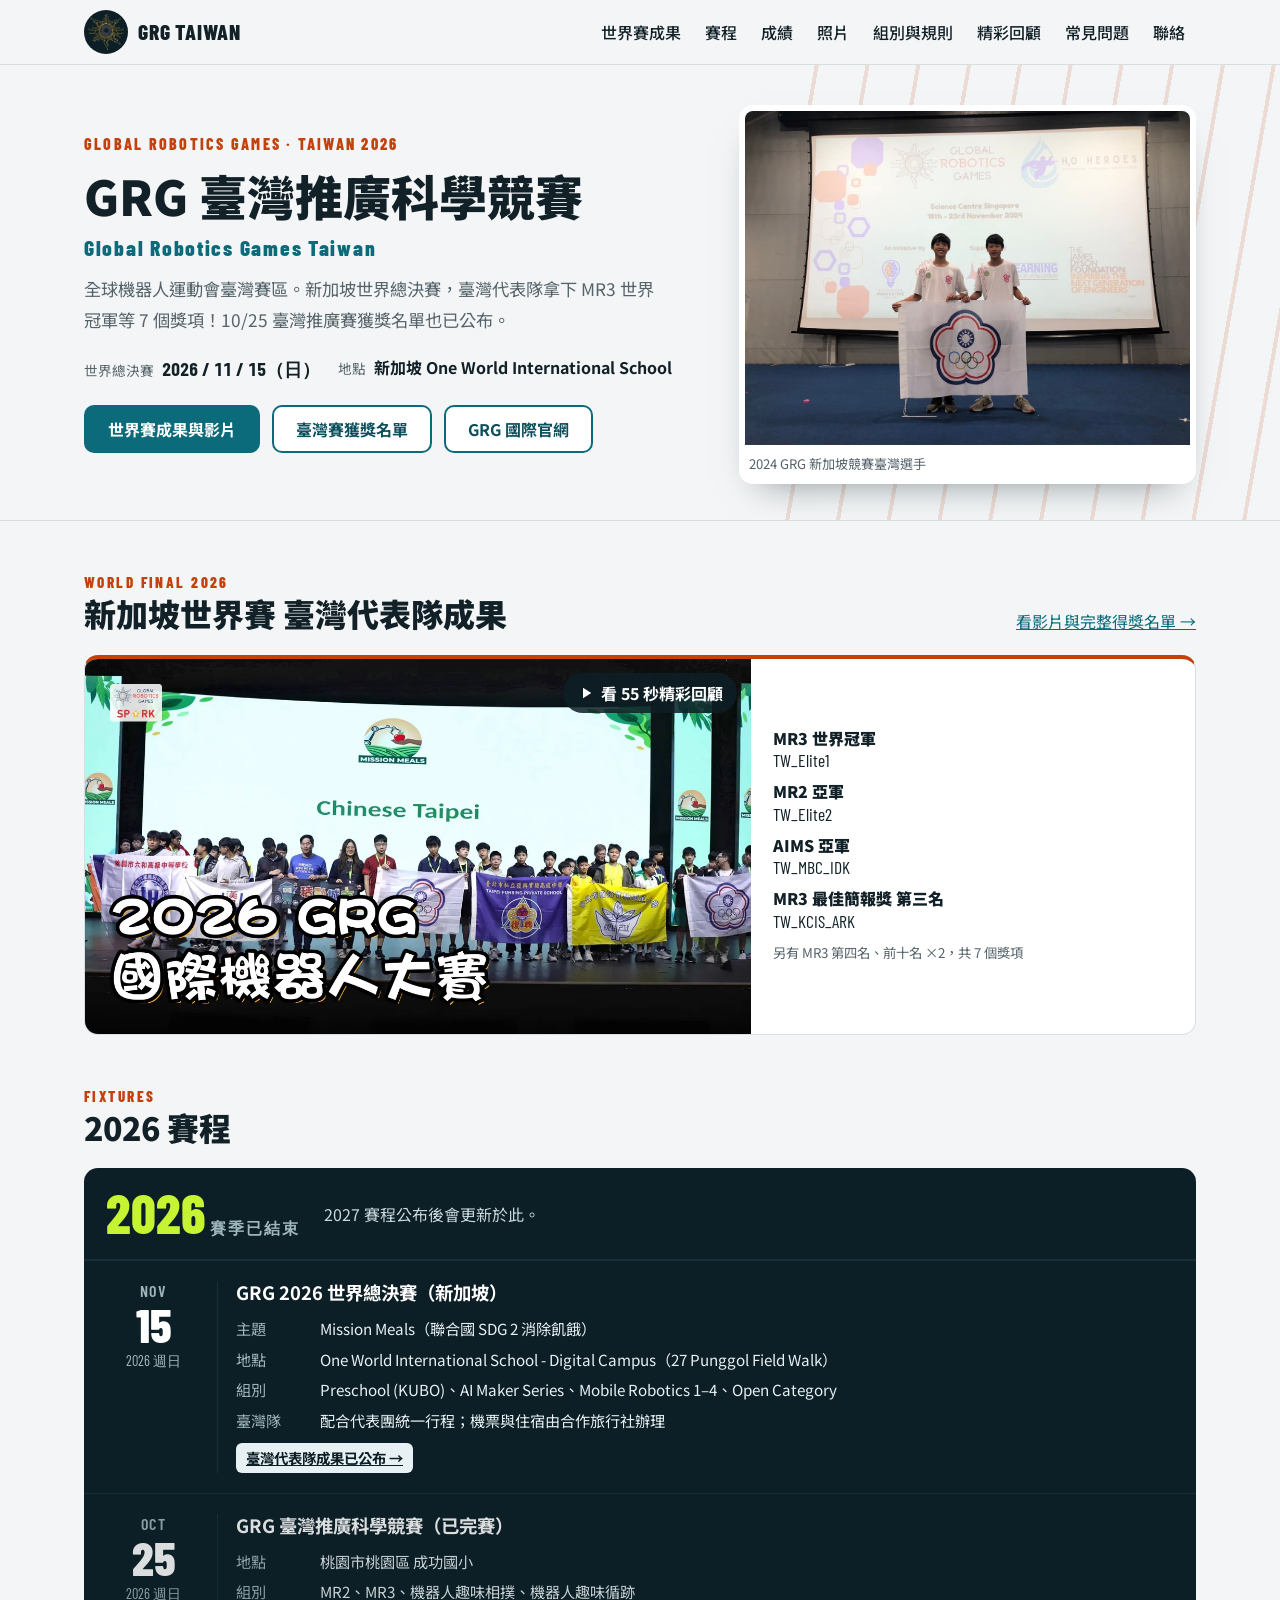
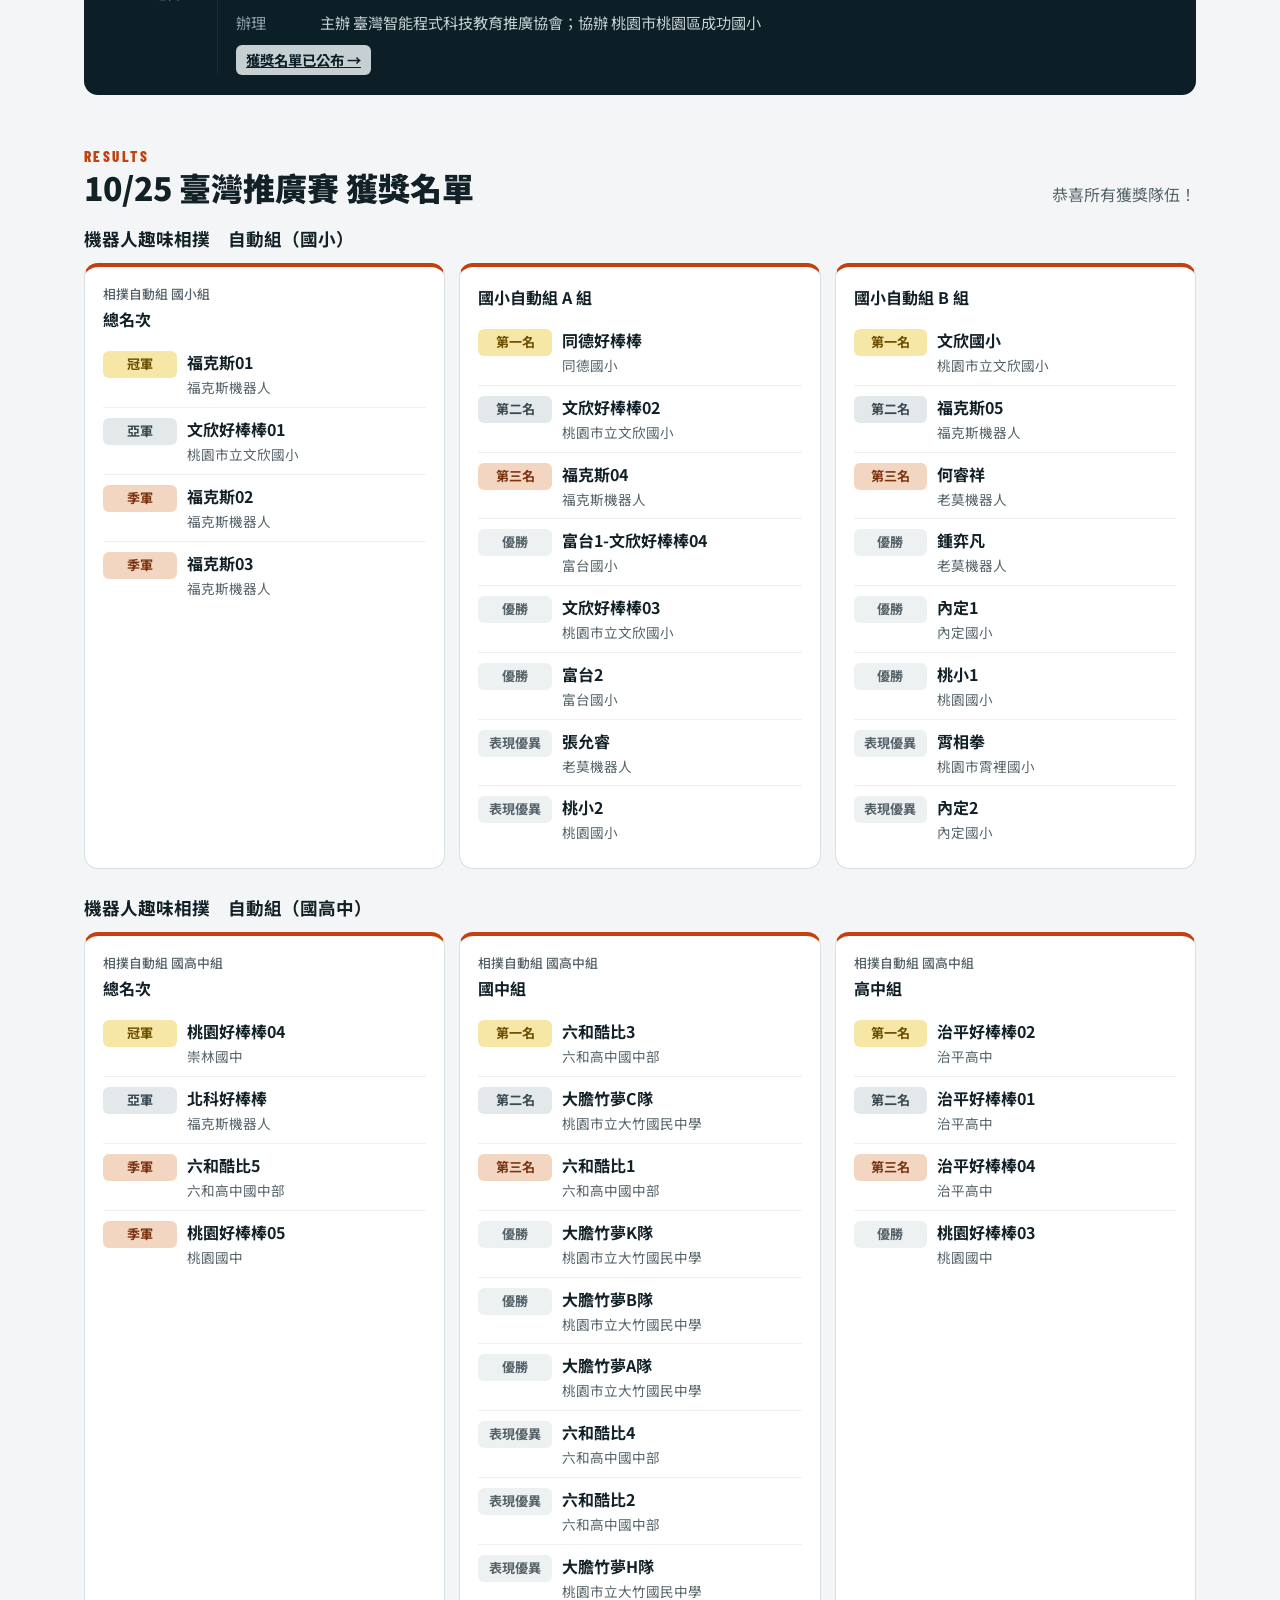
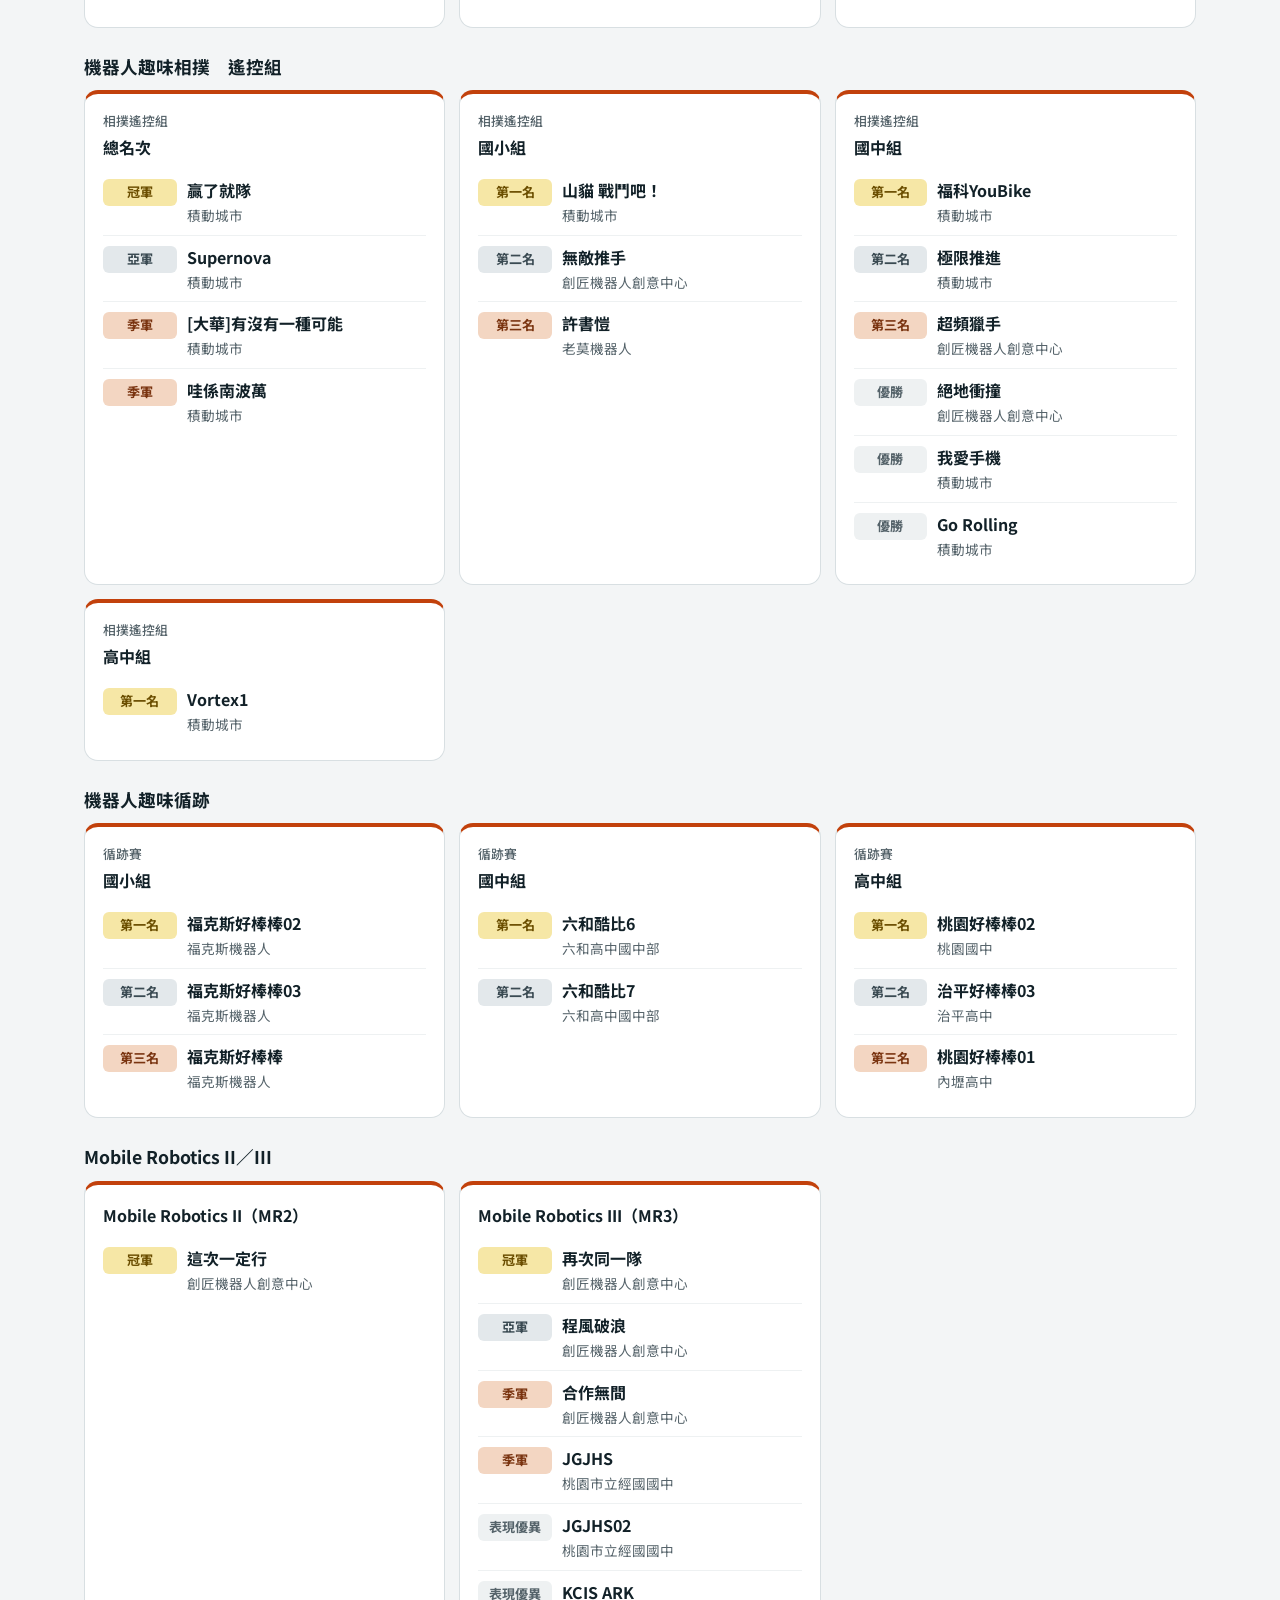
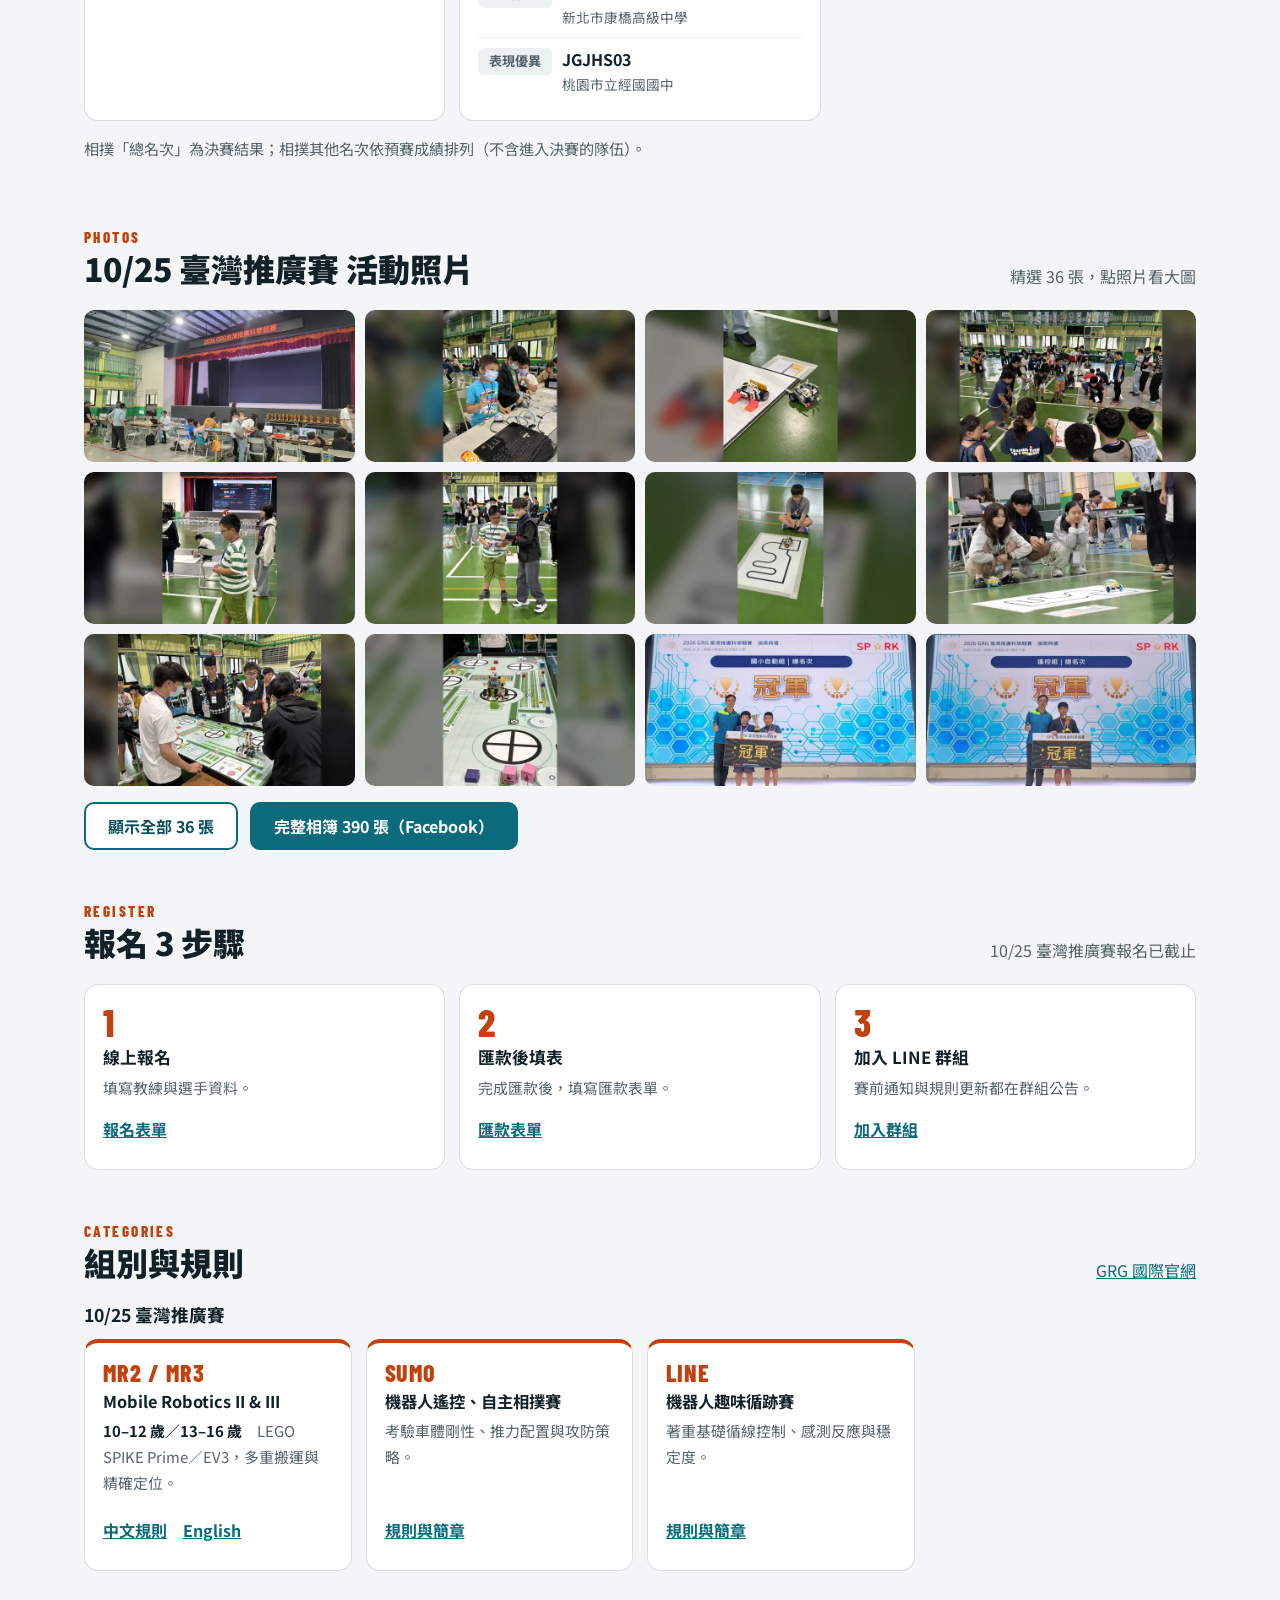
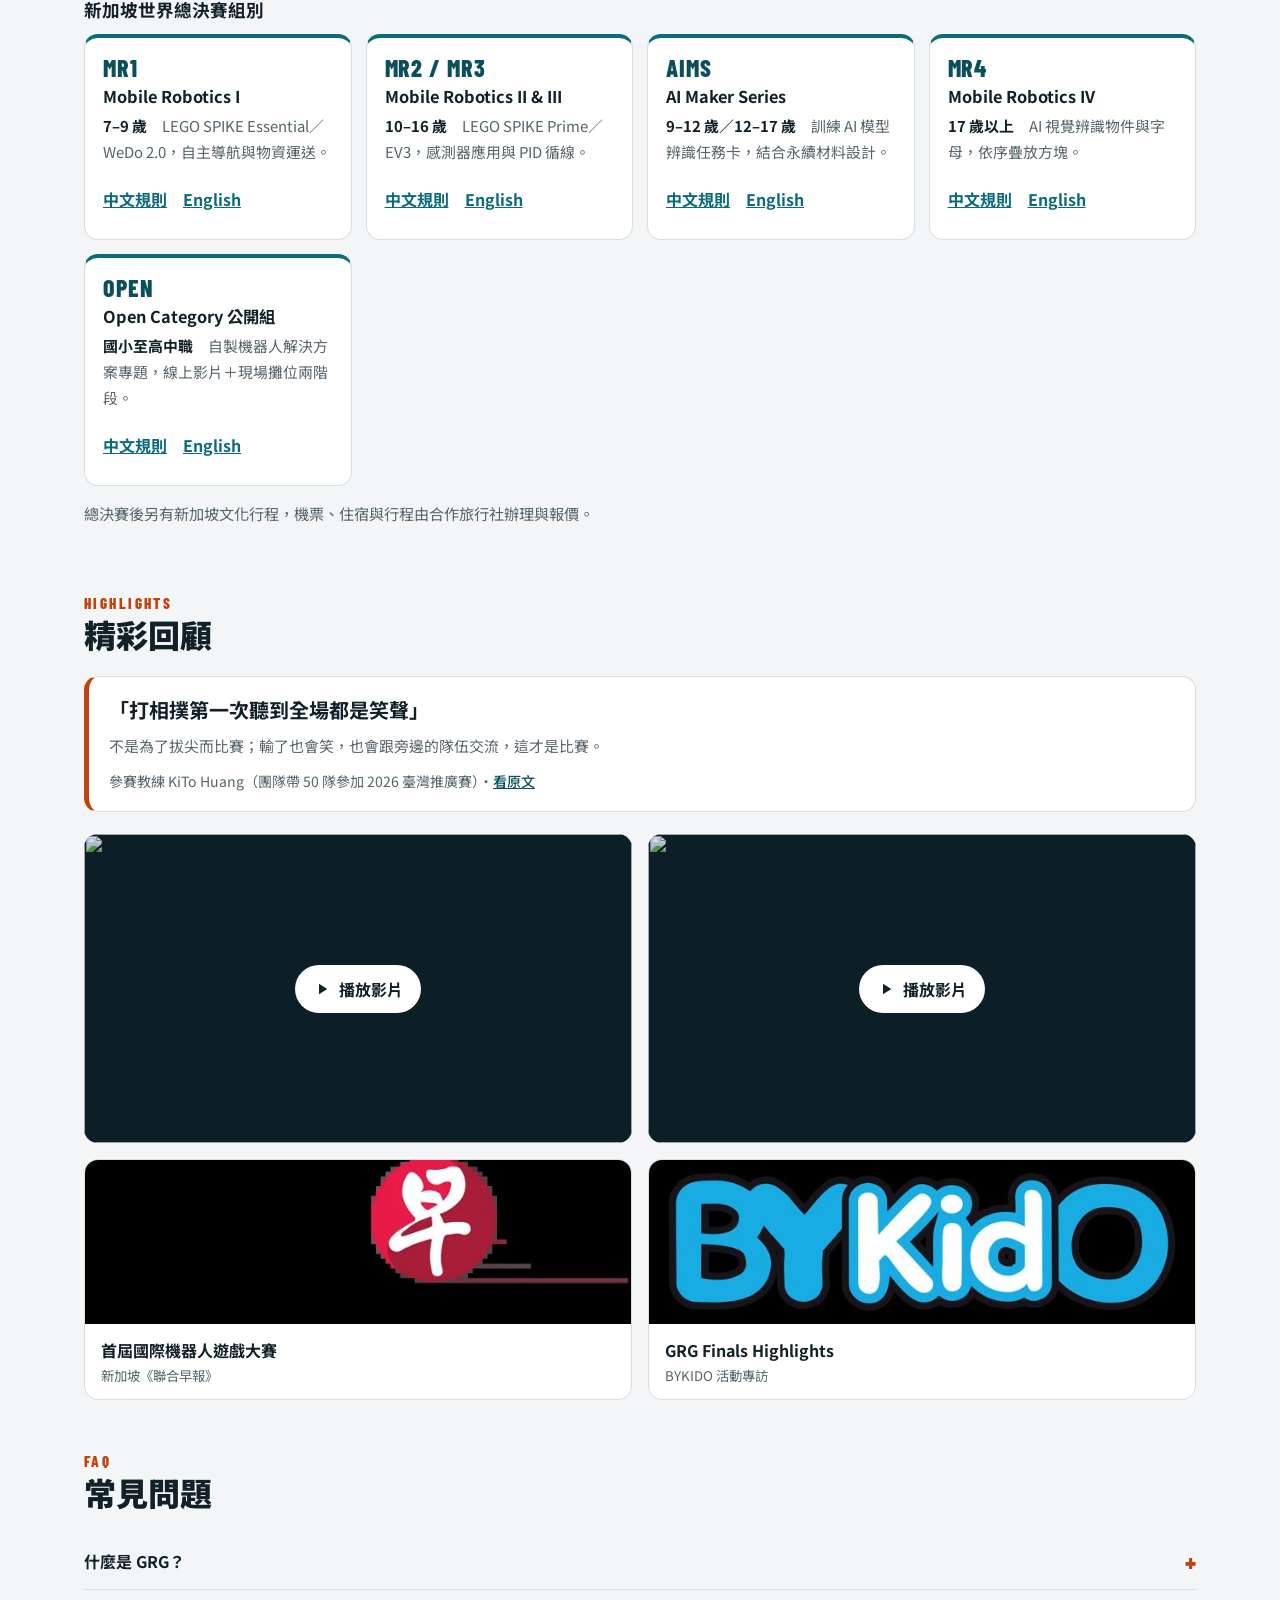
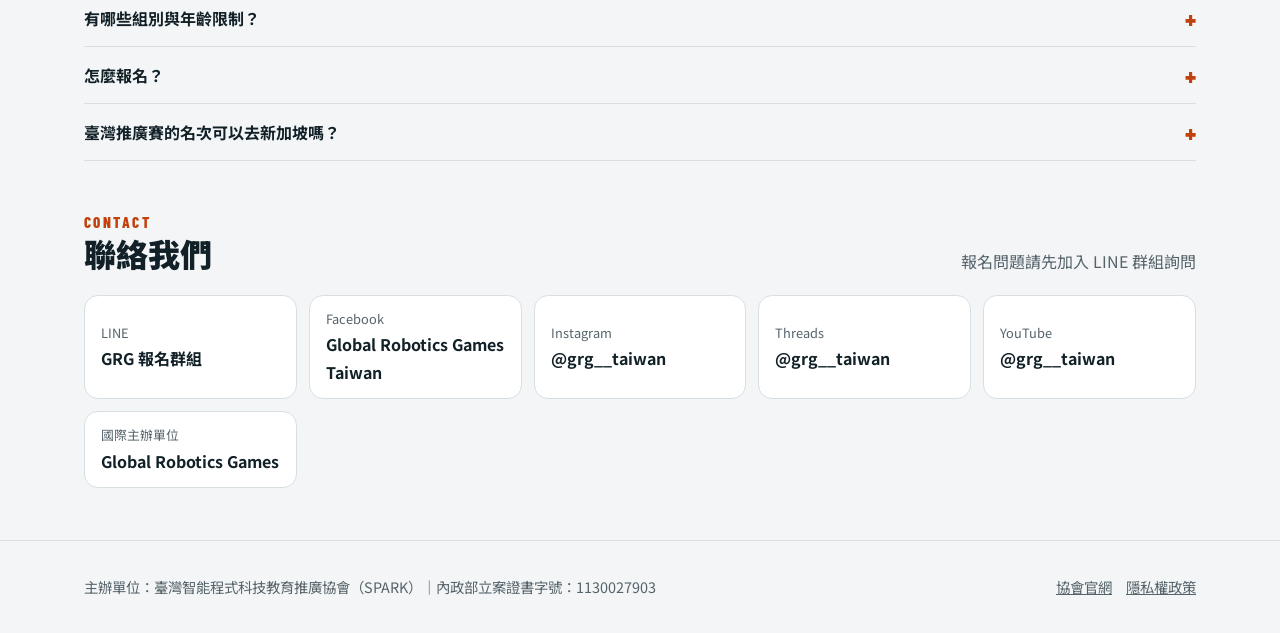
==== index.html @ 38de57de "首頁 OG／Twitter 分享圖換成新加坡世界賽影片封面（1200×630） Co-Authored-By: Claude Opus 5.5 <noreply@anthropic.com>" ====
<!DOCTYPE html>
<html lang="zh-Hant-TW">
<head>
<meta charset="UTF-8">
<meta name="viewport" content="width=device-width, initial-scale=1.0">
<title>GRG 2026 臺灣賽區官方網站 | Global Robotics Games 全球機器人運動會 - SPARK</title>
<meta name="description" content="2026 Global Robotics Games（GRG）臺灣賽區官方網站。新加坡世界總決賽臺灣代表隊獲 MR3 世界冠軍、MR2 亞軍、AIMS 亞軍等 7 個獎項，附精彩回顧影片。10/25 臺灣推廣科學競賽（桃園成功國小）獲獎名單公布：機器人趣味相撲、趣味循跡、MR2、MR3 各組名次。提供 MR1–MR4、AI Maker、Open 組中文規則。">
<meta name="robots" content="index, follow, max-image-preview:large">
<link rel="canonical" href="https://global-robotics-games-taiwan.github.io/">
<link rel="icon" type="image/png" sizes="192x192" href="img/favicon-192.png">
<link rel="apple-touch-icon" href="img/apple-touch-icon.png">
<meta name="theme-color" content="#0b4f5c">
<meta property="og:type" content="website">
<meta property="og:url" content="https://global-robotics-games-taiwan.github.io/">
<meta property="og:title" content="GRG 2026 新加坡世界賽 臺灣代表隊 MR3 世界冠軍">
<meta property="og:description" content="臺灣代表隊在新加坡 GRG 世界總決賽獲 MR3 世界冠軍、MR2 亞軍、AIMS 亞軍等 7 個獎項，看精彩回顧影片。">
<meta property="og:image" content="https://global-robotics-games-taiwan.github.io/media/singapore-2026/og-1200x630.jpg">
<meta property="og:image:width" content="1200">
<meta property="og:image:height" content="630">
<meta property="og:site_name" content="GRG Taiwan 2026">
<meta property="og:locale" content="zh_TW">
<meta name="twitter:card" content="summary_large_image">
<meta name="twitter:title" content="GRG 2026 新加坡世界賽 臺灣代表隊 MR3 世界冠軍">
<meta name="twitter:description" content="臺灣代表隊在新加坡 GRG 世界總決賽獲 MR3 世界冠軍、MR2 亞軍、AIMS 亞軍等 7 個獎項。">
<meta name="twitter:image" content="https://global-robotics-games-taiwan.github.io/media/singapore-2026/og-1200x630.jpg">
<script type="application/ld+json">
{
  "@context": "https://schema.org",
  "@graph": [
    {
      "@type": "WebSite",
      "@id": "https://global-robotics-games-taiwan.github.io/#website",
      "url": "https://global-robotics-games-taiwan.github.io/",
      "name": "GRG 2026 臺灣賽區官方網站 | Global Robotics Games Taiwan",
      "alternateName": ["GRG Taiwan", "全球機器人運動會臺灣賽區"],
      "publisher": {"@id": "https://global-robotics-games-taiwan.github.io/#organization"},
      "inLanguage": "zh-TW"
    },
    {
      "@type": "Organization",
      "@id": "https://global-robotics-games-taiwan.github.io/#organization",
      "name": "Global Robotics Games Taiwan",
      "url": "https://global-robotics-games-taiwan.github.io/",
      "logo": "https://global-robotics-games-taiwan.github.io/img/favicon-192.png",
      "parentOrganization": {"@id": "https://spark-taiwan-association.github.io/#organization"},
      "sameAs": ["https://www.facebook.com/profile.php?id=61595224448955", "https://www.instagram.com/grg__taiwan/", "https://www.threads.com/@grg__taiwan", "https://www.youtube.com/@grg__taiwan", "https://www.globalroboticsgames.com/"]
    },
    {
      "@type": "SportsEvent",
      "@id": "https://global-robotics-games-taiwan.github.io/#event",
      "name": "2026 GRG 臺灣推廣科學競賽",
      "description": "Global Robotics Games 2026 臺灣推廣科學競賽，組別為 MR2、MR3、機器人趣味相撲、機器人趣味循跡；已於 2026-10-25 完賽，獲獎名單公布於官網。",
      "startDate": "2026-10-25T08:30:00+08:00",
      "endDate": "2026-10-25T17:00:00+08:00",
      "eventAttendanceMode": "https://schema.org/OfflineEventAttendanceMode",
      "eventStatus": "https://schema.org/EventScheduled",
      "image": ["https://global-robotics-games-taiwan.github.io/images/taoyuan-2026/tw2026-01.webp", "https://global-robotics-games-taiwan.github.io/images/taoyuan-2026/tw2026-06.webp", "https://global-robotics-games-taiwan.github.io/images/taoyuan-2026/tw2026-27.webp"],
      "location": {"@type": "Place", "name": "桃園市桃園區成功國民小學", "address": {"@type": "PostalAddress", "addressLocality": "桃園市桃園區", "addressRegion": "桃園市", "addressCountry": "TW"}},
      "organizer": {"@type": "EducationalOrganization", "@id": "https://spark-taiwan-association.github.io/#organization", "name": "臺灣智能程式科技教育推廣協會", "url": "https://spark-taiwan-association.github.io/"},
      "performer": {"@type": "PerformingGroup", "name": "GRG 臺灣推廣賽參賽隊伍"},
      "offers": {"@type": "Offer", "url": "https://global-robotics-games-taiwan.github.io/#results", "availability": "https://schema.org/SoldOut", "validFrom": "2026-09-04T00:00:00+08:00"}
    },
    {
      "@type": "SportsEvent",
      "@id": "https://global-robotics-games-taiwan.github.io/#world-final",
      "name": "Global Robotics Games 2026 世界總決賽（新加坡）",
      "description": "年度主題 Mission Meals（聯合國 SDG 2 消除飢餓），組別含 Preschool (KUBO)、AI Maker Series、Mobile Robotics 1–4、Open Category。",
      "startDate": "2026-11-15",
      "endDate": "2026-11-15",
      "eventAttendanceMode": "https://schema.org/OfflineEventAttendanceMode",
      "eventStatus": "https://schema.org/EventScheduled",
      "location": {"@type": "Place", "name": "One World International School - Digital Campus", "address": {"@type": "PostalAddress", "streetAddress": "27 Punggol Field Walk", "postalCode": "828649", "addressCountry": "SG"}},
      "organizer": {"@type": "Organization", "name": "Global Robotics Games", "url": "https://www.globalroboticsgames.com/"},
      "performer": {"@type": "PerformingGroup", "name": "Global Robotics Games 各國晉級隊伍（含臺灣代表隊）"},
      "offers": {"@type": "Offer", "url": "https://www.globalroboticsgames.com/", "availability": "https://schema.org/SoldOut", "validFrom": "2026-09-04T00:00:00+08:00"}
    },
    {
      "@type": "FAQPage",
      "@id": "https://global-robotics-games-taiwan.github.io/#faq",
      "mainEntity": [
        {"@type": "Question", "name": "什麼是 GRG（Global Robotics Games 全球機器人運動會）？", "acceptedAnswer": {"@type": "Answer", "text": "GRG 是青少年機器人與人工智慧挑戰賽，強調實作、演算法與跨領域應用。2026 臺灣賽區由臺灣智能程式科技教育推廣協會（SPARK）主辦，表現優異的隊伍可取得新加坡世界總決賽的優先邀請資格。"}},
        {"@type": "Question", "name": "有哪些組別與年齡限制？", "acceptedAnswer": {"@type": "Answer", "text": "MR1：7–9 歲，LEGO SPIKE Essential／WeDo 2.0；MR2／MR3：10–16 歲，LEGO SPIKE Prime／EV3；AI Maker Series：小學 9–12 歲、中學 12–17 歲；MR4：17 歲以上；Open 公開組：國小至高中職。10/25 臺灣推廣賽另有機器人趣味相撲與趣味循跡。"}},
        {"@type": "Question", "name": "怎麼報名？", "acceptedAnswer": {"@type": "Answer", "text": "填寫線上報名表，匯款後填寫匯款表單，再加入 LINE 群組接收賽前通知。"}},
        {"@type": "Question", "name": "臺灣推廣賽的名次可以去新加坡嗎？", "acceptedAnswer": {"@type": "Answer", "text": "MR2、MR3 各組前三名獲新加坡世界總決賽優先邀請資格。前往新加坡的隊伍須配合代表團統一行程，機票與住宿由合作旅行社辦理。"}}
      ]
    }
  ]
}
</script>
<link rel="preconnect" href="https://fonts.googleapis.com">
<link rel="preconnect" href="https://fonts.gstatic.com" crossorigin>
<link href="https://fonts.googleapis.com/css2?family=Noto+Sans+TC:wght@400;500;700;900&family=Barlow+Condensed:wght@600;800&display=swap" rel="stylesheet">
<style>
/* 版面：「運動會賽程表」。淺灰底、跑道分道線點綴；唯一的深色區塊是計分板（倒數與賽程）。數字一律用窄體運動字型。單欄 72rem，左對齊。 */
:root{
  --bg:#f3f5f6; --card:#fff; --ink:#122128; --muted:#55636a; --line:#d8dfe2;
  --teal:#0b6b7a; --teal-d:#0b4f5c; --board:#0d1f26; --board-2:#16313b; --lime:#c6f432; --track:#c2410c;
  --sans:"Noto Sans TC","PingFang TC","Microsoft JhengHei",sans-serif; --num:"Barlow Condensed","Arial Narrow",sans-serif;
  --r:14px; --w:72rem;
}
*{box-sizing:border-box}
html{scroll-behavior:smooth;scroll-padding-top:72px}
@media (prefers-reduced-motion:reduce){html{scroll-behavior:auto}*{transition:none!important}}
/* 參賽教練怎麼說：引言卡，跑道橘左線 */
.voice{margin:0 0 22px;background:var(--card);border:1px solid var(--line);border-left:5px solid var(--track);border-radius:var(--r);padding:18px 20px}
.voice blockquote{margin:0;font-size:1.25rem;font-weight:700;line-height:1.5}
.voice .tags{margin:8px 0 0;color:var(--muted);font-size:.93rem}
.voice figcaption{margin-top:10px;font-size:.88rem;color:var(--muted)}
.voice figcaption a{color:var(--teal-d);font-weight:500}
body{margin:0;background:var(--bg);color:var(--ink);font:400 1rem/1.75 var(--sans);-webkit-font-smoothing:antialiased}
img{max-width:100%;height:auto;display:block}
a{color:var(--teal)}
a:focus-visible,button:focus-visible,summary:focus-visible{outline:3px solid var(--track);outline-offset:3px;border-radius:6px}
h1,h2,h3{line-height:1.3;margin:0;text-wrap:balance}
.wrap{max-width:var(--w);margin:0 auto;padding-inline:20px}
.num{font-family:var(--num);font-variant-numeric:tabular-nums}
.skip{position:absolute;left:-999px;top:8px;background:#fff;padding:8px 12px;z-index:100}.skip:focus{left:8px}

.top{position:sticky;top:0;z-index:50;background:rgba(243,245,246,.95);backdrop-filter:blur(8px);border-bottom:1px solid var(--line)}
.top .wrap{display:flex;align-items:center;gap:12px;min-height:64px}
.brand{display:flex;align-items:center;gap:10px;text-decoration:none;color:var(--ink);min-height:44px}
.brand .b{width:44px;height:44px;border-radius:50%;background:var(--board);display:grid;place-items:center;overflow:hidden}
.brand .b img{width:36px;height:36px;object-fit:contain}
.brand b{font:800 1.35rem/1 var(--num);letter-spacing:.04em}
.nav{margin-left:auto;display:flex;gap:2px}
.nav a{display:inline-flex;align-items:center;min-height:44px;padding:0 11px;border-radius:8px;text-decoration:none;color:var(--ink);font-weight:500}
.nav a:hover{background:#e4eaec}
.menu{display:none;margin-left:auto}
.menu summary{list-style:none;display:inline-flex;align-items:center;min-height:44px;padding:0 14px;border:1px solid var(--line);border-radius:10px;cursor:pointer;font-weight:500;background:#fff}
.menu summary::-webkit-details-marker{display:none}
.menu[open] .panel{position:absolute;left:0;right:0;top:64px;background:#fff;border-bottom:1px solid var(--line);padding:8px 20px 16px;display:grid}
.menu .panel a{min-height:48px;display:flex;align-items:center;text-decoration:none;color:var(--ink);font-weight:500;border-bottom:1px solid #eef1f2}
@media (max-width:900px){.nav{display:none}.menu{display:block}}

/* 第一屏：跑道分道線 */
.hero{position:relative;padding-block:40px 36px;overflow:hidden;border-bottom:1px solid var(--line)}
.hero::before{content:"";position:absolute;right:-6%;top:0;bottom:0;width:46%;background:repeating-linear-gradient(100deg,transparent 0 46px,rgba(194,65,12,.14) 46px 50px);pointer-events:none}
.hero .grid{position:relative;display:grid;grid-template-columns:1.15fr .85fr;gap:36px;align-items:center}
.hero .tag{font:800 1rem/1 var(--num);letter-spacing:.14em;color:var(--track)}
.hero h1{font-size:clamp(1.9rem,4.4vw,3rem);font-weight:900;margin-top:12px}
.hero h1 .en{display:block;font:800 clamp(1.05rem,2vw,1.35rem)/1.2 var(--num);letter-spacing:.08em;color:var(--teal);margin-top:8px}
.hero .lead{font-size:1.08rem;color:var(--muted);margin:14px 0 18px;max-width:33em}
.when{display:flex;flex-wrap:wrap;gap:6px 18px;margin:0 0 20px;padding:0;list-style:none}
.when li{display:flex;gap:8px;align-items:baseline}
.when .k{font-size:.85rem;color:var(--muted)}
.when .v{font-weight:700}
.btns{display:flex;flex-wrap:wrap;gap:12px}
.btn{display:inline-flex;align-items:center;justify-content:center;gap:8px;min-height:48px;padding:0 22px;border-radius:10px;font-weight:700;text-decoration:none;border:2px solid var(--teal)}
.btn.primary{background:var(--teal);color:#fff}
.btn.primary:hover{background:var(--teal-d);border-color:var(--teal-d)}
.btn.ghost{background:#fff;color:var(--teal-d)}
.photo{margin:0;border-radius:var(--r);overflow:hidden;border:6px solid #fff;box-shadow:0 18px 36px -22px rgba(13,31,38,.55);background:#fff}
.photo figcaption{font-size:.82rem;color:var(--muted);padding:8px 4px 2px}
@media (max-width:900px){.hero .grid{grid-template-columns:1fr;gap:26px}.hero{padding-block:24px 30px}.hero::before{width:70%;opacity:.6}}

section{padding-block:52px}
.head{display:flex;align-items:end;justify-content:space-between;gap:12px;flex-wrap:wrap;margin-bottom:20px}
.head h2{font-size:clamp(1.5rem,3vw,2rem);font-weight:900}
.head h2 .en{display:block;font:800 .95rem var(--num);letter-spacing:.16em;color:var(--track);margin-bottom:2px}
.head p{margin:0;color:var(--muted)}

/* 計分板 */
.board{background:var(--board);color:#e7f0f2;border-radius:var(--r);overflow:hidden}
.count{display:flex;flex-wrap:wrap;align-items:center;gap:10px 24px;padding:18px 22px;border-bottom:1px solid var(--board-2)}
.count .big{font:800 3.4rem/1 var(--num);color:var(--lime)}
.count .unit{font:600 1rem var(--num);letter-spacing:.12em;color:#9fb6bd}
.count p{margin:0;color:#c9d8dc}
.fx{display:grid;grid-template-columns:7rem 1fr;gap:18px;padding:20px 22px;border-top:1px solid var(--board-2)}
.fx:first-of-type{border-top:0}
.fx .d{font-family:var(--num);text-align:center;border-right:1px solid var(--board-2);padding-right:16px}
.fx .d .m{display:block;font:600 1rem var(--num);color:#9fb6bd;letter-spacing:.1em}
.fx .d .day{display:block;font:800 3rem/1 var(--num);color:#fff}
.fx .d .y{display:block;font-size:.9rem;color:#9fb6bd}
.fx h3{font-size:1.15rem;color:#fff}
.fx dl{display:grid;grid-template-columns:4.5rem 1fr;gap:4px 12px;margin:10px 0 0;font-size:.95rem}
.fx dt{color:#9fb6bd}
.fx dd{margin:0;color:#e7f0f2}
.fx .adv{display:inline-block;margin-top:10px;background:var(--lime);color:var(--board);font-weight:700;font-size:.9rem;padding:2px 10px;border-radius:6px}
@media (max-width:600px){.fx{grid-template-columns:1fr;gap:10px}.fx .d{display:flex;gap:10px;align-items:baseline;border-right:0;padding:0;text-align:left}.fx .d .day{font-size:2.2rem}.fx dl{grid-template-columns:4rem 1fr}.count .big{font-size:2.8rem}}

.fx.done{opacity:.85}
.fx .adv.done{background:#e7f0f2}
.fx .adv a{color:inherit}

/* 臺灣推廣賽成績：每個組別一張卡，獎項色塊＋隊名＋學校／單位 */
/* 世界賽成果入口卡：封面＋重點獎項 */
.wf{display:grid;grid-template-columns:1.2fr .8fr;gap:0;background:var(--card);border:1px solid var(--line);border-top:4px solid var(--track);border-radius:var(--r);overflow:hidden;text-decoration:none;color:var(--ink)}
.wf .pic{position:relative;display:block;background:var(--board)}
.wf .pic img{width:100%;aspect-ratio:16/9;object-fit:cover}
.wf .play{position:absolute;right:14px;top:14px;display:inline-flex;align-items:center;gap:6px;min-height:40px;padding:0 14px;border-radius:999px;background:rgba(13,31,38,.85);color:#fff;font-weight:700}
.wf .txt{display:flex;flex-direction:column;justify-content:center;gap:8px;padding:18px 22px}
.wf .txt span{display:flex;flex-direction:column;line-height:1.35;font-family:var(--num);font-size:1.1rem}
.wf .txt b{font-family:var(--sans);font-size:1rem;font-weight:900}
.wf .txt small{color:var(--muted)}
.wf:hover .play{background:var(--track)}
@media (max-width:760px){.wf{grid-template-columns:1fr}}
.rh{font-size:1.1rem;margin:28px 0 12px}
.rh:first-of-type{margin-top:0}
.results{display:grid;grid-template-columns:repeat(auto-fill,minmax(300px,1fr));gap:14px}
.res{background:var(--card);border:1px solid var(--line);border-top:4px solid var(--track);border-radius:var(--r);padding:16px 18px;min-width:0}
.res h4{margin:0 0 8px;font-size:1rem}
.res h4 .sub{display:block;font-size:.8rem;font-weight:500;color:var(--muted)}
.res ol{list-style:none;margin:0;padding:0}
.res li{display:grid;grid-template-columns:4.6rem 1fr;gap:10px;align-items:baseline;padding:7px 0;border-top:1px solid #eef1f2}
.res li:first-child{border-top:0}
.aw{font-size:.82rem;font-weight:700;text-align:center;padding:2px 0;border-radius:6px;background:#eef1f2;color:var(--muted)}
.aw.g{background:#f6e7a6;color:#6b4e00}.aw.s{background:#e3e8eb;color:#3a4a52}.aw.b{background:#f3d6c2;color:#7a3410}
.tm{font-weight:700;overflow-wrap:anywhere}
.tm small{display:block;font-weight:400;font-size:.85rem;color:var(--muted)}
.tm i{font-style:normal;font-weight:500;color:var(--muted)}

/* 報名步驟 */
.steps{list-style:none;margin:0;padding:0;display:grid;grid-template-columns:repeat(3,1fr);gap:14px;counter-reset:s}
.steps li{counter-increment:s;background:var(--card);border:1px solid var(--line);border-radius:var(--r);padding:18px;display:flex;flex-direction:column;gap:6px;min-width:0}
.steps li::before{content:counter(s);font:800 2.4rem/1 var(--num);color:var(--track)}
.steps h3{font-size:1.05rem}
.steps p{margin:0;color:var(--muted);font-size:.93rem;flex:1}
.steps a{display:inline-flex;align-items:center;min-height:44px;font-weight:700}
@media (max-width:760px){.steps{grid-template-columns:1fr}.steps li{display:grid;grid-template-columns:44px 1fr;gap:2px 12px;padding:14px 16px}.steps li::before{grid-row:1/4}}

/* 組別 */
.groups{display:grid;grid-template-columns:repeat(auto-fill,minmax(250px,1fr));gap:14px}
.grp{background:var(--card);border:1px solid var(--line);border-top:4px solid var(--teal);border-radius:var(--r);padding:18px;display:flex;flex-direction:column;gap:6px;min-width:0}
.grp.local{border-top-color:var(--track)}
.grp .code{font:800 1.5rem/1 var(--num);letter-spacing:.04em;color:var(--teal-d)}
.grp.local .code{color:var(--track)}
.grp h3{font-size:1.02rem}
.grp p{margin:0;color:var(--muted);font-size:.93rem}
.grp .age{font-weight:700;color:var(--ink)}
.grp .links{display:flex;flex-wrap:wrap;gap:4px 16px;margin-top:auto;padding-top:6px}
.grp .links a{display:inline-flex;align-items:center;min-height:44px;font-weight:700}
.note{margin-top:14px;color:var(--muted);font-size:.95rem}

/* 回顧 */
.media{display:grid;grid-template-columns:repeat(auto-fit,minmax(280px,1fr));gap:16px}
.video{position:relative;aspect-ratio:16/9;border-radius:var(--r);overflow:hidden;background:var(--board)}
.video a,.video iframe{position:absolute;inset:0;width:100%;height:100%;border:0}
.video a{display:grid;place-items:center;text-decoration:none}
.video img{position:absolute;inset:0;width:100%;height:100%;object-fit:cover;opacity:.85}
.video .play{position:relative;display:inline-flex;align-items:center;gap:8px;background:#fff;color:var(--ink);font-weight:700;padding:10px 18px;border-radius:999px;min-height:48px}
.press{display:grid;grid-template-columns:repeat(auto-fit,minmax(280px,1fr));gap:16px;margin-top:16px}
.press a{display:flex;flex-direction:column;background:#fff;border:1px solid var(--line);border-radius:var(--r);overflow:hidden;text-decoration:none;color:var(--ink)}
.press img{width:100%;aspect-ratio:10/3;object-fit:cover}
.press span{padding:12px 16px;font-weight:700}
.press small{display:block;font-weight:400;color:var(--muted)}

/* 活動照片：縮圖 640 寬、點開看 1600 寬大圖；收合時只顯示 .pick 的 12 張 */
.gallery{display:grid;grid-template-columns:repeat(auto-fill,minmax(220px,1fr));gap:10px}
.gallery a{display:block;aspect-ratio:16/9;border-radius:10px;overflow:hidden;background:var(--line)}
.gallery img{width:100%;height:100%;object-fit:cover;transition:transform .2s}
.gallery a:hover img{transform:scale(1.04)}
.gallery.folded a:not(.pick){display:none}
@media (max-width:600px){.gallery{grid-template-columns:repeat(2,1fr);gap:8px}}
.gal-more{display:flex;flex-wrap:wrap;gap:12px;margin-top:16px}
.gal-more button{font:inherit;font-weight:700;cursor:pointer}
.lb{border:0;padding:0;background:transparent;width:min(96vw,1600px);max-width:none;max-height:none}
.lb::backdrop{background:rgba(13,31,38,.94)}
.lb img{width:100%;max-height:80vh;object-fit:contain;margin:0 auto}
.lb p{margin:8px 0 0;color:#e7f0f2;text-align:center}
.lb .ctl{display:flex;justify-content:center;gap:10px;margin-top:10px}
.lb button{min-height:48px;min-width:48px;padding:0 18px;border:0;border-radius:10px;background:#fff;color:var(--ink);font:inherit;font-weight:700;cursor:pointer}

.faq details{border-bottom:1px solid var(--line)}
.faq summary{cursor:pointer;list-style:none;display:flex;justify-content:space-between;gap:16px;align-items:center;min-height:56px;font-weight:700}
.faq summary::-webkit-details-marker{display:none}
.faq summary::after{content:"+";font:800 1.6rem var(--num);color:var(--track);flex:none}
.faq details[open] summary::after{content:"–"}
.faq p{margin:0 0 16px;color:var(--muted)}

.contact{display:grid;grid-template-columns:repeat(auto-fit,minmax(200px,1fr));gap:12px}
.contact a{display:flex;flex-direction:column;justify-content:center;min-height:68px;padding:12px 16px;background:#fff;border:1px solid var(--line);border-radius:var(--r);text-decoration:none;color:var(--ink);min-width:0}
.contact small{color:var(--muted);font-size:.8rem}
.contact b{overflow-wrap:anywhere}

footer{border-top:1px solid var(--line);padding-block:24px 96px;font-size:.9rem;color:var(--muted)}
footer .wrap{display:flex;flex-wrap:wrap;gap:6px 24px;justify-content:space-between;align-items:center}
footer a{color:var(--muted);display:inline-flex;align-items:center;min-height:44px}
.dock{position:fixed;left:0;right:0;bottom:0;z-index:60;display:none;gap:10px;padding:10px 16px calc(10px + env(safe-area-inset-bottom,0px));background:rgba(255,255,255,.97);border-top:1px solid var(--line)}
.dock a{flex:1;min-height:48px}
@media (max-width:900px){.dock{display:flex}}
@media (min-width:901px){footer{padding-bottom:24px}}
</style>
<script async src="https://www.googletagmanager.com/gtag/js?id=G-00G74KLXL7"></script>
<script>window.dataLayer=window.dataLayer||[];function gtag(){dataLayer.push(arguments);}gtag('js',new Date());gtag('config','G-00G74KLXL7');</script>
</head>
<body>
<a class="skip" href="#main">跳到主要內容</a>
<header class="top">
  <div class="wrap">
    <a class="brand" href="#top"><span class="b"><img src="img/grg-mark.png" width="160" height="160" alt=""></span><b>GRG TAIWAN</b></a>
    <nav class="nav" aria-label="主選單">
      <a href="#worlds">世界賽成果</a><a href="#schedule">賽程</a><a href="#results">成績</a><a href="#photos">照片</a><a href="#groups">組別與規則</a><a href="#moments">精彩回顧</a><a href="#faq">常見問題</a><a href="#contact">聯絡</a>
    </nav>
    <details class="menu">
      <summary>選單</summary>
      <div class="panel"><a href="#worlds">世界賽成果</a><a href="#schedule">賽程</a><a href="#results">成績</a><a href="#photos">照片</a><a href="#groups">組別與規則</a><a href="#moments">精彩回顧</a><a href="#faq">常見問題</a><a href="#contact">聯絡</a><a href="https://www.globalroboticsgames.com/">GRG 國際官網</a></div>
    </details>
  </div>
</header>

<main id="main">
  <section class="hero" id="top">
    <div class="wrap grid">
      <div>
        <div class="tag">GLOBAL ROBOTICS GAMES · TAIWAN 2026</div>
        <h1>GRG 臺灣推廣科學競賽<span class="en">Global Robotics Games Taiwan</span></h1>
        <p class="lead">全球機器人運動會臺灣賽區。新加坡世界總決賽，臺灣代表隊拿下 MR3 世界冠軍等 7 個獎項！10/25 臺灣推廣賽獲獎名單也已公布。</p>
        <ul class="when">
          <li><span class="k">世界總決賽</span><span class="v num" style="font-size:1.15rem">2026 / 11 / 15（日）</span></li>
          <li><span class="k">地點</span><span class="v">新加坡 One World International School</span></li>
        </ul>
        <div class="btns">
          <a class="btn primary" href="singapore-2026.html">世界賽成果與影片</a>
          <a class="btn ghost" href="#results">臺灣賽獲獎名單</a>
          <a class="btn ghost" href="https://www.globalroboticsgames.com/">GRG 國際官網</a>
        </div>
      </div>
      <figure class="photo">
        <img src="img/grg-singapore-2024.jpg" width="1200" height="901" alt="臺灣選手在新加坡 GRG 競賽會場舉牌合影" fetchpriority="high">
        <figcaption>2024 GRG 新加坡競賽臺灣選手</figcaption>
      </figure>
    </div>
  </section>

  <section id="worlds">
    <div class="wrap">
      <div class="head"><h2><span class="en">WORLD FINAL 2026</span>新加坡世界賽 臺灣代表隊成果</h2><p><a href="singapore-2026.html">看影片與完整得獎名單 →</a></p></div>
      <a class="wf" href="singapore-2026.html">
        <span class="pic"><img src="media/singapore-2026/highlight-poster.webp" width="1280" height="720" alt="2026 GRG 新加坡世界賽 臺灣代表隊精彩回顧影片封面" loading="lazy"><span class="play"><svg width="18" height="18" viewBox="0 0 24 24" fill="currentColor" aria-hidden="true"><path d="M8 5v14l11-7z"/></svg>看 55 秒精彩回顧</span></span>
        <span class="txt"><span><b>MR3 世界冠軍</b>TW_Elite1</span><span><b>MR2 亞軍</b>TW_Elite2</span><span><b>AIMS 亞軍</b>TW_MBC_IDK</span><span><b>MR3 最佳簡報獎 第三名</b>TW_KCIS_ARK</span><small>另有 MR3 第四名、前十名 ×2，共 7 個獎項</small></span>
      </a>
    </div>
  </section>

  <section id="schedule" style="padding-top:0">
    <div class="wrap">
      <div class="head"><h2><span class="en">FIXTURES</span>2026 賽程</h2></div>
      <div class="board">
        <div class="count" id="count">
          <span><span class="big num" id="days">11/15</span> <span class="unit" id="unit">新加坡世界總決賽</span></span>
          <p id="countText">One World International School - Digital Campus</p>
        </div>
        <div class="fx">
          <div class="d"><span class="m">NOV</span><span class="day">15</span><span class="y">2026 週日</span></div>
          <div>
            <h3>GRG 2026 世界總決賽（新加坡）</h3>
            <dl>
              <dt>主題</dt><dd>Mission Meals（聯合國 SDG 2 消除飢餓）</dd>
              <dt>地點</dt><dd>One World International School - Digital Campus（27 Punggol Field Walk）</dd>
              <dt>組別</dt><dd>Preschool (KUBO)、AI Maker Series、Mobile Robotics 1–4、Open Category</dd>
              <dt>臺灣隊</dt><dd>配合代表團統一行程；機票與住宿由合作旅行社辦理</dd>
            </dl>
            <span class="adv done"><a href="singapore-2026.html">臺灣代表隊成果已公布 →</a></span>
          </div>
        </div>
        <div class="fx done">
          <div class="d"><span class="m">OCT</span><span class="day">25</span><span class="y">2026 週日</span></div>
          <div>
            <h3>GRG 臺灣推廣科學競賽（已完賽）</h3>
            <dl>
              <dt>地點</dt><dd>桃園市桃園區 成功國小</dd>
              <dt>組別</dt><dd>MR2、MR3、機器人趣味相撲、機器人趣味循跡</dd>
              <dt>辦理</dt><dd>主辦 臺灣智能程式科技教育推廣協會；協辦 桃園市桃園區成功國小</dd>
            </dl>
            <span class="adv done"><a href="#results">獲獎名單已公布 →</a></span>
          </div>
        </div>
      </div>
    </div>
  </section>

  <section id="results" style="padding-top:0">
    <div class="wrap">
      <div class="head"><h2><span class="en">RESULTS</span>10/25 臺灣推廣賽 獲獎名單</h2><p>恭喜所有獲獎隊伍！</p></div>
      <h3 class="rh">機器人趣味相撲　自動組（國小）</h3>
      <div class="results"><div class="res"><h4><span class="sub">相撲自動組 國小組</span>總名次</h4><ol><li><span class="aw g">冠軍</span><span class="tm">福克斯01<small>福克斯機器人</small></span></li><li><span class="aw s">亞軍</span><span class="tm">文欣好棒棒01<small>桃園市立文欣國小</small></span></li><li><span class="aw b">季軍</span><span class="tm">福克斯02<small>福克斯機器人</small></span></li><li><span class="aw b">季軍</span><span class="tm">福克斯03<small>福克斯機器人</small></span></li></ol></div><div class="res"><h4>國小自動組 A 組</h4><ol><li><span class="aw g">第一名</span><span class="tm">同德好棒棒<small>同德國小</small></span></li><li><span class="aw s">第二名</span><span class="tm">文欣好棒棒02<small>桃園市立文欣國小</small></span></li><li><span class="aw b">第三名</span><span class="tm">福克斯04<small>福克斯機器人</small></span></li><li><span class="aw">優勝</span><span class="tm">富台1-文欣好棒棒04<small>富台國小</small></span></li><li><span class="aw">優勝</span><span class="tm">文欣好棒棒03<small>桃園市立文欣國小</small></span></li><li><span class="aw">優勝</span><span class="tm">富台2<small>富台國小</small></span></li><li><span class="aw">表現優異</span><span class="tm">張允睿<small>老莫機器人</small></span></li><li><span class="aw">表現優異</span><span class="tm">桃小2<small>桃園國小</small></span></li></ol></div><div class="res"><h4>國小自動組 B 組</h4><ol><li><span class="aw g">第一名</span><span class="tm">文欣國小<small>桃園市立文欣國小</small></span></li><li><span class="aw s">第二名</span><span class="tm">福克斯05<small>福克斯機器人</small></span></li><li><span class="aw b">第三名</span><span class="tm">何睿祥<small>老莫機器人</small></span></li><li><span class="aw">優勝</span><span class="tm">鍾弈凡<small>老莫機器人</small></span></li><li><span class="aw">優勝</span><span class="tm">內定1<small>內定國小</small></span></li><li><span class="aw">優勝</span><span class="tm">桃小1<small>桃園國小</small></span></li><li><span class="aw">表現優異</span><span class="tm">霄相拳<small>桃園市霄裡國小</small></span></li><li><span class="aw">表現優異</span><span class="tm">內定2<small>內定國小</small></span></li></ol></div></div>
      <h3 class="rh">機器人趣味相撲　自動組（國高中）</h3>
      <div class="results"><div class="res"><h4><span class="sub">相撲自動組 國高中組</span>總名次</h4><ol><li><span class="aw g">冠軍</span><span class="tm">桃園好棒棒04<small>崇林國中</small></span></li><li><span class="aw s">亞軍</span><span class="tm">北科好棒棒<small>福克斯機器人</small></span></li><li><span class="aw b">季軍</span><span class="tm">六和酷比5<small>六和高中國中部</small></span></li><li><span class="aw b">季軍</span><span class="tm">桃園好棒棒05<small>桃園國中</small></span></li></ol></div><div class="res"><h4><span class="sub">相撲自動組 國高中組</span>國中組</h4><ol><li><span class="aw g">第一名</span><span class="tm">六和酷比3<small>六和高中國中部</small></span></li><li><span class="aw s">第二名</span><span class="tm">大膽竹夢C隊<small>桃園市立大竹國民中學</small></span></li><li><span class="aw b">第三名</span><span class="tm">六和酷比1<small>六和高中國中部</small></span></li><li><span class="aw">優勝</span><span class="tm">大膽竹夢K隊<small>桃園市立大竹國民中學</small></span></li><li><span class="aw">優勝</span><span class="tm">大膽竹夢B隊<small>桃園市立大竹國民中學</small></span></li><li><span class="aw">優勝</span><span class="tm">大膽竹夢A隊<small>桃園市立大竹國民中學</small></span></li><li><span class="aw">表現優異</span><span class="tm">六和酷比4<small>六和高中國中部</small></span></li><li><span class="aw">表現優異</span><span class="tm">六和酷比2<small>六和高中國中部</small></span></li><li><span class="aw">表現優異</span><span class="tm">大膽竹夢H隊<small>桃園市立大竹國民中學</small></span></li></ol></div><div class="res"><h4><span class="sub">相撲自動組 國高中組</span>高中組</h4><ol><li><span class="aw g">第一名</span><span class="tm">治平好棒棒02<small>治平高中</small></span></li><li><span class="aw s">第二名</span><span class="tm">治平好棒棒01<small>治平高中</small></span></li><li><span class="aw b">第三名</span><span class="tm">治平好棒棒04<small>治平高中</small></span></li><li><span class="aw">優勝</span><span class="tm">桃園好棒棒03<small>桃園國中</small></span></li></ol></div></div>
      <h3 class="rh">機器人趣味相撲　遙控組</h3>
      <div class="results"><div class="res"><h4><span class="sub">相撲遙控組</span>總名次</h4><ol><li><span class="aw g">冠軍</span><span class="tm">贏了就隊<small>積動城市</small></span></li><li><span class="aw s">亞軍</span><span class="tm">Supernova<small>積動城市</small></span></li><li><span class="aw b">季軍</span><span class="tm">[大華]有沒有一種可能<small>積動城市</small></span></li><li><span class="aw b">季軍</span><span class="tm">哇係南波萬<small>積動城市</small></span></li></ol></div><div class="res"><h4><span class="sub">相撲遙控組</span>國小組</h4><ol><li><span class="aw g">第一名</span><span class="tm">山貓 戰鬥吧！<small>積動城市</small></span></li><li><span class="aw s">第二名</span><span class="tm">無敵推手<small>創匠機器人創意中心</small></span></li><li><span class="aw b">第三名</span><span class="tm">許書愷<small>老莫機器人</small></span></li></ol></div><div class="res"><h4><span class="sub">相撲遙控組</span>國中組</h4><ol><li><span class="aw g">第一名</span><span class="tm">福科YouBike<small>積動城市</small></span></li><li><span class="aw s">第二名</span><span class="tm">極限推進<small>積動城市</small></span></li><li><span class="aw b">第三名</span><span class="tm">超頻獵手<small>創匠機器人創意中心</small></span></li><li><span class="aw">優勝</span><span class="tm">絕地衝撞<small>創匠機器人創意中心</small></span></li><li><span class="aw">優勝</span><span class="tm">我愛手機<small>積動城市</small></span></li><li><span class="aw">優勝</span><span class="tm">Go Rolling<small>積動城市</small></span></li></ol></div><div class="res"><h4><span class="sub">相撲遙控組</span>高中組</h4><ol><li><span class="aw g">第一名</span><span class="tm">Vortex1<small>積動城市</small></span></li></ol></div></div>
      <h3 class="rh">機器人趣味循跡</h3>
      <div class="results"><div class="res"><h4><span class="sub">循跡賽</span>國小組</h4><ol><li><span class="aw g">第一名</span><span class="tm">福克斯好棒棒02<small>福克斯機器人</small></span></li><li><span class="aw s">第二名</span><span class="tm">福克斯好棒棒03<small>福克斯機器人</small></span></li><li><span class="aw b">第三名</span><span class="tm">福克斯好棒棒<small>福克斯機器人</small></span></li></ol></div><div class="res"><h4><span class="sub">循跡賽</span>國中組</h4><ol><li><span class="aw g">第一名</span><span class="tm">六和酷比6<small>六和高中國中部</small></span></li><li><span class="aw s">第二名</span><span class="tm">六和酷比7<small>六和高中國中部</small></span></li></ol></div><div class="res"><h4><span class="sub">循跡賽</span>高中組</h4><ol><li><span class="aw g">第一名</span><span class="tm">桃園好棒棒02<small>桃園國中</small></span></li><li><span class="aw s">第二名</span><span class="tm">治平好棒棒03<small>治平高中</small></span></li><li><span class="aw b">第三名</span><span class="tm">桃園好棒棒01<small>內壢高中</small></span></li></ol></div></div>
      <h3 class="rh">Mobile Robotics II／III</h3>
      <div class="results"><div class="res"><h4>Mobile Robotics II（MR2）</h4><ol><li><span class="aw g">冠軍</span><span class="tm">這次一定行<small>創匠機器人創意中心</small></span></li></ol></div><div class="res"><h4>Mobile Robotics III（MR3）</h4><ol><li><span class="aw g">冠軍</span><span class="tm">再次同一隊<small>創匠機器人創意中心</small></span></li><li><span class="aw s">亞軍</span><span class="tm">程風破浪<small>創匠機器人創意中心</small></span></li><li><span class="aw b">季軍</span><span class="tm">合作無間<small>創匠機器人創意中心</small></span></li><li><span class="aw b">季軍</span><span class="tm">JGJHS<small>桃園市立經國國中</small></span></li><li><span class="aw">表現優異</span><span class="tm">JGJHS02<small>桃園市立經國國中</small></span></li><li><span class="aw">表現優異</span><span class="tm">KCIS ARK<small>新北市康橋高級中學</small></span></li><li><span class="aw">表現優異</span><span class="tm">JGJHS03<small>桃園市立經國國中</small></span></li></ol></div></div>
      <p class="note">相撲「總名次」為決賽結果；相撲其他名次依預賽成績排列（不含進入決賽的隊伍）。</p>
    </div>
  </section>

  <section id="photos" style="padding-top:0">
    <div class="wrap">
      <div class="head"><h2><span class="en">PHOTOS</span>10/25 臺灣推廣賽 活動照片</h2><p>精選 36 張，點照片看大圖</p></div>
      <div class="gallery folded" id="gallery">
        <a class="pick" href="images/taoyuan-2026/tw2026-01.webp" data-cap="場地與場邊花絮：開賽前場館全景"><img src="images/taoyuan-2026/tw2026-01-s.webp" width="640" height="360" alt="場地與場邊花絮：開賽前場館全景" loading="lazy" decoding="async"></a>
        <a href="images/taoyuan-2026/tw2026-02.webp" data-cap="場地與場邊花絮：工作人員"><img src="images/taoyuan-2026/tw2026-02-s.webp" width="640" height="360" alt="場地與場邊花絮：工作人員" loading="lazy" decoding="async"></a>
        <a href="images/taoyuan-2026/tw2026-03.webp" data-cap="場地與場邊花絮：選手備賽合影"><img src="images/taoyuan-2026/tw2026-03-s.webp" width="640" height="360" alt="場地與場邊花絮：選手備賽合影" loading="lazy" decoding="async"></a>
        <a class="pick" href="images/taoyuan-2026/tw2026-04.webp" data-cap="相撲自動組：選手與機器人合影"><img src="images/taoyuan-2026/tw2026-04-s.webp" width="640" height="360" alt="相撲自動組：選手與機器人合影" loading="lazy" decoding="async"></a>
        <a class="pick" href="images/taoyuan-2026/tw2026-05.webp" data-cap="相撲自動組：機器人對戰特寫"><img src="images/taoyuan-2026/tw2026-05-s.webp" width="640" height="360" alt="相撲自動組：機器人對戰特寫" loading="lazy" decoding="async"></a>
        <a href="images/taoyuan-2026/tw2026-06.webp" data-cap="相撲自動組：多場地同時開打"><img src="images/taoyuan-2026/tw2026-06-s.webp" width="640" height="360" alt="相撲自動組：多場地同時開打" loading="lazy" decoding="async"></a>
        <a href="images/taoyuan-2026/tw2026-07.webp" data-cap="相撲自動組：隊伍調整機器人"><img src="images/taoyuan-2026/tw2026-07-s.webp" width="640" height="360" alt="相撲自動組：隊伍調整機器人" loading="lazy" decoding="async"></a>
        <a href="images/taoyuan-2026/tw2026-08.webp" data-cap="相撲自動組：選手歡呼"><img src="images/taoyuan-2026/tw2026-08-s.webp" width="640" height="360" alt="相撲自動組：選手歡呼" loading="lazy" decoding="async"></a>
        <a href="images/taoyuan-2026/tw2026-09.webp" data-cap="相撲自動組：裁判與選手"><img src="images/taoyuan-2026/tw2026-09-s.webp" width="640" height="360" alt="相撲自動組：裁判與選手" loading="lazy" decoding="async"></a>
        <a class="pick" href="images/taoyuan-2026/tw2026-10.webp" data-cap="相撲自動組：決賽圍觀"><img src="images/taoyuan-2026/tw2026-10-s.webp" width="640" height="360" alt="相撲自動組：決賽圍觀" loading="lazy" decoding="async"></a>
        <a href="images/taoyuan-2026/tw2026-11.webp" data-cap="相撲自動組：決賽激戰"><img src="images/taoyuan-2026/tw2026-11-s.webp" width="640" height="360" alt="相撲自動組：決賽激戰" loading="lazy" decoding="async"></a>
        <a href="images/taoyuan-2026/tw2026-12.webp" data-cap="相撲自動組：賽後開心合影"><img src="images/taoyuan-2026/tw2026-12-s.webp" width="640" height="360" alt="相撲自動組：賽後開心合影" loading="lazy" decoding="async"></a>
        <a class="pick" href="images/taoyuan-2026/tw2026-13.webp" data-cap="相撲遙控組：遙控選手與大螢幕計時"><img src="images/taoyuan-2026/tw2026-13-s.webp" width="640" height="360" alt="相撲遙控組：遙控選手與大螢幕計時" loading="lazy" decoding="async"></a>
        <a class="pick" href="images/taoyuan-2026/tw2026-14.webp" data-cap="相撲遙控組：遙控對戰"><img src="images/taoyuan-2026/tw2026-14-s.webp" width="640" height="360" alt="相撲遙控組：遙控對戰" loading="lazy" decoding="async"></a>
        <a href="images/taoyuan-2026/tw2026-15.webp" data-cap="相撲遙控組：選手放置機器人"><img src="images/taoyuan-2026/tw2026-15-s.webp" width="640" height="360" alt="相撲遙控組：選手放置機器人" loading="lazy" decoding="async"></a>
        <a href="images/taoyuan-2026/tw2026-16.webp" data-cap="相撲遙控組：機器人特寫"><img src="images/taoyuan-2026/tw2026-16-s.webp" width="640" height="360" alt="相撲遙控組：機器人特寫" loading="lazy" decoding="async"></a>
        <a href="images/taoyuan-2026/tw2026-17.webp" data-cap="相撲遙控組：遙控對戰圍觀"><img src="images/taoyuan-2026/tw2026-17-s.webp" width="640" height="360" alt="相撲遙控組：遙控對戰圍觀" loading="lazy" decoding="async"></a>
        <a class="pick" href="images/taoyuan-2026/tw2026-18.webp" data-cap="循跡賽：循跡賽場"><img src="images/taoyuan-2026/tw2026-18-s.webp" width="640" height="360" alt="循跡賽：循跡賽場" loading="lazy" decoding="async"></a>
        <a href="images/taoyuan-2026/tw2026-19.webp" data-cap="循跡賽：團隊討論"><img src="images/taoyuan-2026/tw2026-19-s.webp" width="640" height="360" alt="循跡賽：團隊討論" loading="lazy" decoding="async"></a>
        <a href="images/taoyuan-2026/tw2026-20.webp" data-cap="循跡賽：循跡調整"><img src="images/taoyuan-2026/tw2026-20-s.webp" width="640" height="360" alt="循跡賽：循跡調整" loading="lazy" decoding="async"></a>
        <a class="pick" href="images/taoyuan-2026/tw2026-21.webp" data-cap="循跡賽：選手專注看機器人"><img src="images/taoyuan-2026/tw2026-21-s.webp" width="640" height="360" alt="循跡賽：選手專注看機器人" loading="lazy" decoding="async"></a>
        <a class="pick" href="images/taoyuan-2026/tw2026-22.webp" data-cap="MR2／MR3：比賽"><img src="images/taoyuan-2026/tw2026-22-s.webp" width="640" height="360" alt="MR2／MR3：比賽" loading="lazy" decoding="async"></a>
        <a href="images/taoyuan-2026/tw2026-23.webp" data-cap="MR2／MR3：任務場地"><img src="images/taoyuan-2026/tw2026-23-s.webp" width="640" height="360" alt="MR2／MR3：任務場地" loading="lazy" decoding="async"></a>
        <a class="pick" href="images/taoyuan-2026/tw2026-24.webp" data-cap="MR2／MR3：機器人特寫"><img src="images/taoyuan-2026/tw2026-24-s.webp" width="640" height="360" alt="MR2／MR3：機器人特寫" loading="lazy" decoding="async"></a>
        <a href="images/taoyuan-2026/tw2026-25.webp" data-cap="MR2／MR3：圍觀"><img src="images/taoyuan-2026/tw2026-25-s.webp" width="640" height="360" alt="MR2／MR3：圍觀" loading="lazy" decoding="async"></a>
        <a href="images/taoyuan-2026/tw2026-26.webp" data-cap="MR2／MR3：選手"><img src="images/taoyuan-2026/tw2026-26-s.webp" width="640" height="360" alt="MR2／MR3：選手" loading="lazy" decoding="async"></a>
        <a class="pick" href="images/taoyuan-2026/tw2026-27.webp" data-cap="頒獎：國小自動組總冠軍"><img src="images/taoyuan-2026/tw2026-27-s.webp" width="640" height="360" alt="頒獎：國小自動組總冠軍" loading="lazy" decoding="async"></a>
        <a href="images/taoyuan-2026/tw2026-28.webp" data-cap="頒獎：國高中自動組總冠軍"><img src="images/taoyuan-2026/tw2026-28-s.webp" width="640" height="360" alt="頒獎：國高中自動組總冠軍" loading="lazy" decoding="async"></a>
        <a href="images/taoyuan-2026/tw2026-29.webp" data-cap="頒獎：國小優勝合照"><img src="images/taoyuan-2026/tw2026-29-s.webp" width="640" height="360" alt="頒獎：國小優勝合照" loading="lazy" decoding="async"></a>
        <a href="images/taoyuan-2026/tw2026-30.webp" data-cap="頒獎：國中表現優異"><img src="images/taoyuan-2026/tw2026-30-s.webp" width="640" height="360" alt="頒獎：國中表現優異" loading="lazy" decoding="async"></a>
        <a class="pick" href="images/taoyuan-2026/tw2026-31.webp" data-cap="頒獎：遙控組總冠軍"><img src="images/taoyuan-2026/tw2026-31-s.webp" width="640" height="360" alt="頒獎：遙控組總冠軍" loading="lazy" decoding="async"></a>
        <a href="images/taoyuan-2026/tw2026-32.webp" data-cap="頒獎：循跡國小組第一名"><img src="images/taoyuan-2026/tw2026-32-s.webp" width="640" height="360" alt="頒獎：循跡國小組第一名" loading="lazy" decoding="async"></a>
        <a href="images/taoyuan-2026/tw2026-33.webp" data-cap="頒獎：循跡高中組第一名"><img src="images/taoyuan-2026/tw2026-33-s.webp" width="640" height="360" alt="頒獎：循跡高中組第一名" loading="lazy" decoding="async"></a>
        <a href="images/taoyuan-2026/tw2026-34.webp" data-cap="頒獎：MR2 冠軍"><img src="images/taoyuan-2026/tw2026-34-s.webp" width="640" height="360" alt="頒獎：MR2 冠軍" loading="lazy" decoding="async"></a>
        <a href="images/taoyuan-2026/tw2026-35.webp" data-cap="頒獎：MR3 冠軍"><img src="images/taoyuan-2026/tw2026-35-s.webp" width="640" height="360" alt="頒獎：MR3 冠軍" loading="lazy" decoding="async"></a>
        <a href="images/taoyuan-2026/tw2026-36.webp" data-cap="頒獎：表現優異特寫"><img src="images/taoyuan-2026/tw2026-36-s.webp" width="640" height="360" alt="頒獎：表現優異特寫" loading="lazy" decoding="async"></a>
      </div>
      <div class="gal-more">
        <button type="button" class="btn ghost" id="galMore" aria-controls="gallery" aria-expanded="false">顯示全部 36 張</button>
        <a class="btn primary" href="https://www.facebook.com/media/set/?set=a.122111623881507481">完整相簿 390 張（Facebook）</a>
      </div>
    </div>
  </section>

  <section id="apply" style="padding-top:0">
    <div class="wrap">
      <div class="head"><h2><span class="en">REGISTER</span>報名 3 步驟</h2><p>10/25 臺灣推廣賽報名已截止</p></div>
      <ol class="steps">
        <li><h3>線上報名</h3><p>填寫教練與選手資料。</p><a href="https://forms.gle/FFsFxDpUoLM1TUwa9">報名表單</a></li>
        <li><h3>匯款後填表</h3><p>完成匯款後，填寫匯款表單。</p><a href="https://forms.gle/XxJJE6dLf5sWqfb1A">匯款表單</a></li>
        <li><h3>加入 LINE 群組</h3><p>賽前通知與規則更新都在群組公告。</p><a href="https://line.me/ti/g2/XWUYNGvXIzqFgE9b6Z4oTb1_jFIvgsxXs7SCJw?utm_source=invitation&amp;utm_medium=link_copy&amp;utm_campaign=default">加入群組</a></li>
      </ol>
    </div>
  </section>

  <section id="groups" style="padding-top:0">
    <div class="wrap">
      <div class="head"><h2><span class="en">CATEGORIES</span>組別與規則</h2><p><a href="https://www.globalroboticsgames.com/">GRG 國際官網</a></p></div>
      <h3 style="margin:0 0 12px;font-size:1.1rem">10/25 臺灣推廣賽</h3>
      <div class="groups" style="margin-bottom:28px">
        <div class="grp local"><div class="code">MR2 / MR3</div><h3>Mobile Robotics II &amp; III</h3><p><span class="age">10–12 歲／13–16 歲</span>　LEGO SPIKE Prime／EV3，多重搬運與精確定位。</p><div class="links"><a href="rules/mr23_rules.html">中文規則</a><a href="rules/mr23_rules_en.html">English</a></div></div>
        <div class="grp local"><div class="code">SUMO</div><h3>機器人遙控、自主相撲賽</h3><p>考驗車體剛性、推力配置與攻防策略。</p><div class="links"><a href="https://drive.google.com/drive/folders/1mjs0x1Emi0asD0QXFCTedv6LkjF8Yzt_?usp=sharing">規則與簡章</a></div></div>
        <div class="grp local"><div class="code">LINE</div><h3>機器人趣味循跡賽</h3><p>著重基礎循線控制、感測反應與穩定度。</p><div class="links"><a href="https://drive.google.com/drive/folders/1mjs0x1Emi0asD0QXFCTedv6LkjF8Yzt_?usp=sharing">規則與簡章</a></div></div>
      </div>
      <h3 style="margin:0 0 12px;font-size:1.1rem">新加坡世界總決賽組別</h3>
      <div class="groups">
        <div class="grp"><div class="code">MR1</div><h3>Mobile Robotics I</h3><p><span class="age">7–9 歲</span>　LEGO SPIKE Essential／WeDo 2.0，自主導航與物資運送。</p><div class="links"><a href="rules/mr1_rules.html">中文規則</a><a href="rules/mr1_rules_en.html">English</a></div></div>
        <div class="grp"><div class="code">MR2 / MR3</div><h3>Mobile Robotics II &amp; III</h3><p><span class="age">10–16 歲</span>　LEGO SPIKE Prime／EV3，感測器應用與 PID 循線。</p><div class="links"><a href="rules/mr23_rules.html">中文規則</a><a href="rules/mr23_rules_en.html">English</a></div></div>
        <div class="grp"><div class="code">AIMS</div><h3>AI Maker Series</h3><p><span class="age">9–12 歲／12–17 歲</span>　訓練 AI 模型辨識任務卡，結合永續材料設計。</p><div class="links"><a href="rules/aims_rules.html">中文規則</a><a href="rules/aims_rules_en.html">English</a></div></div>
        <div class="grp"><div class="code">MR4</div><h3>Mobile Robotics IV</h3><p><span class="age">17 歲以上</span>　AI 視覺辨識物件與字母，依序疊放方塊。</p><div class="links"><a href="rules/mr4_rules.html">中文規則</a><a href="rules/mr4_rules_en.html">English</a></div></div>
        <div class="grp"><div class="code">OPEN</div><h3>Open Category 公開組</h3><p><span class="age">國小至高中職</span>　自製機器人解決方案專題，線上影片＋現場攤位兩階段。</p><div class="links"><a href="rules/open_rules.html">中文規則</a><a href="rules/open_rules_en.html">English</a></div></div>
      </div>
      <p class="note">總決賽後另有新加坡文化行程，機票、住宿與行程由合作旅行社辦理與報價。</p>
    </div>
  </section>

  <section id="moments" style="padding-top:0">
    <div class="wrap">
      <div class="head"><h2><span class="en">HIGHLIGHTS</span>精彩回顧</h2></div>
      <figure class="voice">
        <blockquote>「打相撲第一次聽到全場都是笑聲」</blockquote>
        <p class="tags">不是為了拔尖而比賽；輸了也會笑，也會跟旁邊的隊伍交流，這才是比賽。</p>
        <figcaption>參賽教練 KiTo Huang（團隊帶 50 隊參加 2026 臺灣推廣賽）・<a href="https://www.facebook.com/share/p/14sA9XoDrig/" target="_blank" rel="noopener">看原文</a></figcaption>
      </figure>
      <div class="media">
        <div class="video"><a href="https://www.youtube.com/watch?v=2MVkPrLuC4g" class="yt" data-id="2MVkPrLuC4g"><img src="https://i.ytimg.com/vi/2MVkPrLuC4g/hqdefault.jpg" width="480" height="360" alt="" loading="lazy"><span class="play"><svg width="18" height="18" viewBox="0 0 24 24" fill="currentColor" aria-hidden="true"><path d="M8 5v14l11-7z"/></svg>播放影片</span></a></div>
        <div class="video"><a href="https://www.youtube.com/watch?v=wp3Qji2D3CY" class="yt" data-id="wp3Qji2D3CY"><img src="https://i.ytimg.com/vi/wp3Qji2D3CY/hqdefault.jpg" width="480" height="360" alt="" loading="lazy"><span class="play"><svg width="18" height="18" viewBox="0 0 24 24" fill="currentColor" aria-hidden="true"><path d="M8 5v14l11-7z"/></svg>播放影片</span></a></div>
      </div>
      <div class="press">
        <a href="https://www.zaobao.com.sg/news/singapore/story20231115-1450247"><img src="img/zaobao-thumb.jpg" width="640" height="198" alt="" loading="lazy"><span>首屆國際機器人遊戲大賽<small>新加坡《聯合早報》</small></span></a>
        <a href="https://www.bykido.com/blogs/events-and-activities/global-robotics-games-finals-2023-with-hands-on-booths-at-our-tampines-hub"><img src="img/bykido-thumb.jpg" width="640" height="192" alt="" loading="lazy"><span>GRG Finals Highlights<small>BYKIDO 活動專訪</small></span></a>
      </div>
    </div>
  </section>

  <section id="faq" class="faq" style="padding-top:0">
    <div class="wrap">
      <div class="head"><h2><span class="en">FAQ</span>常見問題</h2></div>
      <details><summary>什麼是 GRG？</summary><p>GRG（Global Robotics Games 全球機器人運動會）是青少年機器人與人工智慧挑戰賽，強調實作、演算法與跨領域應用。2026 臺灣賽區由臺灣智能程式科技教育推廣協會（SPARK）主辦。</p></details>
      <details><summary>有哪些組別與年齡限制？</summary><p>MR1：7–9 歲；MR2／MR3：10–16 歲；AI Maker Series：小學 9–12 歲、中學 12–17 歲；MR4：17 歲以上；Open 公開組：國小至高中職。10/25 臺灣推廣賽另有機器人趣味相撲與趣味循跡。</p></details>
      <details><summary>怎麼報名？</summary><p>填寫線上報名表，匯款後填寫匯款表單，再加入 LINE 群組接收賽前通知。</p></details>
      <details><summary>臺灣推廣賽的名次可以去新加坡嗎？</summary><p>MR2、MR3 各組前三名獲新加坡世界總決賽優先邀請資格。前往新加坡的隊伍須配合代表團統一行程，機票與住宿由合作旅行社辦理。</p></details>
    </div>
  </section>

  <section id="contact" style="padding-top:0">
    <div class="wrap">
      <div class="head"><h2><span class="en">CONTACT</span>聯絡我們</h2><p>報名問題請先加入 LINE 群組詢問</p></div>
      <div class="contact">
        <a href="https://line.me/ti/g2/XWUYNGvXIzqFgE9b6Z4oTb1_jFIvgsxXs7SCJw?utm_source=invitation&amp;utm_medium=link_copy&amp;utm_campaign=default"><small>LINE</small><b>GRG 報名群組</b></a>
        <a href="https://www.facebook.com/profile.php?id=61595224448955"><small>Facebook</small><b>Global Robotics Games Taiwan</b></a>
        <a href="https://www.instagram.com/grg__taiwan/"><small>Instagram</small><b>@grg__taiwan</b></a>
        <a href="https://www.threads.com/@grg__taiwan"><small>Threads</small><b>@grg__taiwan</b></a>
        <a href="https://www.youtube.com/@grg__taiwan"><small>YouTube</small><b>@grg__taiwan</b></a>
        <a href="https://www.globalroboticsgames.com/"><small>國際主辦單位</small><b>Global Robotics Games</b></a>
      </div>
    </div>
  </section>
</main>

<footer>
  <div class="wrap">
    <div>主辦單位：臺灣智能程式科技教育推廣協會（SPARK）｜內政部立案證書字號：1130027903</div>
    <span><a href="https://spark-taiwan-association.github.io/">協會官網</a>　<a href="https://spark-taiwan-association.github.io/privacy.html">隱私權政策</a></span>
  </div>
</footer>

<nav class="dock" aria-label="快速操作">
  <a class="btn primary" href="singapore-2026.html">世界賽成果</a>
  <a class="btn ghost" href="https://line.me/ti/g2/XWUYNGvXIzqFgE9b6Z4oTb1_jFIvgsxXs7SCJw?utm_source=invitation&amp;utm_medium=link_copy&amp;utm_campaign=default">加入 LINE</a>
</nav>

<dialog class="lb" id="lb" aria-label="照片大圖">
  <img id="lbImg" src="data:," alt="">
  <p id="lbCap"></p>
  <div class="ctl"><button type="button" id="lbPrev" aria-label="上一張">‹ 上一張</button><button type="button" id="lbClose">關閉</button><button type="button" id="lbNext" aria-label="下一張">下一張 ›</button></div>
</dialog>

<script>
(function(){
  var now=new Date(), tw=new Date(2026,9,25), sg=new Date(2026,10,15), day=864e5;
  var today=new Date(now.getFullYear(),now.getMonth(),now.getDate());
  var d=Math.round((tw-today)/day), $=function(i){return document.getElementById(i)};
  if(d>0){ $('days').textContent=d; $('unit').textContent='天後 臺灣推廣賽'; }
  else { var s=Math.round((sg-today)/day);   // 10/25 完賽當天起改倒數新加坡
    if(s>=0){ $('days').textContent=s>0?s:'TODAY'; $('unit').textContent=s>0?'天後 新加坡世界總決賽':'新加坡世界總決賽今天開賽'; $('countText').textContent='One World International School - Digital Campus'; }
    else { $('days').textContent='2026'; $('unit').textContent='賽季已結束'; $('countText').textContent='2027 賽程公布後會更新於此。'; } }
})();
document.querySelectorAll('.yt').forEach(function(a){a.addEventListener('click',function(e){
  e.preventDefault(); var f=document.createElement('iframe');
  f.src='https://www.youtube-nocookie.com/embed/'+a.dataset.id+'?autoplay=1&rel=0'; f.title='GRG 影片';
  f.allow='autoplay; encrypted-media; picture-in-picture'; f.allowFullscreen=true; a.replaceWith(f);
})});
(function(){
  var g=document.getElementById('gallery'), more=document.getElementById('galMore'), lb=document.getElementById('lb');
  var links=[].slice.call(g.querySelectorAll('a')), i=0;
  more.addEventListener('click',function(){ var f=g.classList.toggle('folded'); more.textContent=f?'顯示全部 36 張':'收合照片'; more.setAttribute('aria-expanded',!f); });
  if(!lb.showModal) return;   // 舊瀏覽器沒有 dialog：點縮圖直接開大圖
  function show(n){ i=(n+links.length)%links.length; var a=links[i]; document.getElementById('lbImg').src=a.href; document.getElementById('lbImg').alt=a.dataset.cap; document.getElementById('lbCap').textContent=a.dataset.cap+'（'+(i+1)+' / '+links.length+'）'; }
  links.forEach(function(a,n){ a.addEventListener('click',function(e){ e.preventDefault(); show(n); lb.showModal(); }); });
  document.getElementById('lbPrev').onclick=function(){show(i-1)};
  document.getElementById('lbNext').onclick=function(){show(i+1)};
  document.getElementById('lbClose').onclick=function(){lb.close()};
  lb.addEventListener('click',function(e){ if(e.target===lb) lb.close(); });
  lb.addEventListener('keydown',function(e){ if(e.key==='ArrowLeft') show(i-1); if(e.key==='ArrowRight') show(i+1); });
})();
document.querySelectorAll('.menu .panel a').forEach(function(a){a.addEventListener('click',function(){a.closest('details').removeAttribute('open')})});
</script>
</body>
</html>
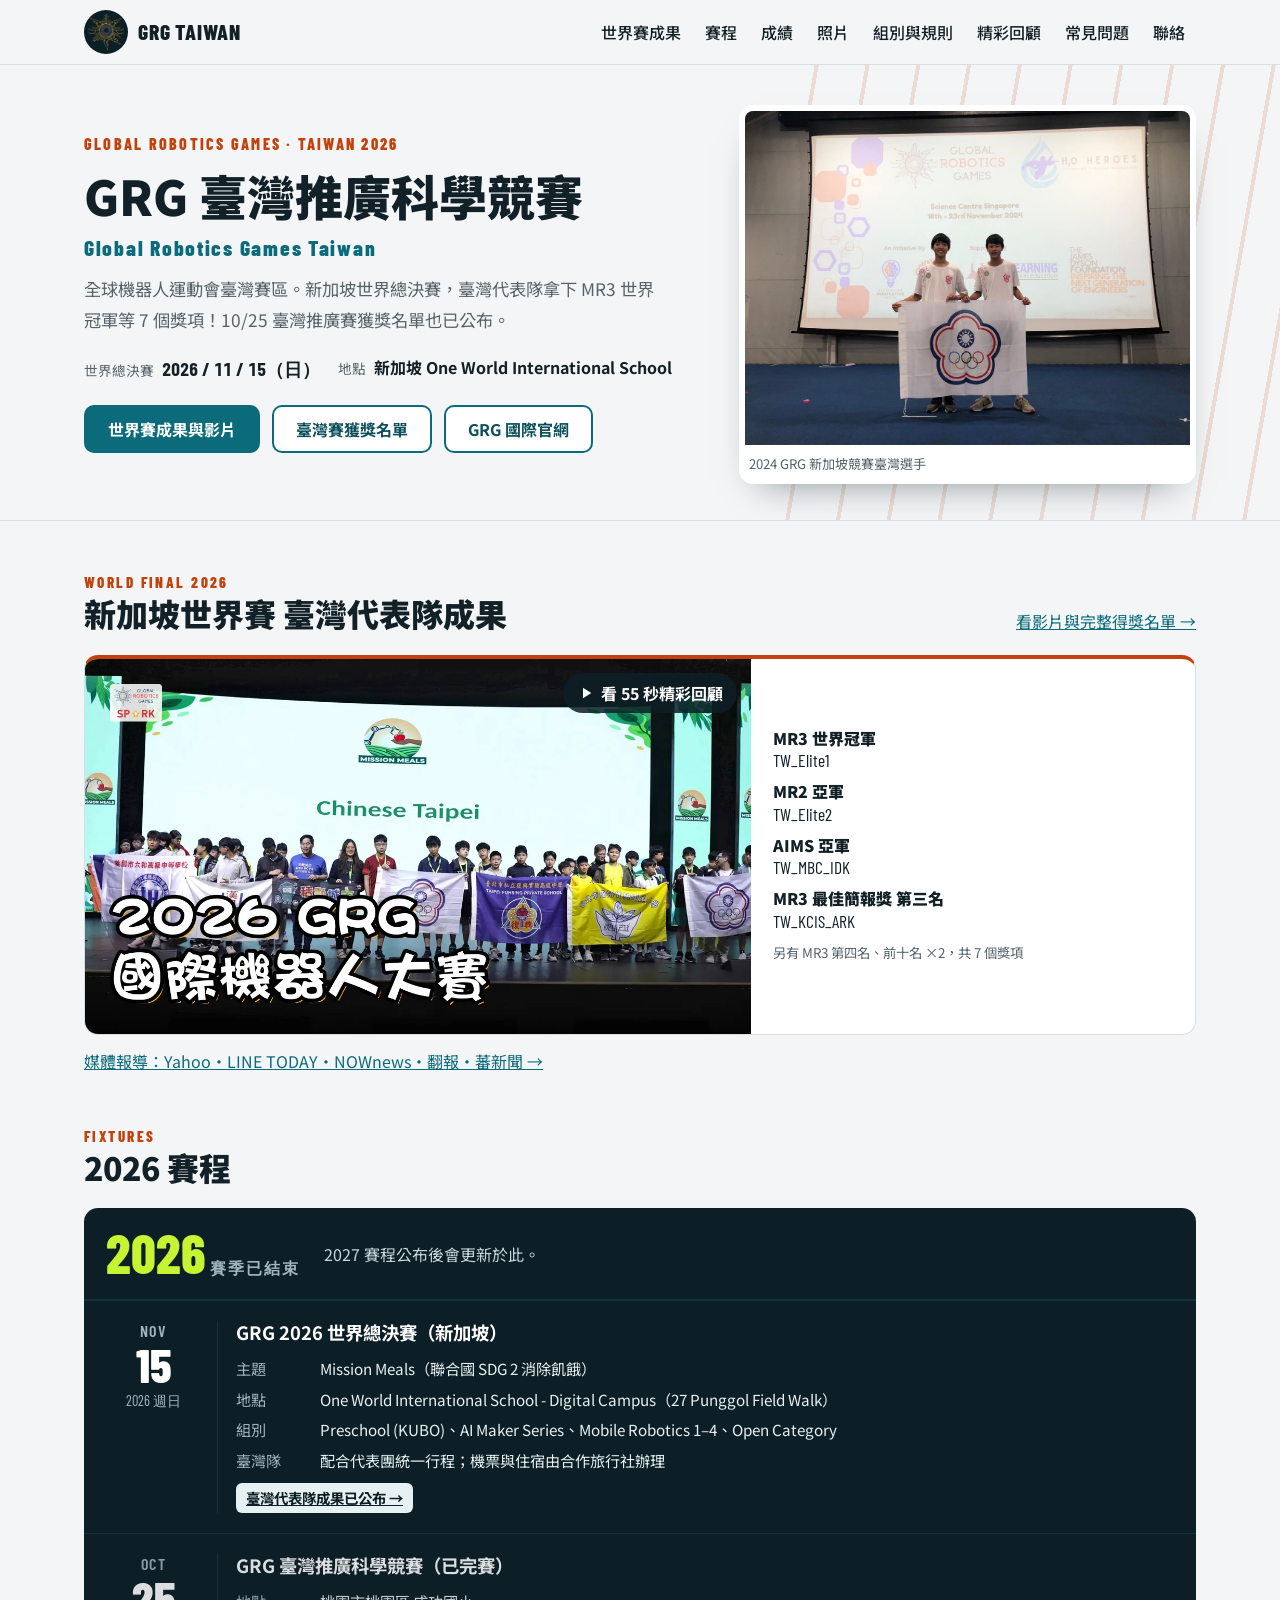
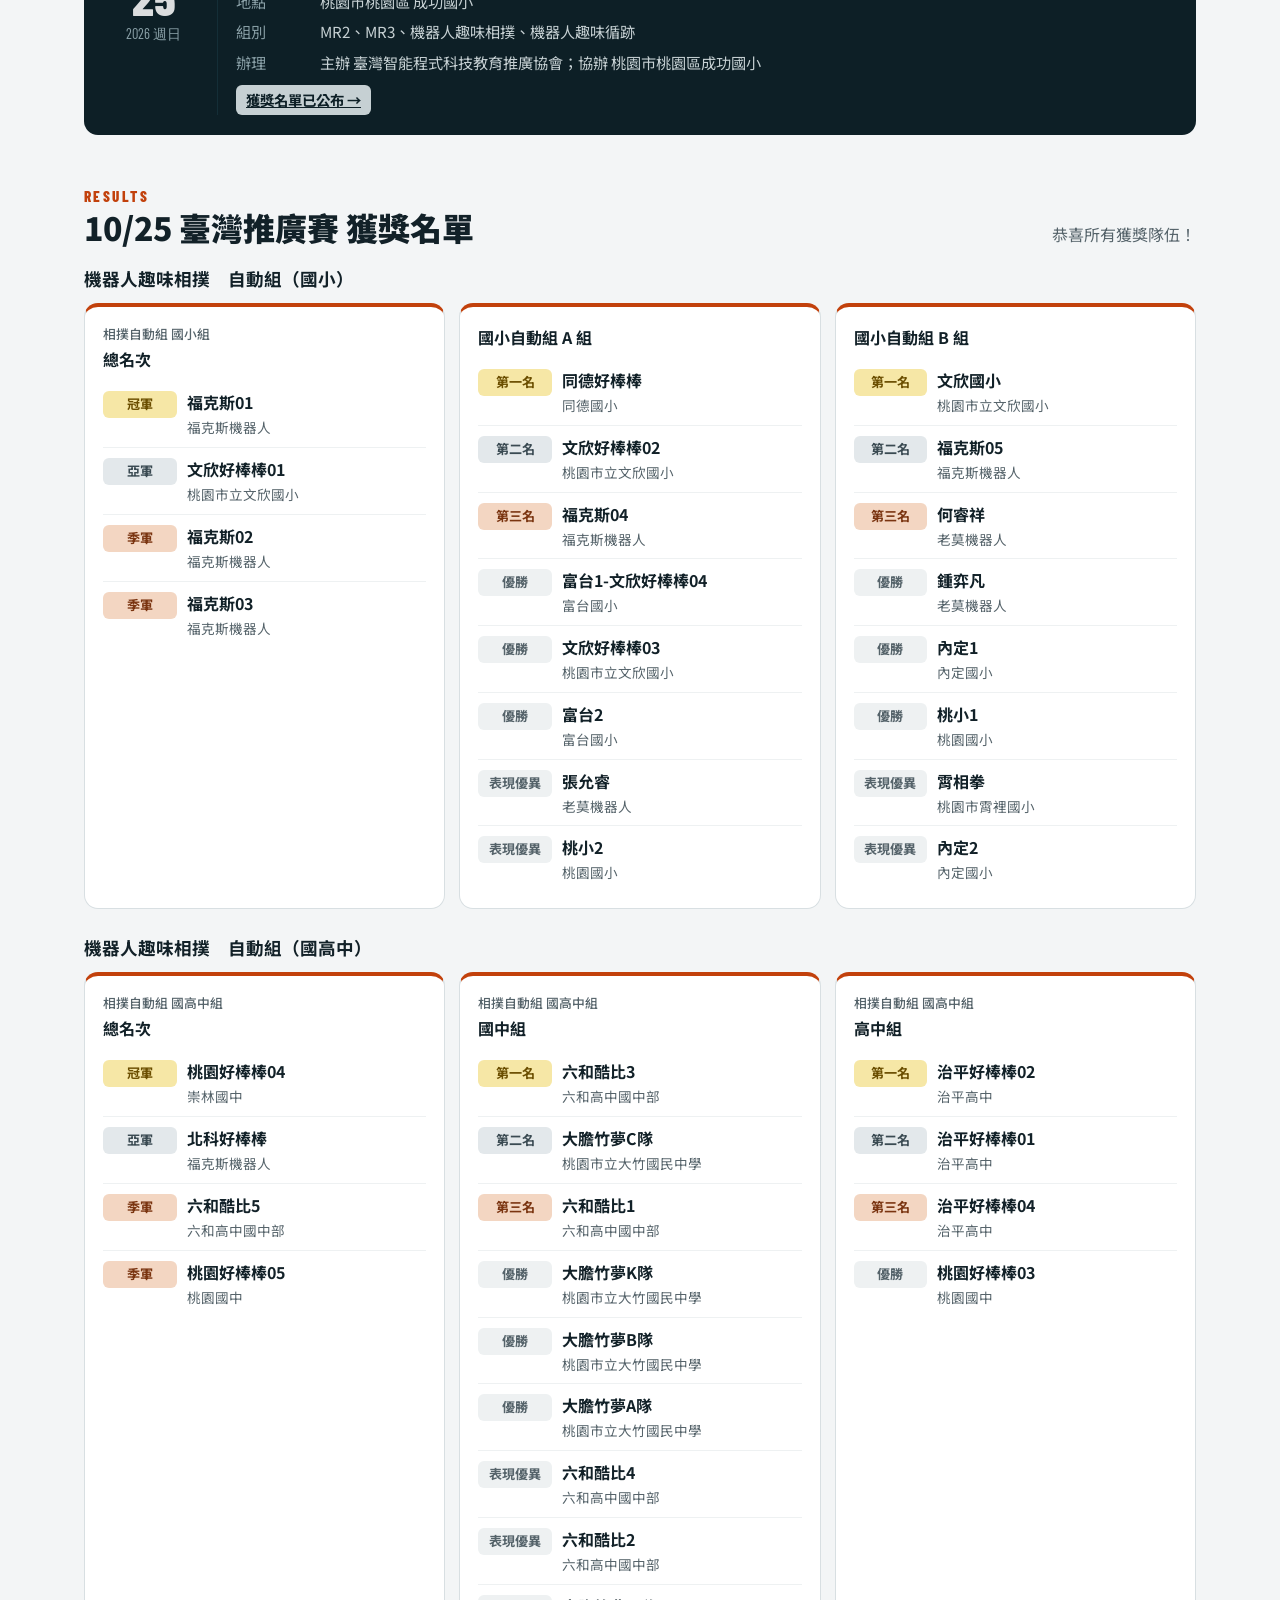
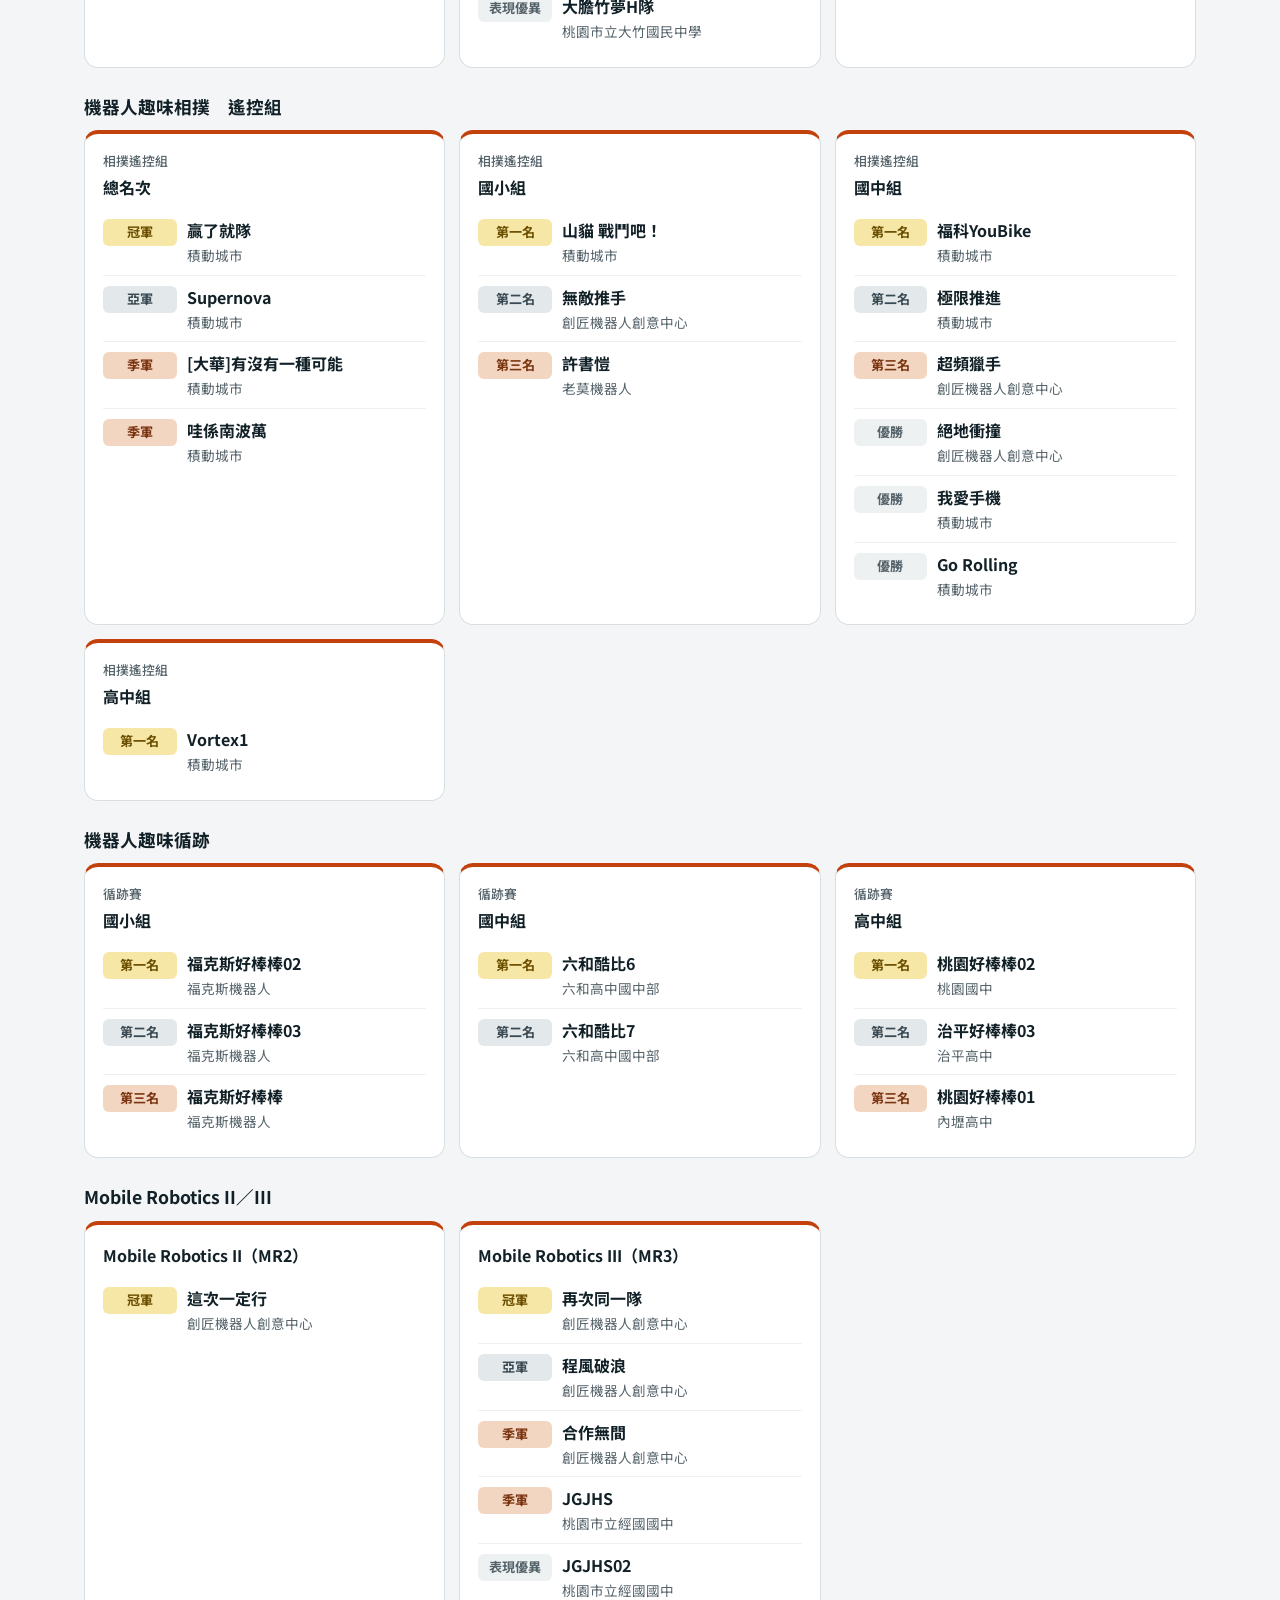
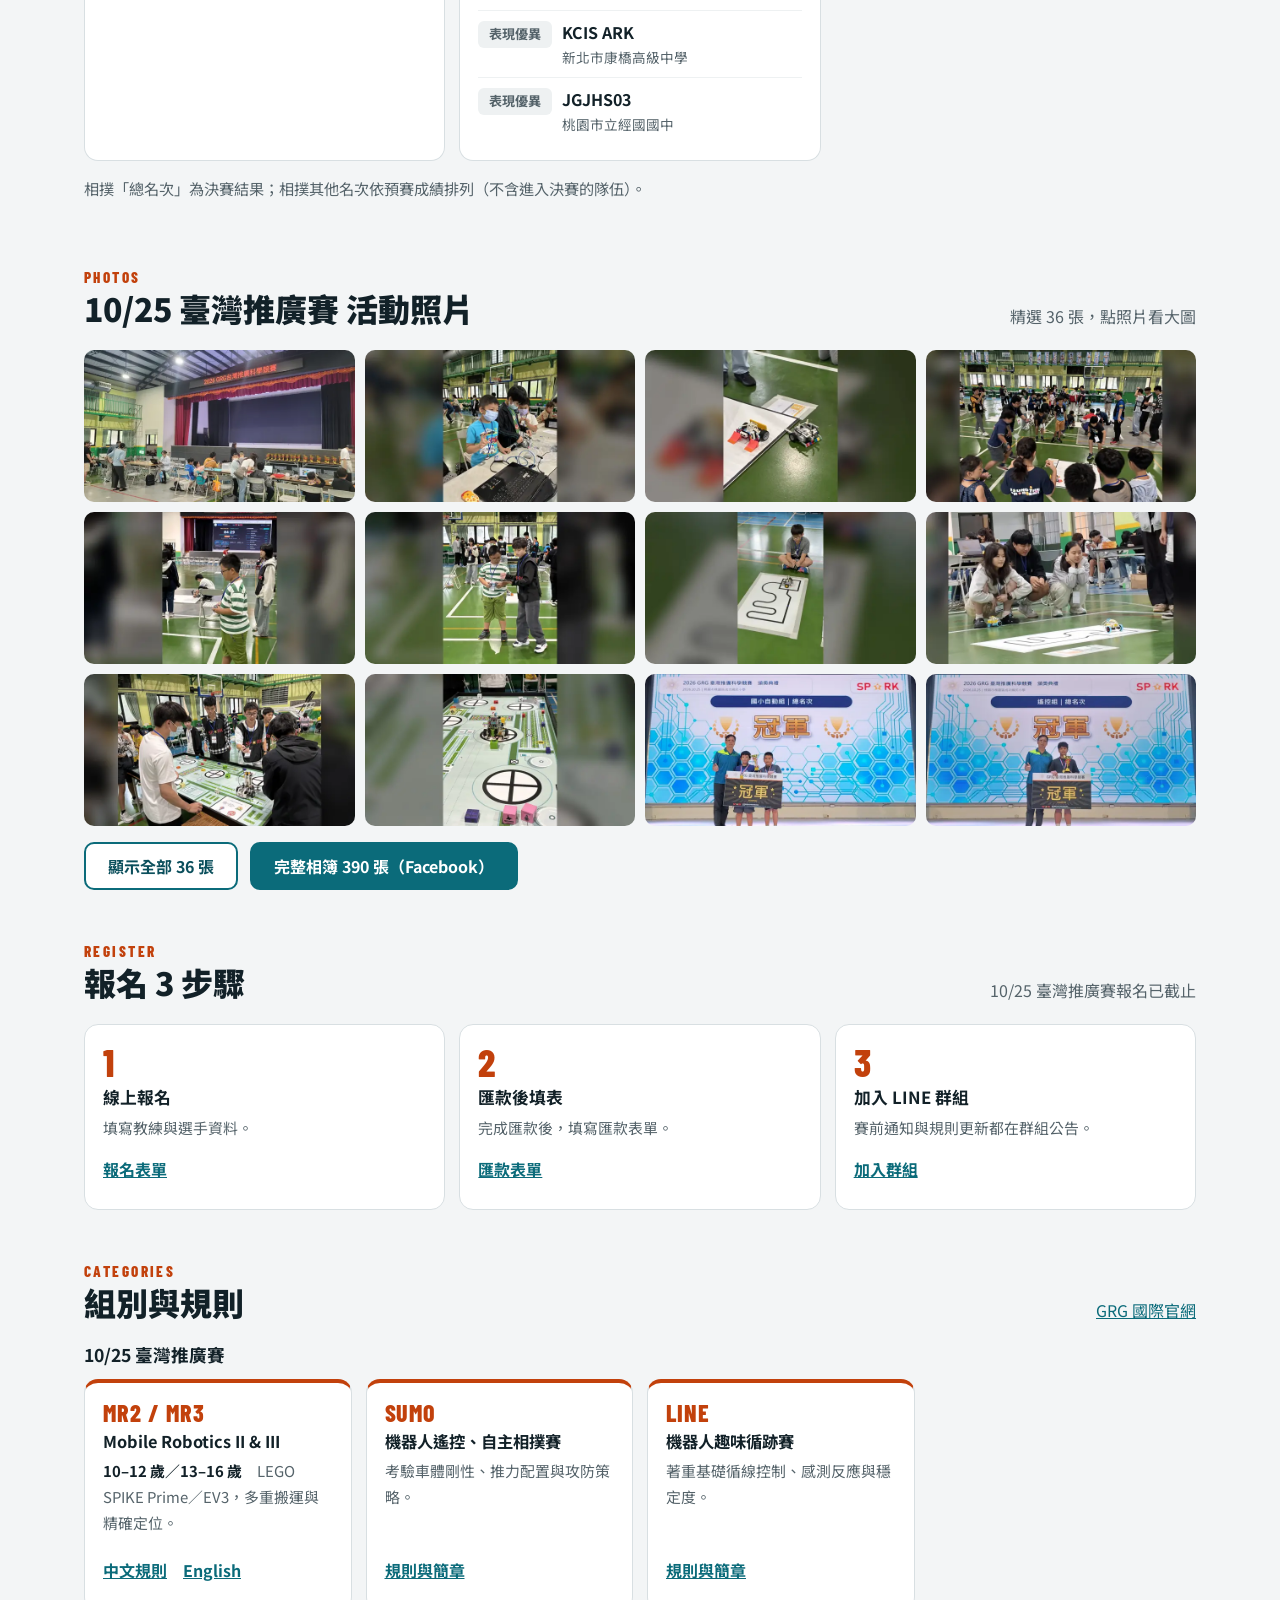
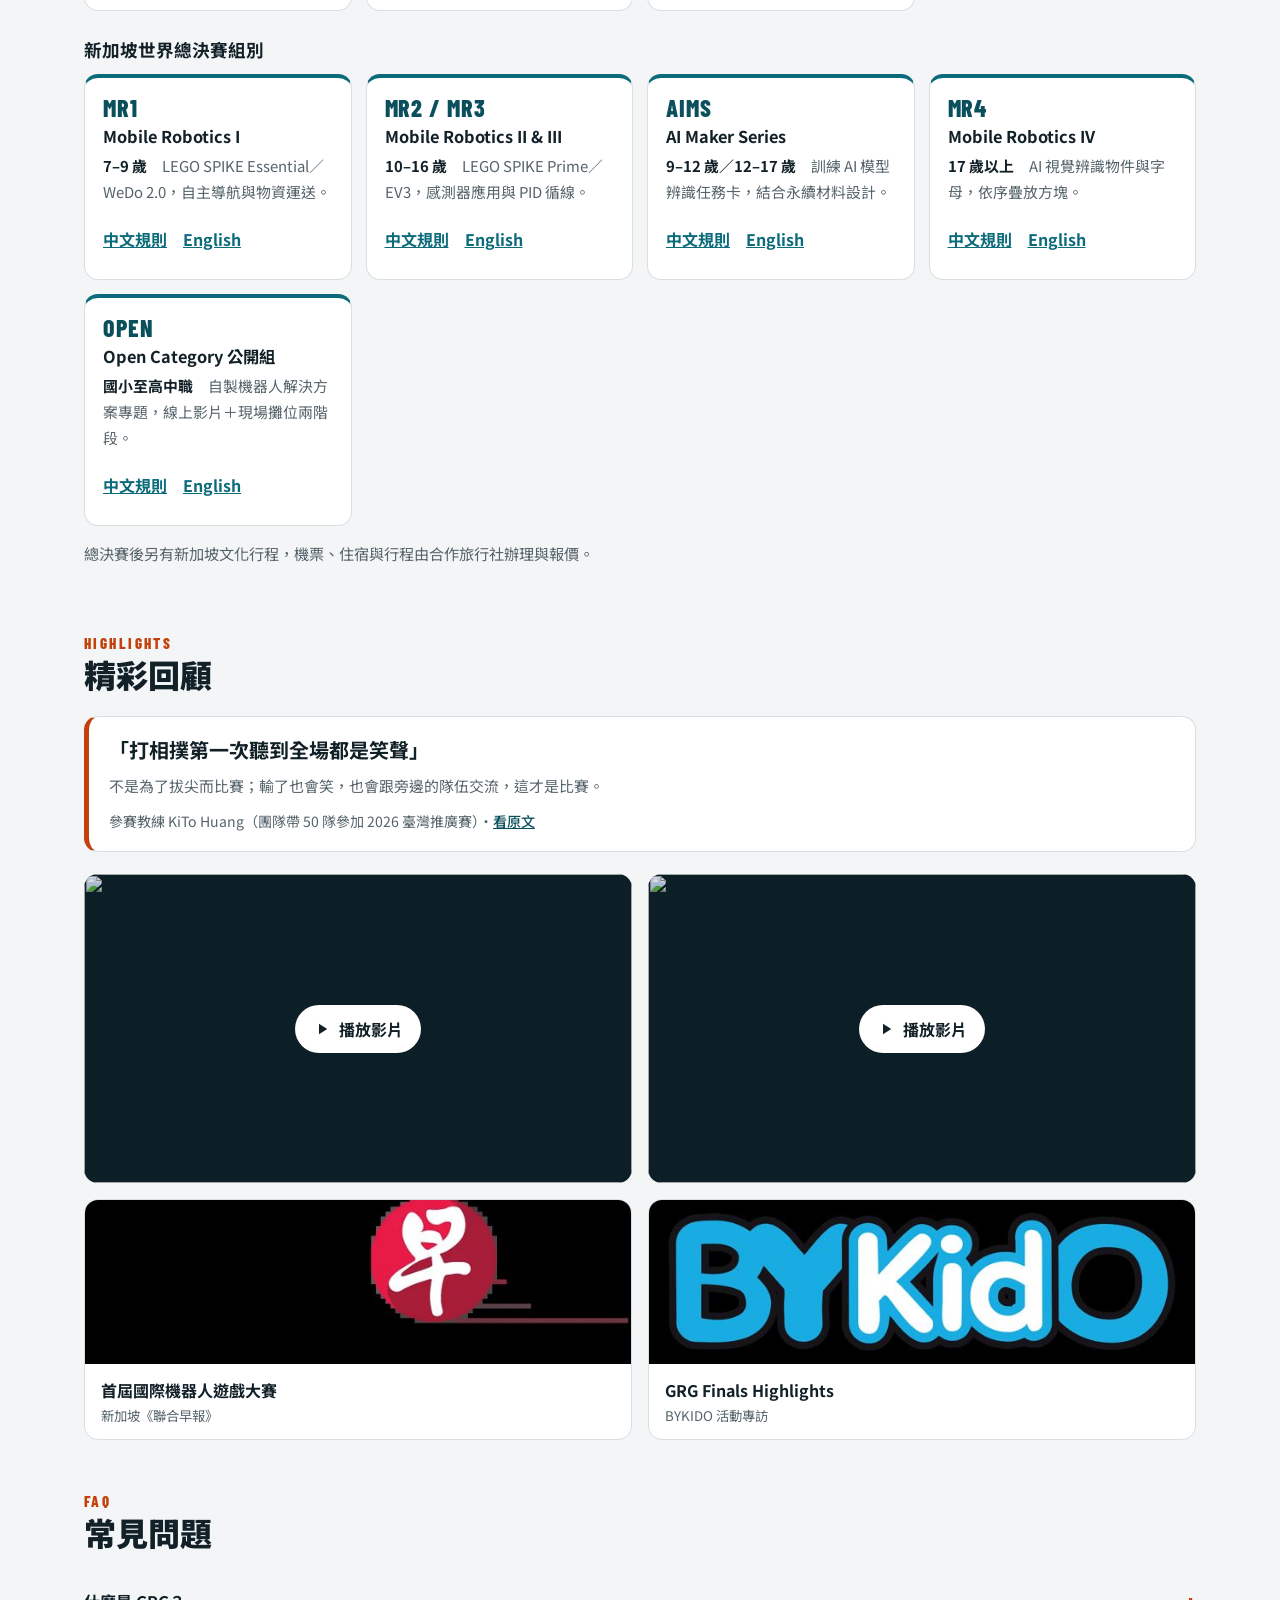
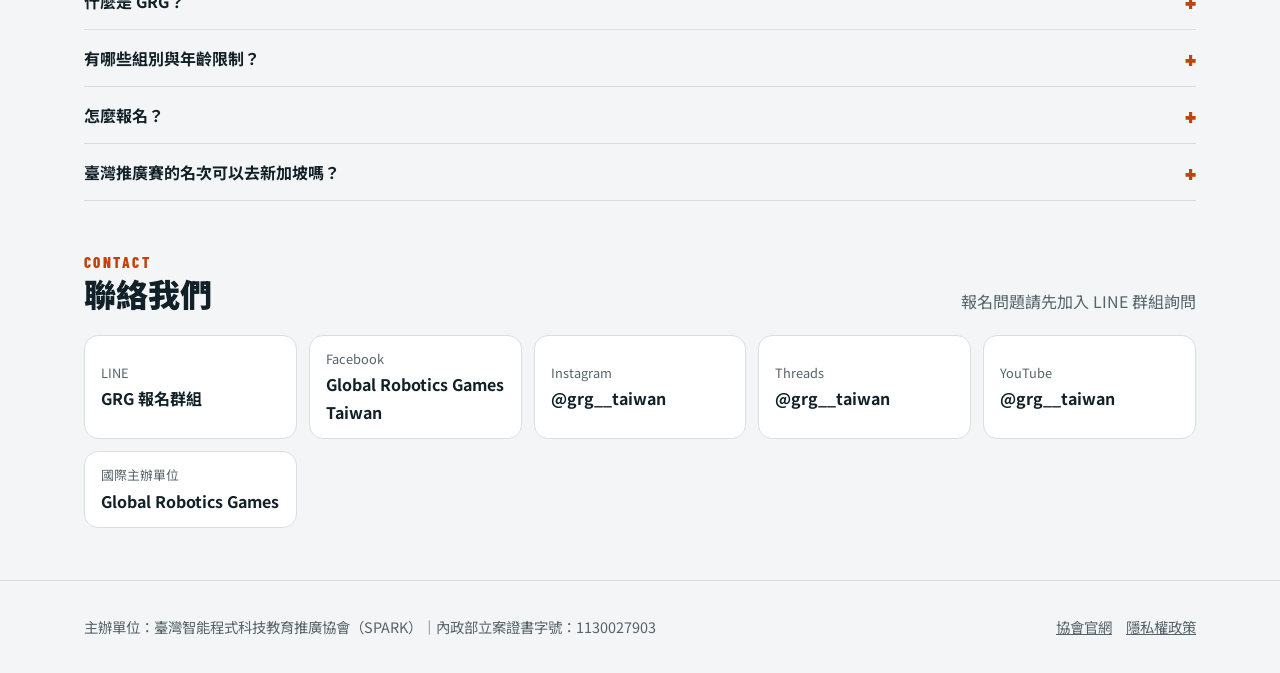
==== commit cce584ef: "新加坡世界賽成果頁新增「媒體報導 PRESS」區（前 5 家）＋首頁入口＋NewsArticle 結構化資料 - singapore-2026.html：得獎名單後新增 #press，Yahoo 奇摩" ====
--- a/index.html
+++ b/index.html
@@ -329,6 +329,7 @@
         <span class="pic"><img src="media/singapore-2026/highlight-poster.webp" width="1280" height="720" alt="2026 GRG 新加坡世界賽 臺灣代表隊精彩回顧影片封面" loading="lazy"><span class="play"><svg width="18" height="18" viewBox="0 0 24 24" fill="currentColor" aria-hidden="true"><path d="M8 5v14l11-7z"/></svg>看 55 秒精彩回顧</span></span>
         <span class="txt"><span><b>MR3 世界冠軍</b>TW_Elite1</span><span><b>MR2 亞軍</b>TW_Elite2</span><span><b>AIMS 亞軍</b>TW_MBC_IDK</span><span><b>MR3 最佳簡報獎 第三名</b>TW_KCIS_ARK</span><small>另有 MR3 第四名、前十名 ×2，共 7 個獎項</small></span>
       </a>
+      <p style="margin:12px 0 0"><a href="singapore-2026.html#press">媒體報導：Yahoo・LINE TODAY・NOWnews・翻報・蕃新聞 →</a></p>
     </div>
   </section>
 
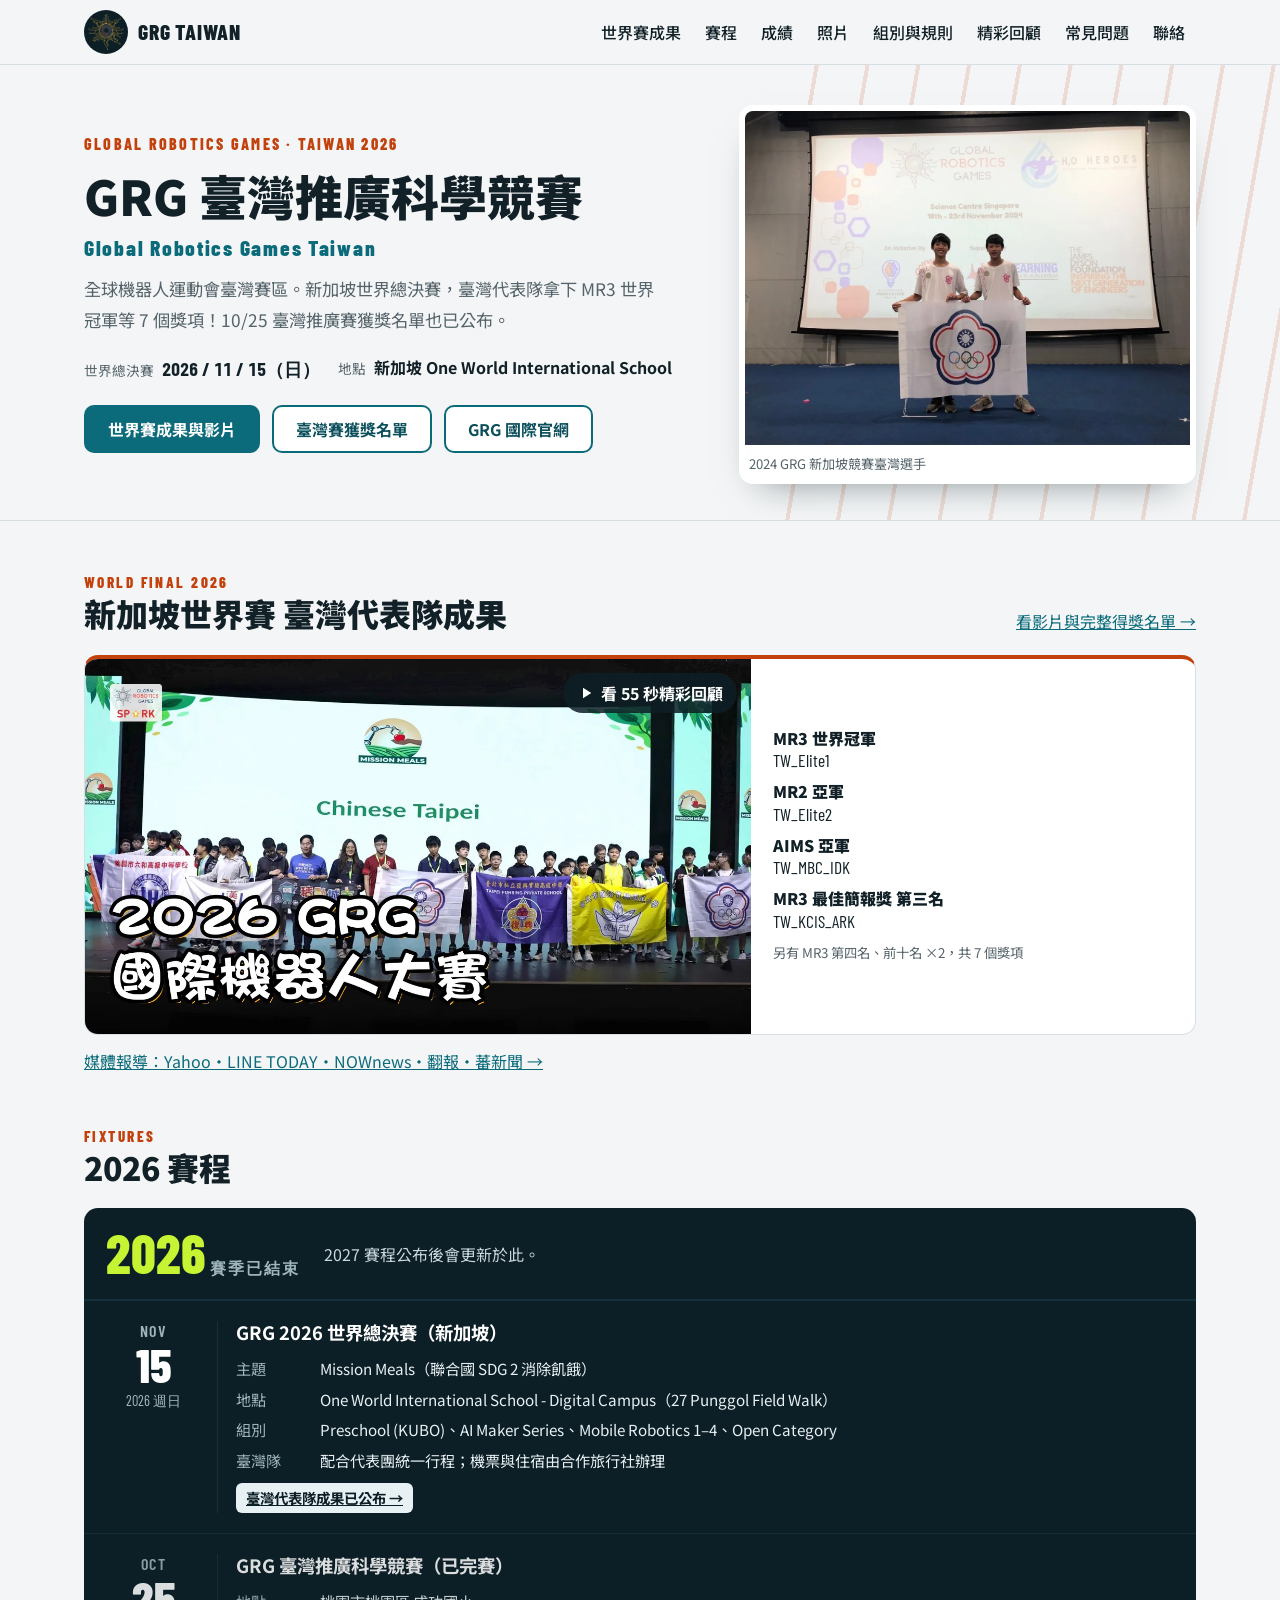
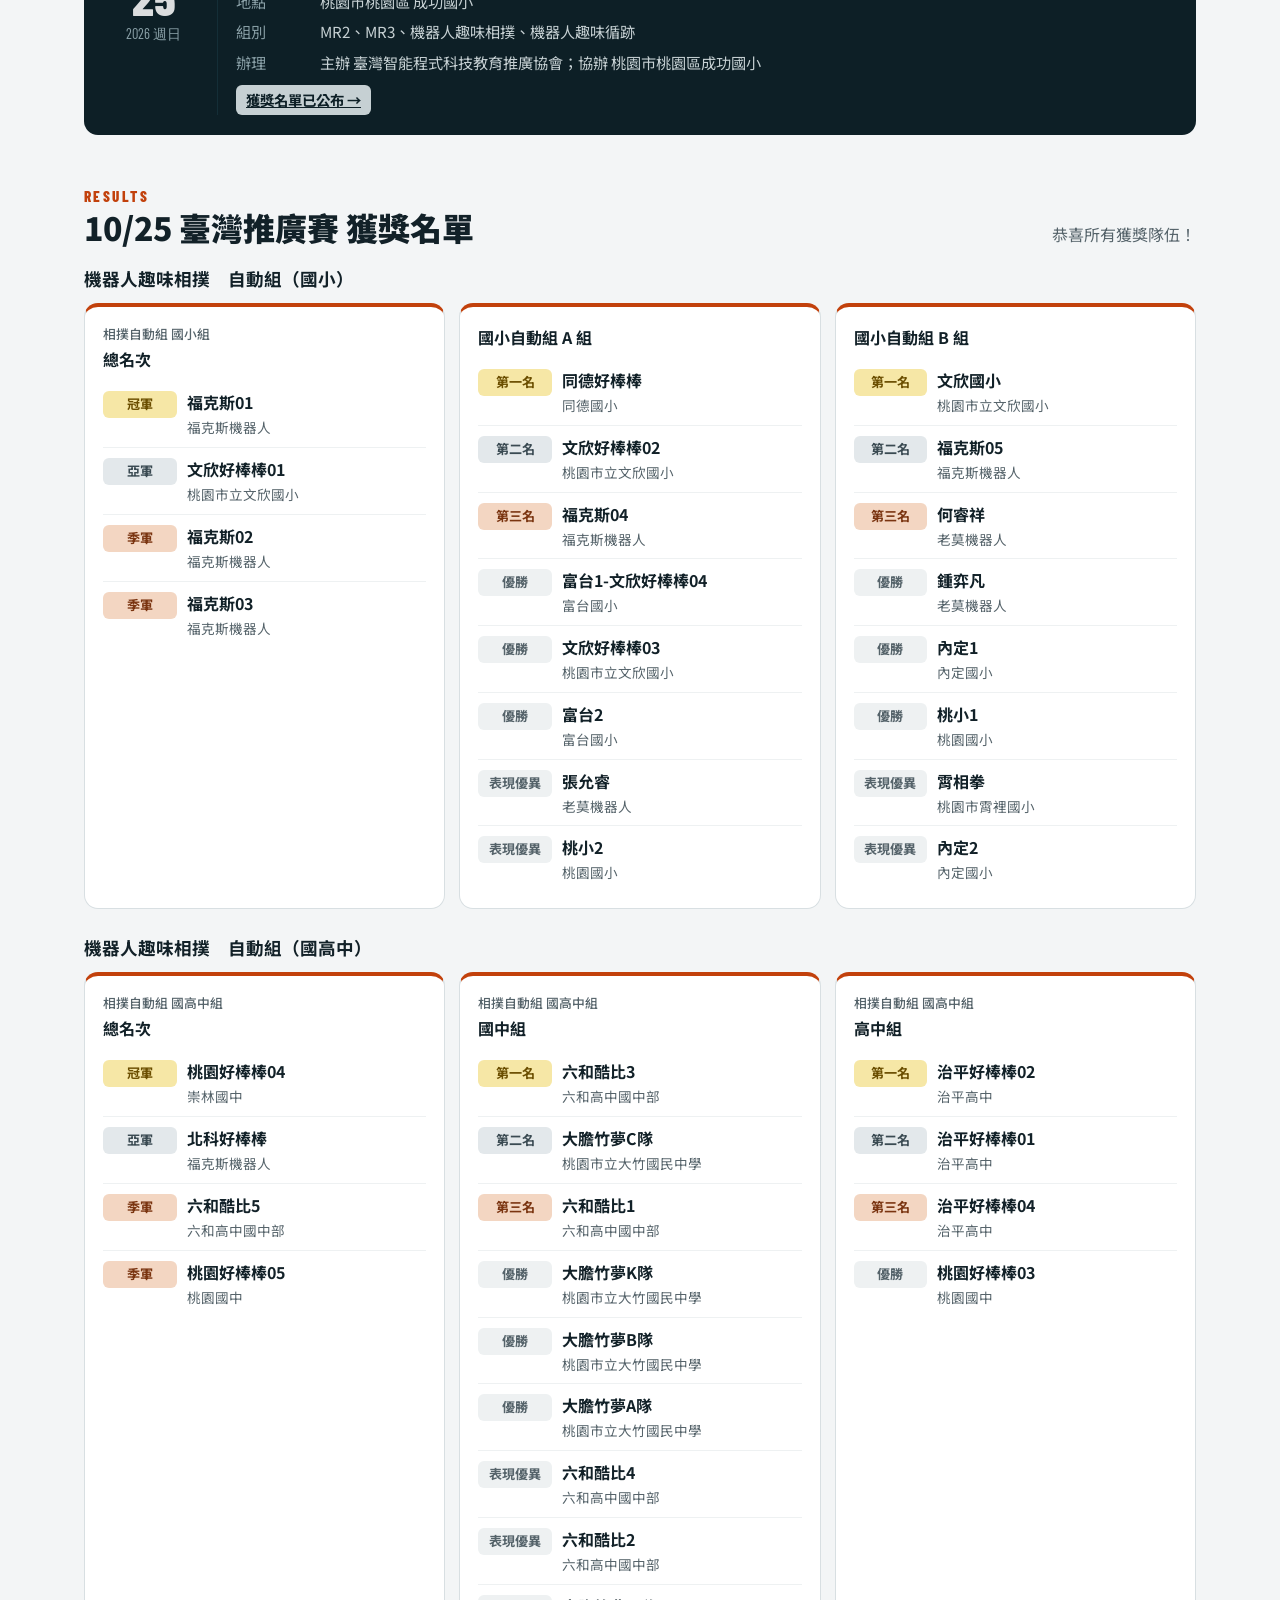
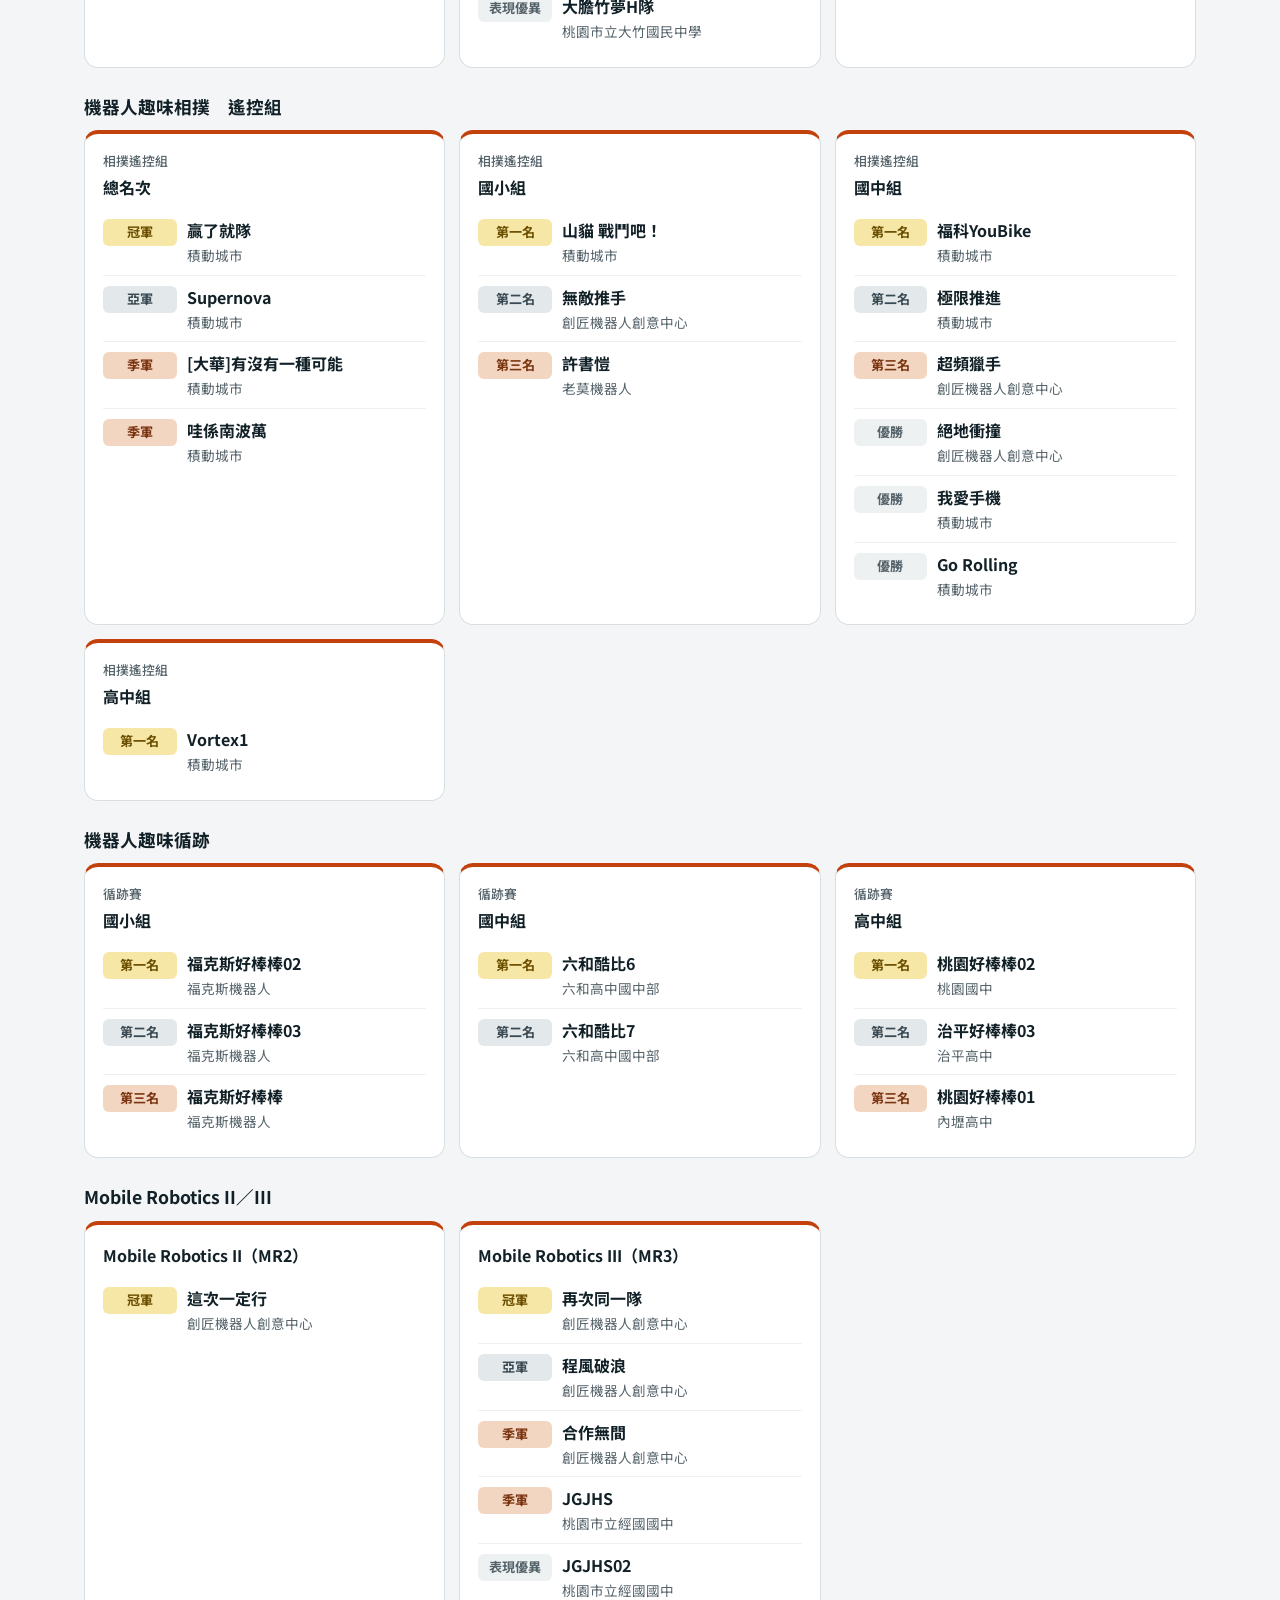
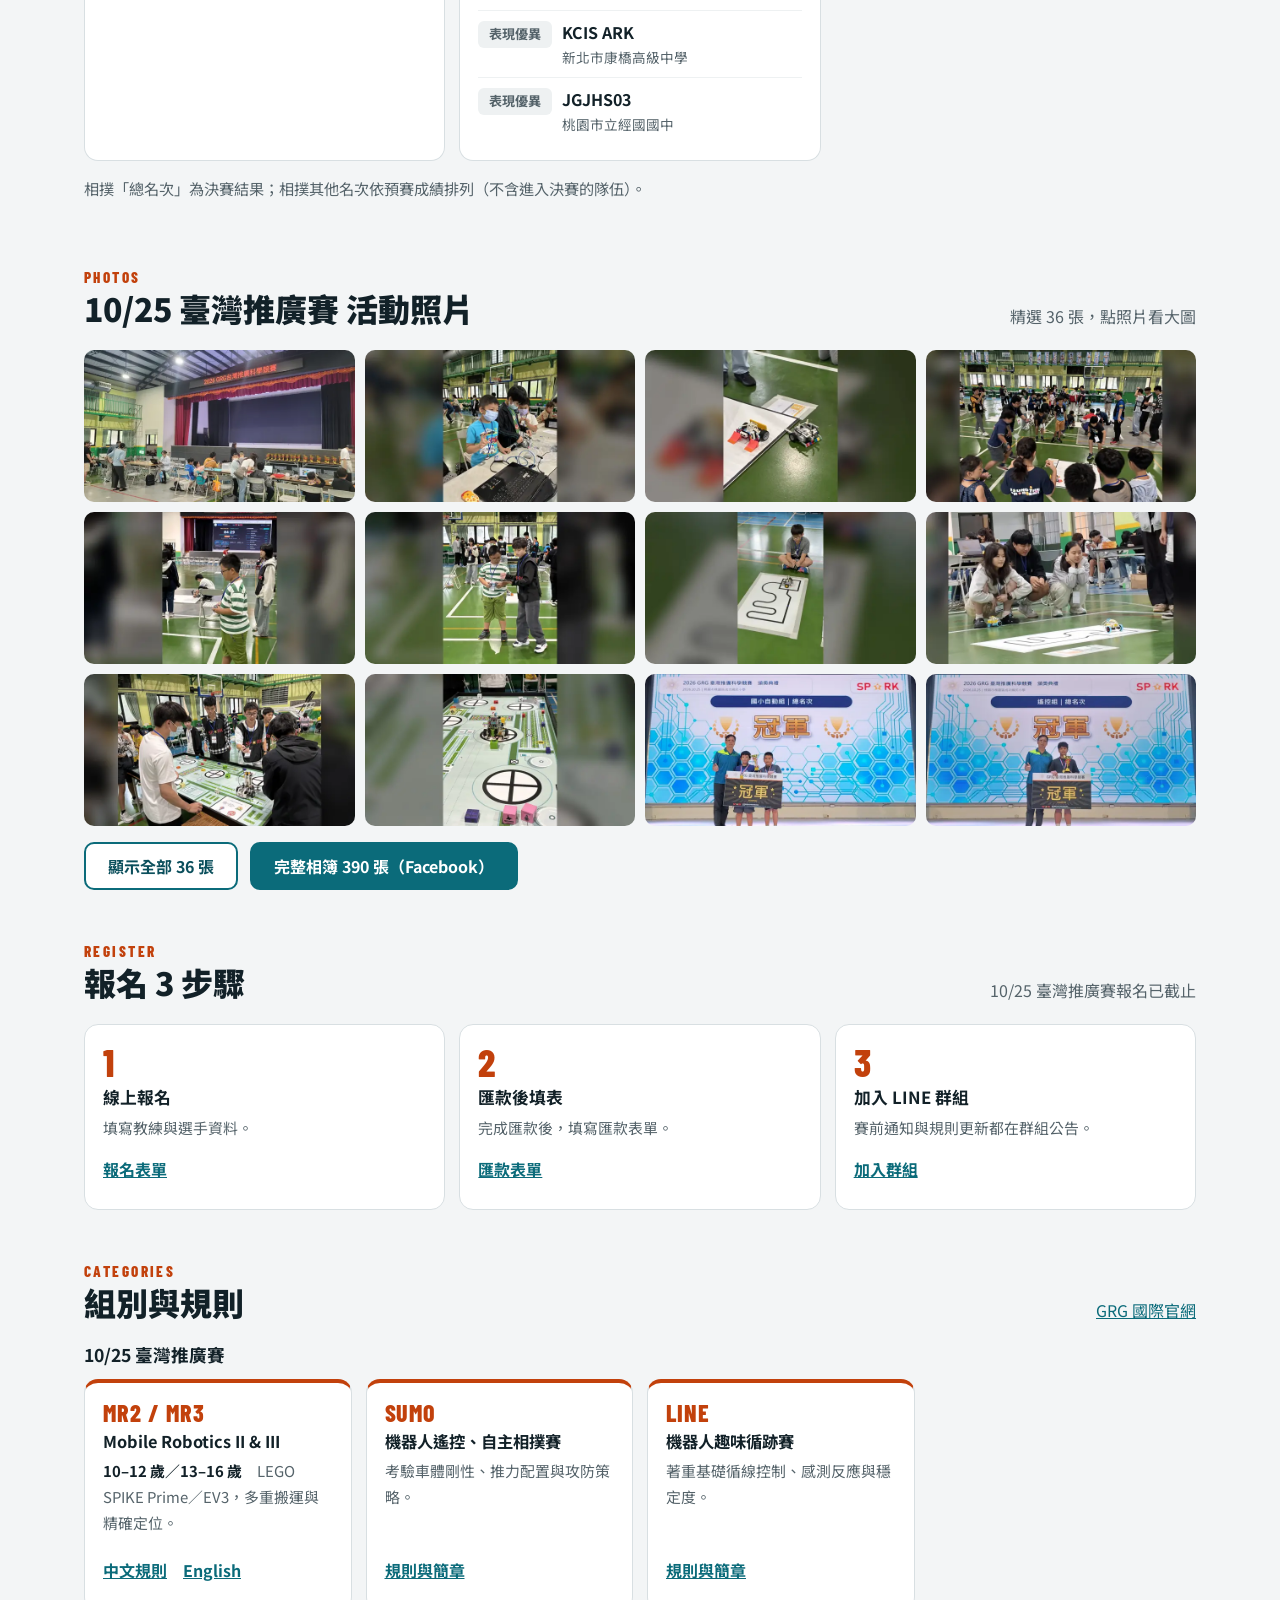
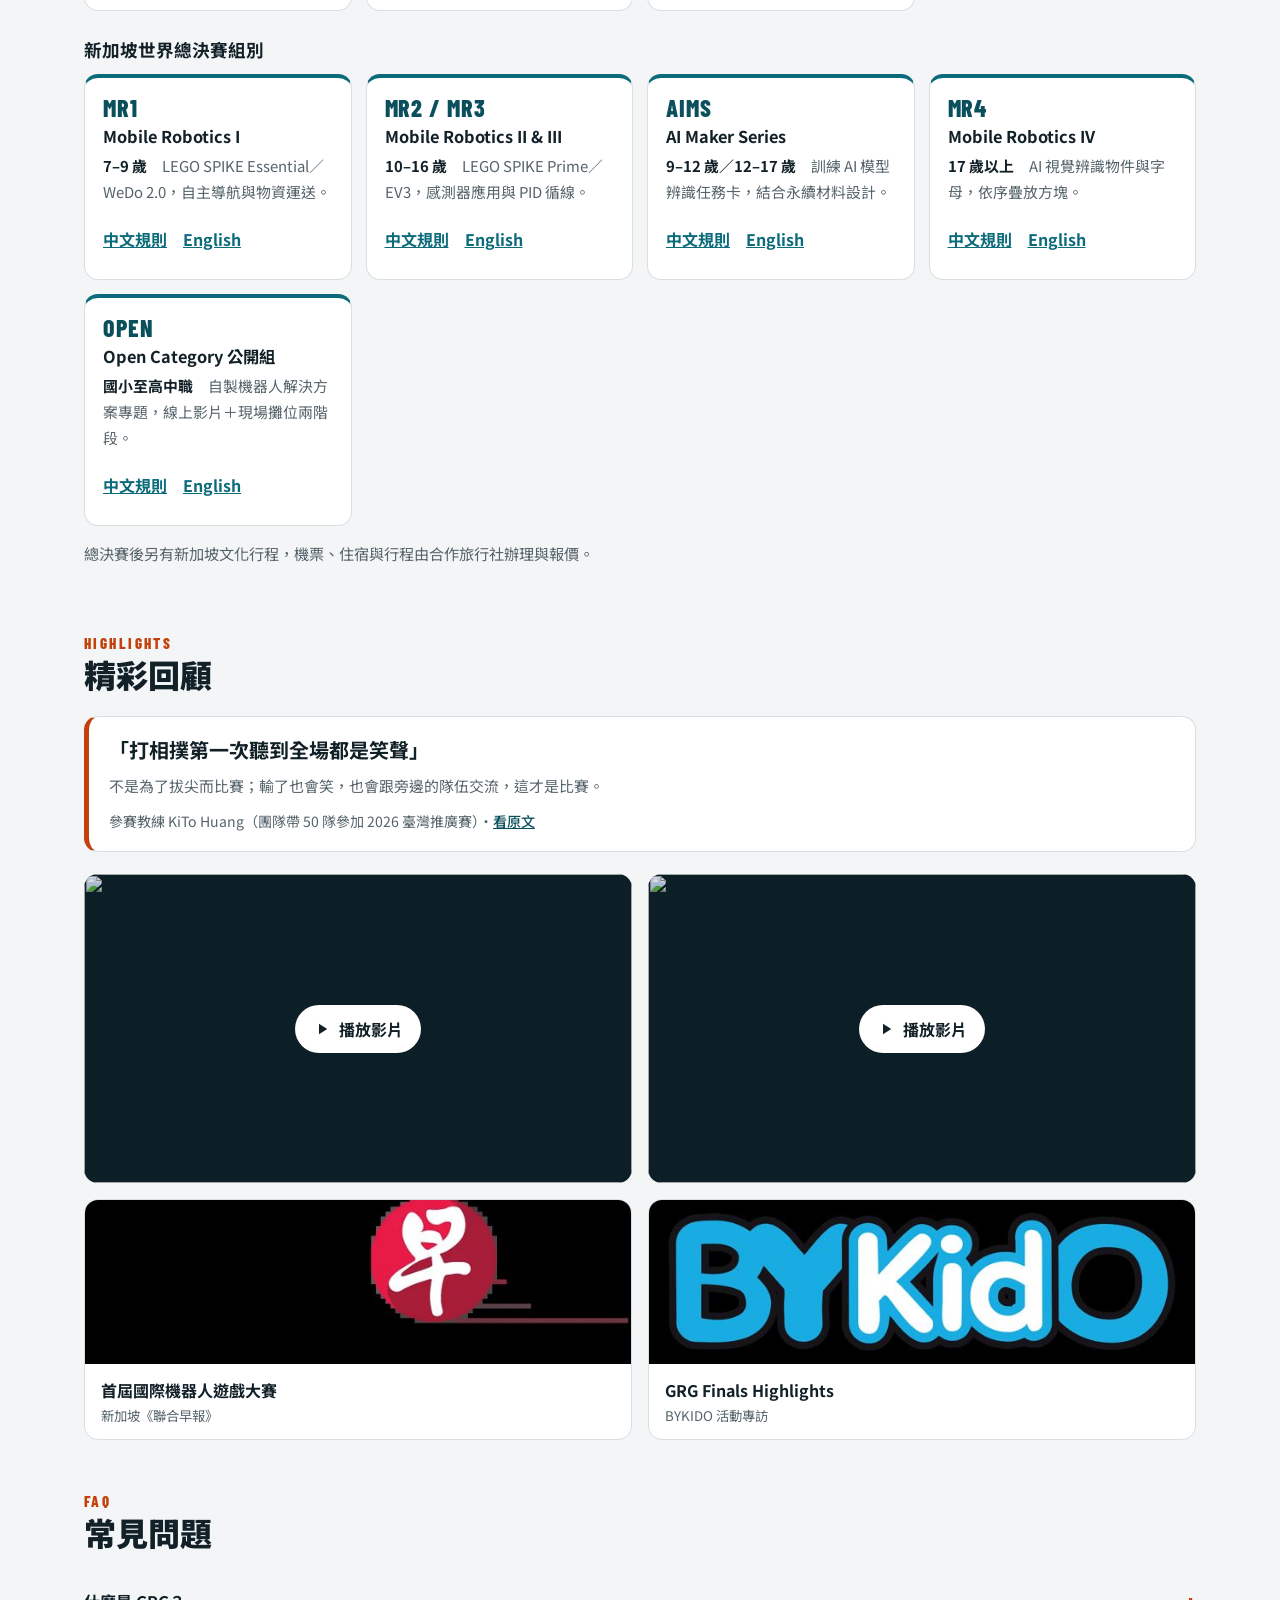
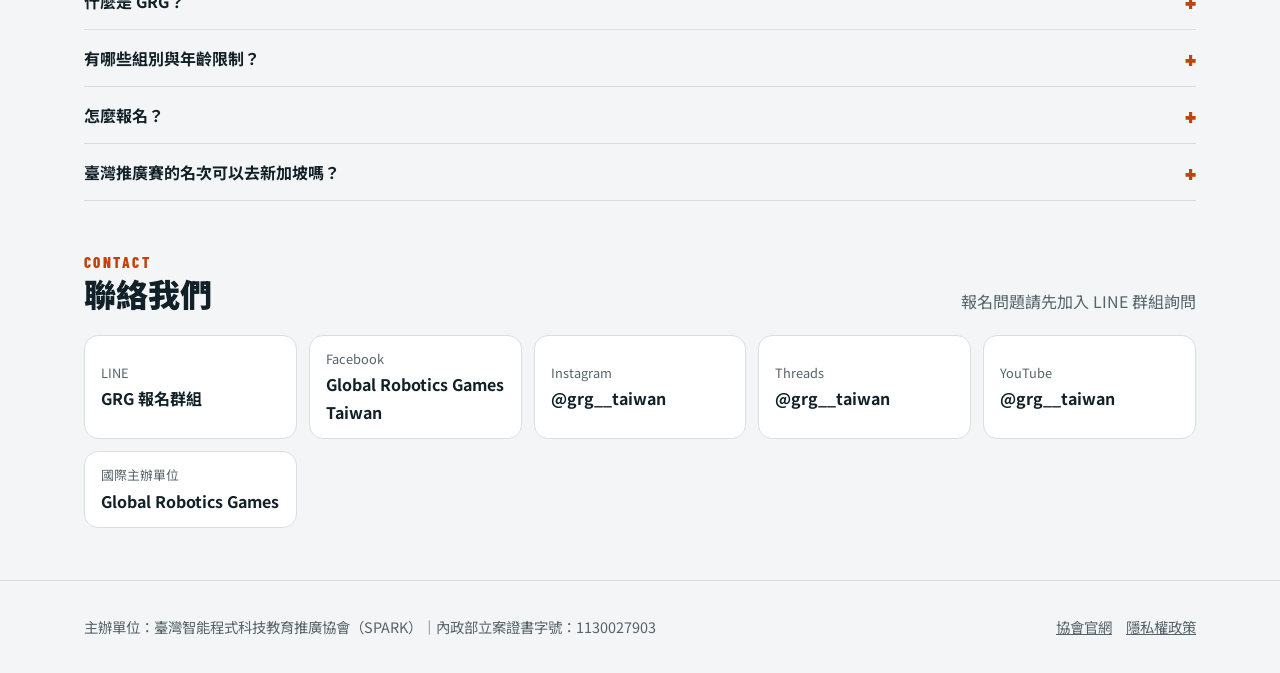
==== commit 9dc5a19a: "效能：Google Fonts 改非阻塞載入（preload＋media=print onload＋noscript）；首頁圖片改 WebP（原檔保留，LCP 主圖加手機尺寸 srcset） Ligh" ====
--- a/index.html
+++ b/index.html
@@ -89,7 +89,9 @@
 </script>
 <link rel="preconnect" href="https://fonts.googleapis.com">
 <link rel="preconnect" href="https://fonts.gstatic.com" crossorigin>
-<link href="https://fonts.googleapis.com/css2?family=Noto+Sans+TC:wght@400;500;700;900&family=Barlow+Condensed:wght@600;800&display=swap" rel="stylesheet">
+<link rel="preload" as="style" href="https://fonts.googleapis.com/css2?family=Noto+Sans+TC:wght@400;500;700;900&family=Barlow+Condensed:wght@600;800&display=swap">
+<link rel="stylesheet" href="https://fonts.googleapis.com/css2?family=Noto+Sans+TC:wght@400;500;700;900&family=Barlow+Condensed:wght@600;800&display=swap" media="print" onload="this.media='all'">
+<noscript><link rel="stylesheet" href="https://fonts.googleapis.com/css2?family=Noto+Sans+TC:wght@400;500;700;900&family=Barlow+Condensed:wght@600;800&display=swap"></noscript>
 <style>
 /* 版面：「運動會賽程表」。淺灰底、跑道分道線點綴；唯一的深色區塊是計分板（倒數與賽程）。數字一律用窄體運動字型。單欄 72rem，左對齊。 */
 :root{
@@ -287,7 +289,7 @@
 <a class="skip" href="#main">跳到主要內容</a>
 <header class="top">
   <div class="wrap">
-    <a class="brand" href="#top"><span class="b"><img src="img/grg-mark.png" width="160" height="160" alt=""></span><b>GRG TAIWAN</b></a>
+    <a class="brand" href="#top"><span class="b"><img src="img/grg-mark.webp" width="160" height="160" alt=""></span><b>GRG TAIWAN</b></a>
     <nav class="nav" aria-label="主選單">
       <a href="#worlds">世界賽成果</a><a href="#schedule">賽程</a><a href="#results">成績</a><a href="#photos">照片</a><a href="#groups">組別與規則</a><a href="#moments">精彩回顧</a><a href="#faq">常見問題</a><a href="#contact">聯絡</a>
     </nav>
@@ -316,7 +318,7 @@
         </div>
       </div>
       <figure class="photo">
-        <img src="img/grg-singapore-2024.jpg" width="1200" height="901" alt="臺灣選手在新加坡 GRG 競賽會場舉牌合影" fetchpriority="high">
+        <img src="img/grg-singapore-2024.webp" srcset="img/grg-singapore-2024-700.webp 700w, img/grg-singapore-2024.webp 1200w" sizes="100vw" width="1200" height="901" alt="臺灣選手在新加坡 GRG 競賽會場舉牌合影" fetchpriority="high">
         <figcaption>2024 GRG 新加坡競賽臺灣選手</figcaption>
       </figure>
     </div>
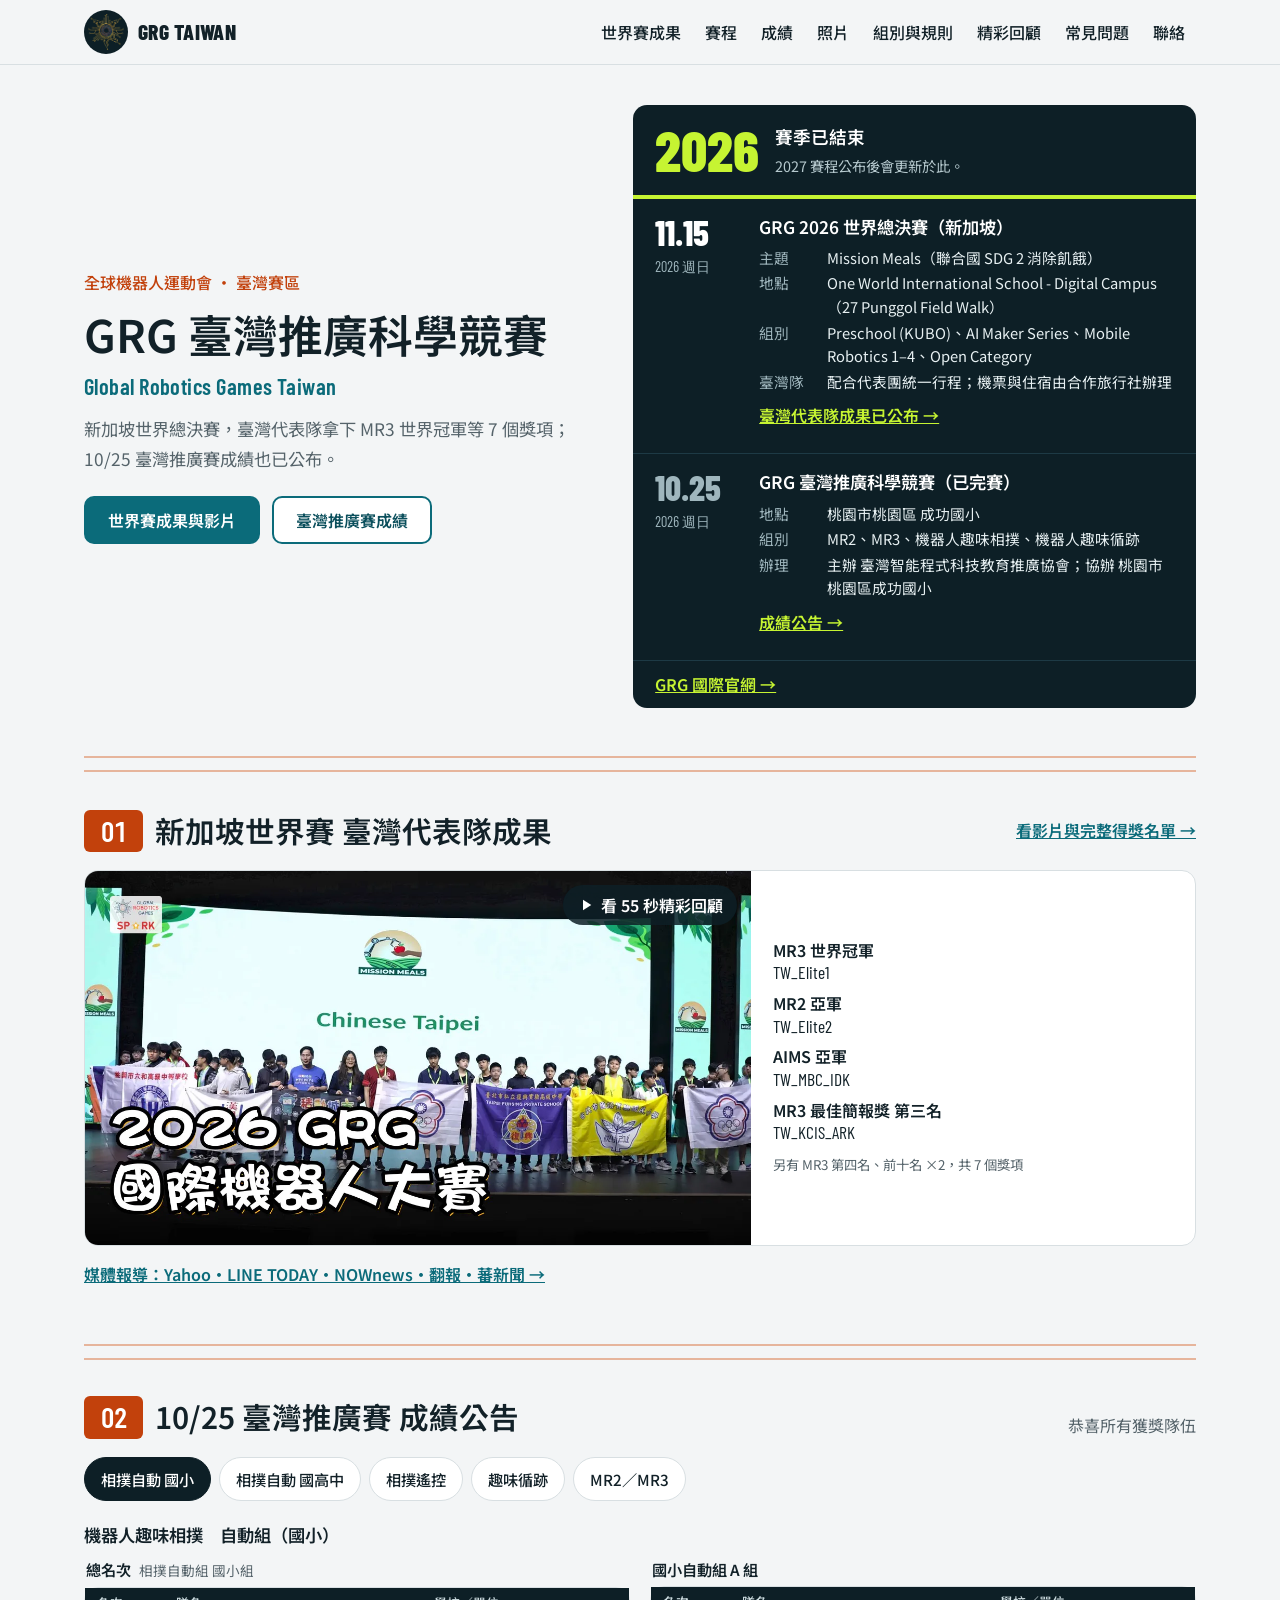
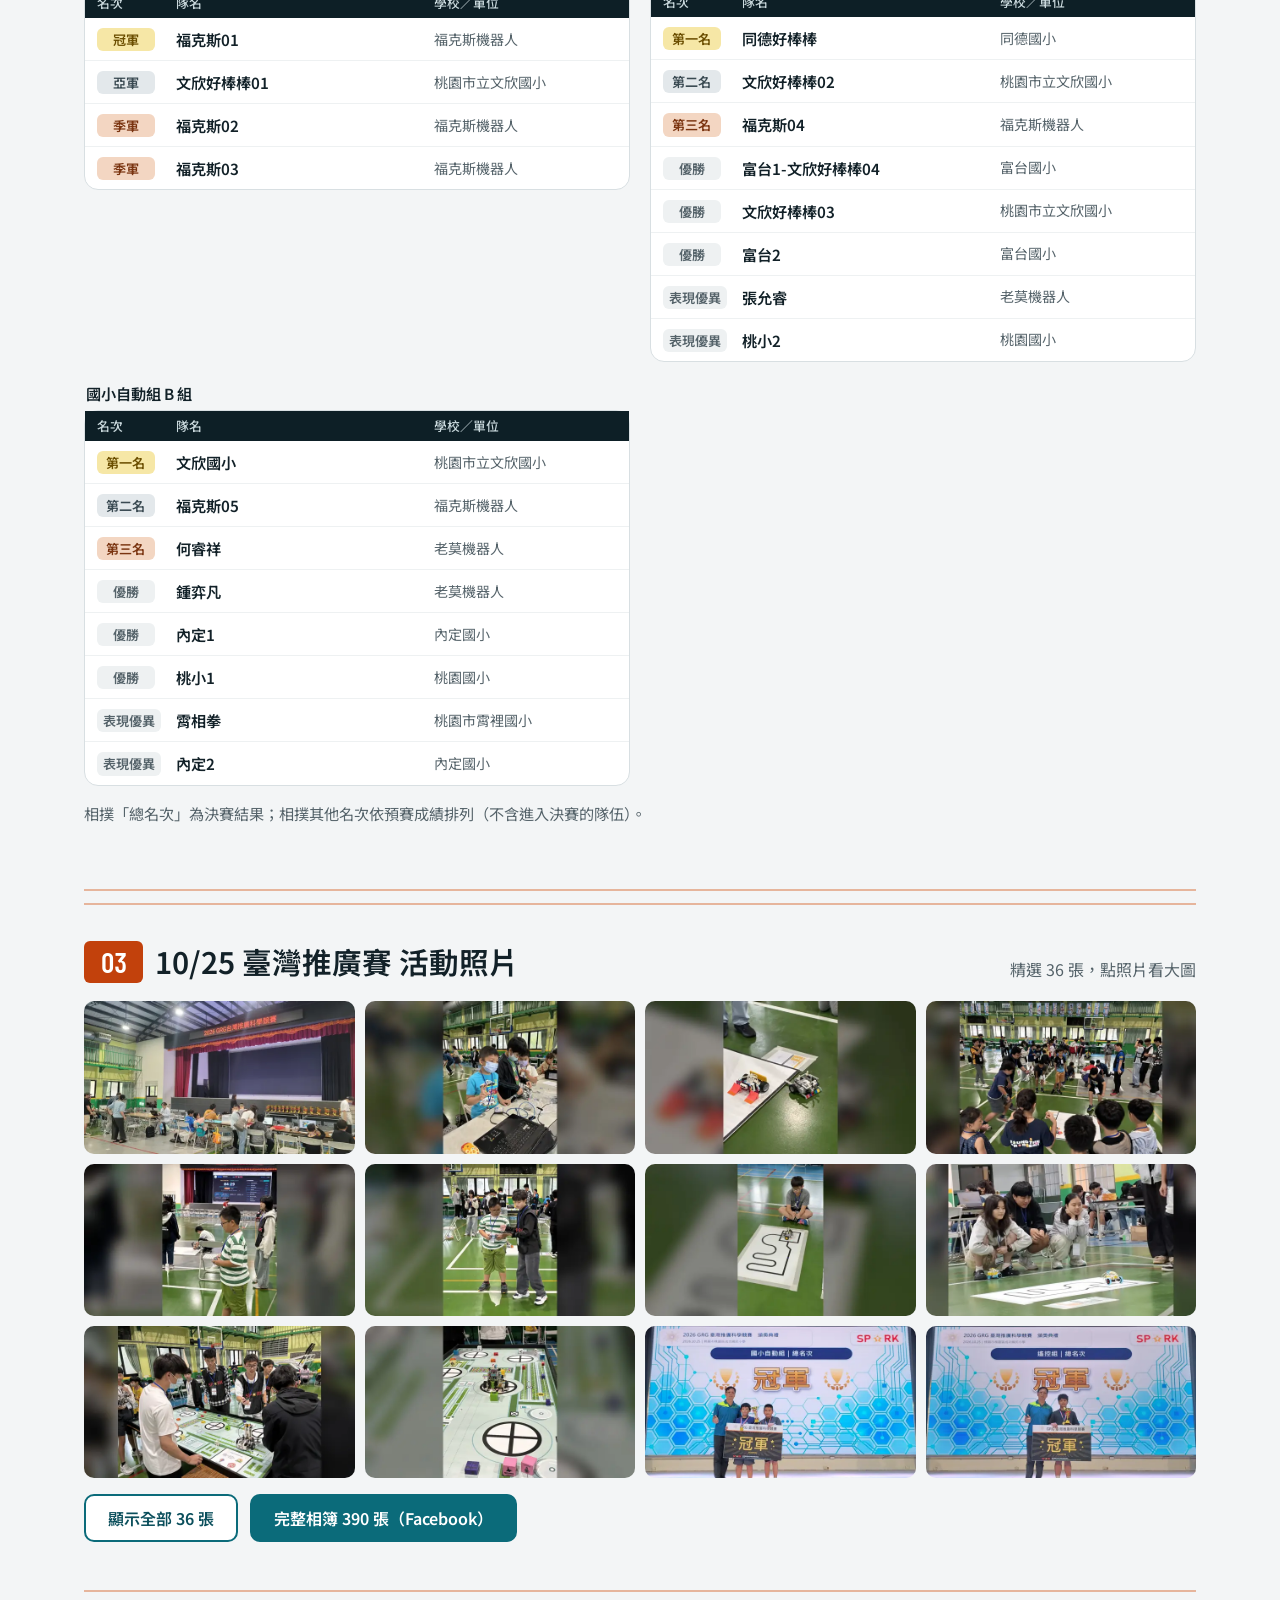
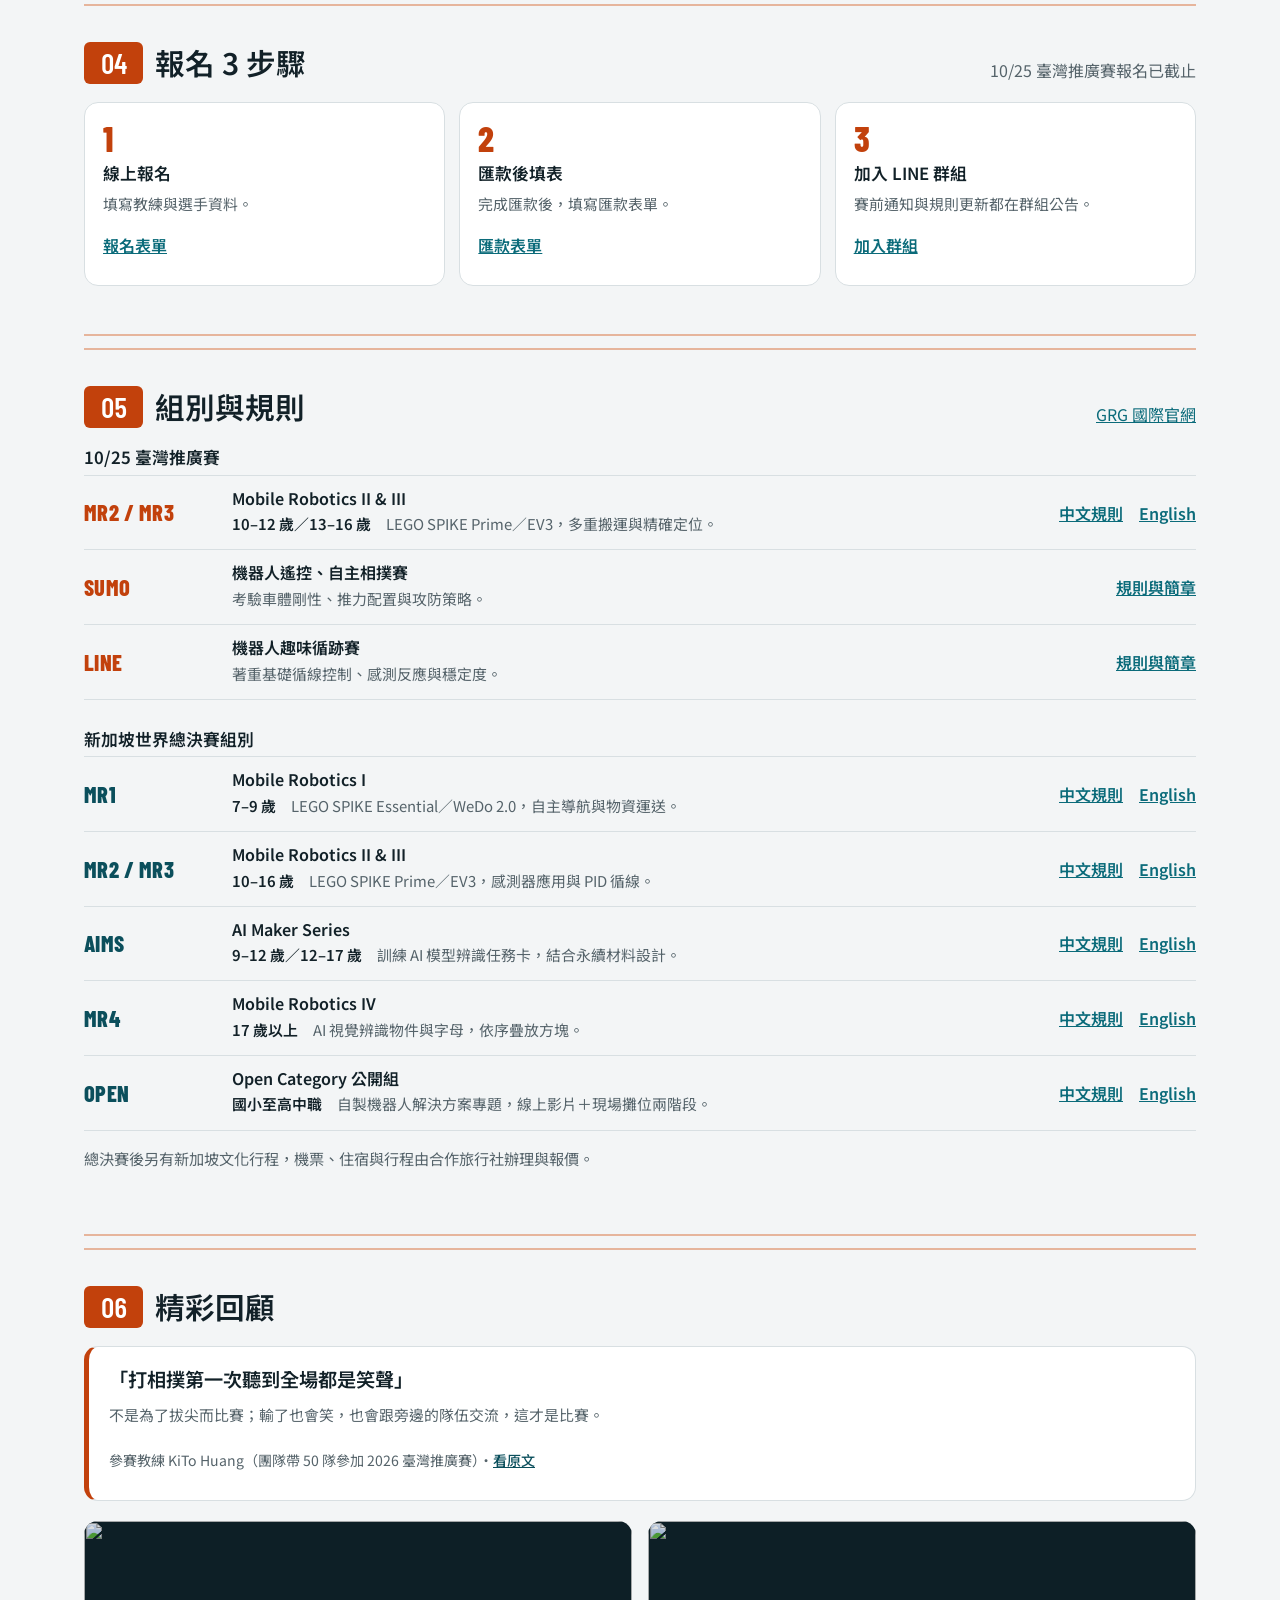
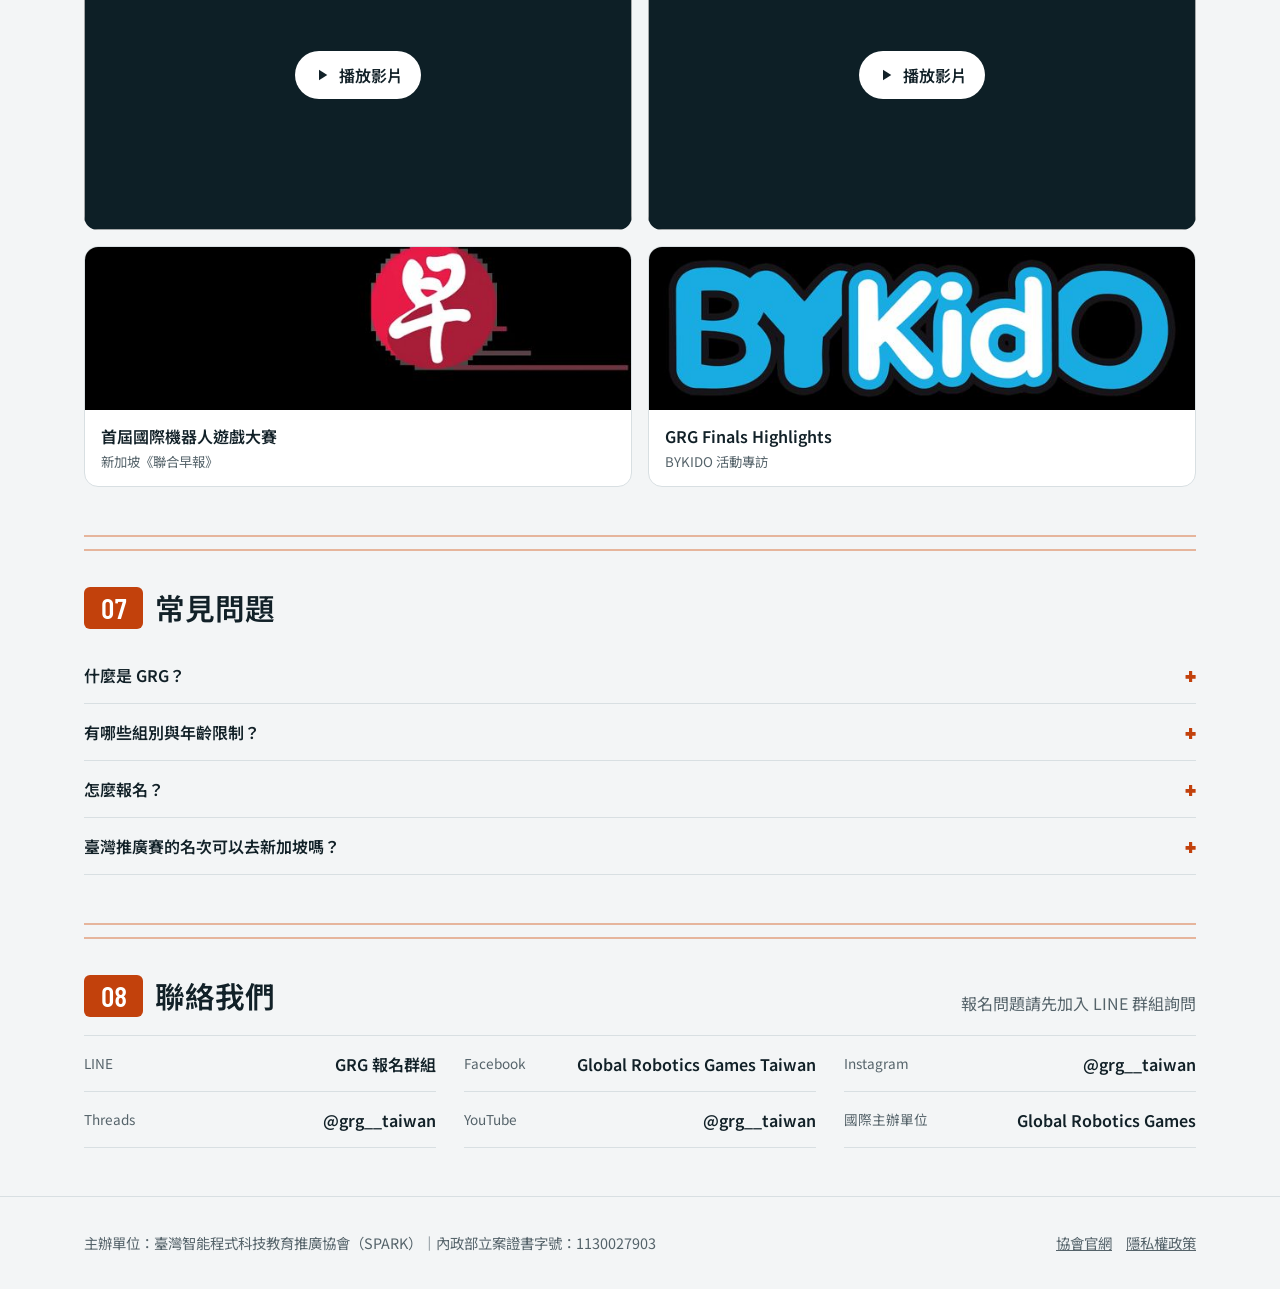
==== commit ae3cffcf: "首頁改版「運動會成績公告」：計分板搬上首屏、獲獎名單改成組別切換成績表、首屏按鈕 3→2、去「！」、大寫英文小標改道次編號＋中文、跑道分道線當區塊分隔、組別與聯絡改清單、字重最多 600、44px 觸" ====
--- a/index.html
+++ b/index.html
@@ -89,41 +89,40 @@
 </script>
 <link rel="preconnect" href="https://fonts.googleapis.com">
 <link rel="preconnect" href="https://fonts.gstatic.com" crossorigin>
-<link rel="preload" as="style" href="https://fonts.googleapis.com/css2?family=Noto+Sans+TC:wght@400;500;700;900&family=Barlow+Condensed:wght@600;800&display=swap">
-<link rel="stylesheet" href="https://fonts.googleapis.com/css2?family=Noto+Sans+TC:wght@400;500;700;900&family=Barlow+Condensed:wght@600;800&display=swap" media="print" onload="this.media='all'">
-<noscript><link rel="stylesheet" href="https://fonts.googleapis.com/css2?family=Noto+Sans+TC:wght@400;500;700;900&family=Barlow+Condensed:wght@600;800&display=swap"></noscript>
+<!-- 中文字型等頁面載入完才抓（先用系統字畫出來，避免首屏文字 LCP 被字型拖到 4 秒）；數字窄體維持非阻塞 swap -->
+<link rel="preload" as="style" href="https://fonts.googleapis.com/css2?family=Barlow+Condensed:wght@600;800&display=swap">
+<script>addEventListener('load',function(){var l=document.createElement('link');l.rel='stylesheet';l.href='https://fonts.googleapis.com/css2?family=Noto+Sans+TC:wght@400;500;600&display=swap';document.head.appendChild(l)})</script>
+<link rel="stylesheet" href="https://fonts.googleapis.com/css2?family=Barlow+Condensed:wght@600;800&display=swap" media="print" onload="this.media='all'">
+<noscript><link rel="stylesheet" href="https://fonts.googleapis.com/css2?family=Noto+Sans+TC:wght@400;500;600&display=swap"><link rel="stylesheet" href="https://fonts.googleapis.com/css2?family=Barlow+Condensed:wght@600;800&display=swap"></noscript>
 <style>
-/* 版面：「運動會賽程表」。淺灰底、跑道分道線點綴；唯一的深色區塊是計分板（倒數與賽程）。數字一律用窄體運動字型。單欄 72rem，左對齊。 */
+/* 版面：「運動會成績公告」。淺灰底；深色計分板（年份、賽程）在第一屏；成績用表格；區塊之間用跑道分道線＋道次編號分隔。數字一律窄體運動字型。單欄 72rem，左對齊。字重最多 600。 */
 :root{
   --bg:#f3f5f6; --card:#fff; --ink:#122128; --muted:#55636a; --line:#d8dfe2;
-  --teal:#0b6b7a; --teal-d:#0b4f5c; --board:#0d1f26; --board-2:#16313b; --lime:#c6f432; --track:#c2410c;
+  --teal:#0b6b7a; --teal-d:#0b4f5c; --board:#0d1f26; --board-2:#1d3a45; --lime:#c6f432; --track:#c2410c; --lane:#e6b59c;
   --sans:"Noto Sans TC","PingFang TC","Microsoft JhengHei",sans-serif; --num:"Barlow Condensed","Arial Narrow",sans-serif;
   --r:14px; --w:72rem;
 }
 *{box-sizing:border-box}
 html{scroll-behavior:smooth;scroll-padding-top:72px}
 @media (prefers-reduced-motion:reduce){html{scroll-behavior:auto}*{transition:none!important}}
-/* 參賽教練怎麼說：引言卡，跑道橘左線 */
-.voice{margin:0 0 22px;background:var(--card);border:1px solid var(--line);border-left:5px solid var(--track);border-radius:var(--r);padding:18px 20px}
-.voice blockquote{margin:0;font-size:1.25rem;font-weight:700;line-height:1.5}
-.voice .tags{margin:8px 0 0;color:var(--muted);font-size:.93rem}
-.voice figcaption{margin-top:10px;font-size:.88rem;color:var(--muted)}
-.voice figcaption a{color:var(--teal-d);font-weight:500}
 body{margin:0;background:var(--bg);color:var(--ink);font:400 1rem/1.75 var(--sans);-webkit-font-smoothing:antialiased}
 img{max-width:100%;height:auto;display:block}
 a{color:var(--teal)}
-a:focus-visible,button:focus-visible,summary:focus-visible{outline:3px solid var(--track);outline-offset:3px;border-radius:6px}
-h1,h2,h3{line-height:1.3;margin:0;text-wrap:balance}
+b,strong{font-weight:600}
+a:focus-visible,button:focus-visible,summary:focus-visible,[tabindex]:focus-visible{outline:3px solid var(--track);outline-offset:3px;border-radius:6px}
+h1,h2,h3{line-height:1.35;margin:0;font-weight:600;text-wrap:balance}
 .wrap{max-width:var(--w);margin:0 auto;padding-inline:20px}
 .num{font-family:var(--num);font-variant-numeric:tabular-nums}
 .skip{position:absolute;left:-999px;top:8px;background:#fff;padding:8px 12px;z-index:100}.skip:focus{left:8px}
+.more{display:inline-flex;align-items:center;min-height:44px;font-weight:600}
+.morep{margin:6px 0 0}
 
 .top{position:sticky;top:0;z-index:50;background:rgba(243,245,246,.95);backdrop-filter:blur(8px);border-bottom:1px solid var(--line)}
 .top .wrap{display:flex;align-items:center;gap:12px;min-height:64px}
 .brand{display:flex;align-items:center;gap:10px;text-decoration:none;color:var(--ink);min-height:44px}
 .brand .b{width:44px;height:44px;border-radius:50%;background:var(--board);display:grid;place-items:center;overflow:hidden}
 .brand .b img{width:36px;height:36px;object-fit:contain}
-.brand b{font:800 1.35rem/1 var(--num);letter-spacing:.04em}
+.brand b{font:800 1.35rem/1 var(--num);letter-spacing:.02em}
 .nav{margin-left:auto;display:flex;gap:2px}
 .nav a{display:inline-flex;align-items:center;min-height:44px;padding:0 11px;border-radius:8px;text-decoration:none;color:var(--ink);font-weight:500}
 .nav a:hover{background:#e4eaec}
@@ -134,145 +133,154 @@
 .menu .panel a{min-height:48px;display:flex;align-items:center;text-decoration:none;color:var(--ink);font-weight:500;border-bottom:1px solid #eef1f2}
 @media (max-width:900px){.nav{display:none}.menu{display:block}}
 
-/* 第一屏：跑道分道線 */
-.hero{position:relative;padding-block:40px 36px;overflow:hidden;border-bottom:1px solid var(--line)}
-.hero::before{content:"";position:absolute;right:-6%;top:0;bottom:0;width:46%;background:repeating-linear-gradient(100deg,transparent 0 46px,rgba(194,65,12,.14) 46px 50px);pointer-events:none}
-.hero .grid{position:relative;display:grid;grid-template-columns:1.15fr .85fr;gap:36px;align-items:center}
-.hero .tag{font:800 1rem/1 var(--num);letter-spacing:.14em;color:var(--track)}
-.hero h1{font-size:clamp(1.9rem,4.4vw,3rem);font-weight:900;margin-top:12px}
-.hero h1 .en{display:block;font:800 clamp(1.05rem,2vw,1.35rem)/1.2 var(--num);letter-spacing:.08em;color:var(--teal);margin-top:8px}
-.hero .lead{font-size:1.08rem;color:var(--muted);margin:14px 0 18px;max-width:33em}
-.when{display:flex;flex-wrap:wrap;gap:6px 18px;margin:0 0 20px;padding:0;list-style:none}
-.when li{display:flex;gap:8px;align-items:baseline}
-.when .k{font-size:.85rem;color:var(--muted)}
-.when .v{font-weight:700}
+/* 第一屏：左邊標題＋兩顆按鈕，右邊計分板 */
+.hero{padding-block:40px 48px}
+.hero .grid{display:grid;grid-template-columns:minmax(0,.95fr) minmax(0,1.05fr);gap:40px;align-items:center}
+.hero .tag{margin:0;font-weight:500;color:var(--track)}
+.hero h1{font-size:clamp(1.9rem,4.2vw,2.8rem);margin-top:8px}
+.hero h1 .en{display:block;font:600 clamp(1.1rem,2vw,1.4rem)/1.2 var(--num);letter-spacing:.02em;color:var(--teal);margin-top:8px}
+.hero .lead{font-size:1.08rem;color:var(--muted);margin:14px 0 22px;max-width:30em}
 .btns{display:flex;flex-wrap:wrap;gap:12px}
-.btn{display:inline-flex;align-items:center;justify-content:center;gap:8px;min-height:48px;padding:0 22px;border-radius:10px;font-weight:700;text-decoration:none;border:2px solid var(--teal)}
+.btn{display:inline-flex;align-items:center;justify-content:center;gap:8px;min-height:48px;padding:0 22px;border-radius:10px;font-weight:600;text-decoration:none;border:2px solid var(--teal)}
 .btn.primary{background:var(--teal);color:#fff}
 .btn.primary:hover{background:var(--teal-d);border-color:var(--teal-d)}
 .btn.ghost{background:#fff;color:var(--teal-d)}
-.photo{margin:0;border-radius:var(--r);overflow:hidden;border:6px solid #fff;box-shadow:0 18px 36px -22px rgba(13,31,38,.55);background:#fff}
-.photo figcaption{font-size:.82rem;color:var(--muted);padding:8px 4px 2px}
-@media (max-width:900px){.hero .grid{grid-template-columns:1fr;gap:26px}.hero{padding-block:24px 30px}.hero::before{width:70%;opacity:.6}}
-
-section{padding-block:52px}
-.head{display:flex;align-items:end;justify-content:space-between;gap:12px;flex-wrap:wrap;margin-bottom:20px}
-.head h2{font-size:clamp(1.5rem,3vw,2rem);font-weight:900}
-.head h2 .en{display:block;font:800 .95rem var(--num);letter-spacing:.16em;color:var(--track);margin-bottom:2px}
-.head p{margin:0;color:var(--muted)}
+@media (max-width:900px){.hero .grid{grid-template-columns:1fr;gap:24px}.hero{padding-block:22px 32px}}
 
 /* 計分板 */
 .board{background:var(--board);color:#e7f0f2;border-radius:var(--r);overflow:hidden}
-.count{display:flex;flex-wrap:wrap;align-items:center;gap:10px 24px;padding:18px 22px;border-bottom:1px solid var(--board-2)}
-.count .big{font:800 3.4rem/1 var(--num);color:var(--lime)}
-.count .unit{font:600 1rem var(--num);letter-spacing:.12em;color:#9fb6bd}
-.count p{margin:0;color:#c9d8dc}
-.fx{display:grid;grid-template-columns:7rem 1fr;gap:18px;padding:20px 22px;border-top:1px solid var(--board-2)}
-.fx:first-of-type{border-top:0}
-.fx .d{font-family:var(--num);text-align:center;border-right:1px solid var(--board-2);padding-right:16px}
-.fx .d .m{display:block;font:600 1rem var(--num);color:#9fb6bd;letter-spacing:.1em}
-.fx .d .day{display:block;font:800 3rem/1 var(--num);color:#fff}
-.fx .d .y{display:block;font-size:.9rem;color:#9fb6bd}
-.fx h3{font-size:1.15rem;color:#fff}
-.fx dl{display:grid;grid-template-columns:4.5rem 1fr;gap:4px 12px;margin:10px 0 0;font-size:.95rem}
+.count{display:flex;align-items:center;gap:16px;padding:16px 22px;border-bottom:4px solid var(--lime)}
+.count .big{font:800 3.6rem/1 var(--num);color:var(--lime)}
+.count .unit{display:block;font-weight:600;font-size:1.1rem;color:#fff}
+.count .ctext{display:block;font-size:.9rem;color:#b6c9ce}
+.fx{display:grid;grid-template-columns:5.5rem minmax(0,1fr);gap:16px;padding:16px 22px;border-top:1px solid var(--board-2)}
+.count + .fx{border-top:0}
+.fx .day{display:block;font:800 2.2rem/1 var(--num);color:#fff}
+.fx .y{display:block;font-size:.9rem;color:#9fb6bd;margin-top:4px}
+.fx.done .day{color:#9fb6bd}
+.fx h2{font-size:1.08rem;color:#fff}
+.fx dl{display:grid;grid-template-columns:3.6rem minmax(0,1fr);gap:2px 10px;margin:8px 0 0;font-size:.92rem;line-height:1.6}
 .fx dt{color:#9fb6bd}
 .fx dd{margin:0;color:#e7f0f2}
-.fx .adv{display:inline-block;margin-top:10px;background:var(--lime);color:var(--board);font-weight:700;font-size:.9rem;padding:2px 10px;border-radius:6px}
-@media (max-width:600px){.fx{grid-template-columns:1fr;gap:10px}.fx .d{display:flex;gap:10px;align-items:baseline;border-right:0;padding:0;text-align:left}.fx .d .day{font-size:2.2rem}.fx dl{grid-template-columns:4rem 1fr}.count .big{font-size:2.8rem}}
-
-.fx.done{opacity:.85}
-.fx .adv.done{background:#e7f0f2}
-.fx .adv a{color:inherit}
-
-/* 臺灣推廣賽成績：每個組別一張卡，獎項色塊＋隊名＋學校／單位 */
+.go{display:inline-flex;align-items:center;min-height:44px;color:var(--lime);font-weight:600}
+.go.foot{display:flex;padding:0 22px;border-top:1px solid var(--board-2);min-height:48px}
+@media (max-width:600px){.fx .xs{display:none}.fx{grid-template-columns:1fr;gap:6px;padding:14px 18px}.fx .d{display:flex;gap:10px;align-items:baseline}.fx .y{margin:0}.count{padding:14px 18px}.count .big{font-size:3rem}.go.foot{padding:0 18px}}
+
+/* 區塊：跑道分道線＋道次編號當分隔 */
+section:not(.hero){padding-block:0 48px}
+section:not(.hero) > .wrap::before{content:"";display:block;height:12px;border-block:2px solid var(--lane);margin-bottom:36px}
+.head{display:flex;align-items:end;justify-content:space-between;gap:4px 12px;flex-wrap:wrap;margin-bottom:18px}
+.head h2{font-size:clamp(1.4rem,3vw,1.85rem);display:flex;align-items:center;gap:12px}
+.ln{flex:none;display:inline-grid;place-items:center;min-width:2.1em;height:1.5em;padding:0 .3em;border-radius:6px;background:var(--track);color:#fff;font-weight:600;font-size:.95em;line-height:1}
+.head p{margin:0;color:var(--muted)}
+@media (max-width:600px){section:not(.hero){padding-bottom:36px}section:not(.hero) > .wrap::before{margin-bottom:26px}}
+
 /* 世界賽成果入口卡：封面＋重點獎項 */
-.wf{display:grid;grid-template-columns:1.2fr .8fr;gap:0;background:var(--card);border:1px solid var(--line);border-top:4px solid var(--track);border-radius:var(--r);overflow:hidden;text-decoration:none;color:var(--ink)}
+.wf{display:grid;grid-template-columns:1.2fr .8fr;background:var(--card);border:1px solid var(--line);border-radius:var(--r);overflow:hidden;text-decoration:none;color:var(--ink)}
 .wf .pic{position:relative;display:block;background:var(--board)}
 .wf .pic img{width:100%;aspect-ratio:16/9;object-fit:cover}
-.wf .play{position:absolute;right:14px;top:14px;display:inline-flex;align-items:center;gap:6px;min-height:40px;padding:0 14px;border-radius:999px;background:rgba(13,31,38,.85);color:#fff;font-weight:700}
+.wf .play{position:absolute;right:14px;top:14px;display:inline-flex;align-items:center;gap:6px;min-height:40px;padding:0 14px;border-radius:999px;background:rgba(13,31,38,.85);color:#fff;font-weight:600}
 .wf .txt{display:flex;flex-direction:column;justify-content:center;gap:8px;padding:18px 22px}
 .wf .txt span{display:flex;flex-direction:column;line-height:1.35;font-family:var(--num);font-size:1.1rem}
-.wf .txt b{font-family:var(--sans);font-size:1rem;font-weight:900}
+.wf .txt b{font-family:var(--sans);font-size:1rem}
 .wf .txt small{color:var(--muted)}
 .wf:hover .play{background:var(--track)}
-@media (max-width:760px){.wf{grid-template-columns:1fr}}
-.rh{font-size:1.1rem;margin:28px 0 12px}
-.rh:first-of-type{margin-top:0}
-.results{display:grid;grid-template-columns:repeat(auto-fill,minmax(300px,1fr));gap:14px}
-.res{background:var(--card);border:1px solid var(--line);border-top:4px solid var(--track);border-radius:var(--r);padding:16px 18px;min-width:0}
-.res h4{margin:0 0 8px;font-size:1rem}
-.res h4 .sub{display:block;font-size:.8rem;font-weight:500;color:var(--muted)}
-.res ol{list-style:none;margin:0;padding:0}
-.res li{display:grid;grid-template-columns:4.6rem 1fr;gap:10px;align-items:baseline;padding:7px 0;border-top:1px solid #eef1f2}
-.res li:first-child{border-top:0}
-.aw{font-size:.82rem;font-weight:700;text-align:center;padding:2px 0;border-radius:6px;background:#eef1f2;color:var(--muted)}
+@media (max-width:760px){.wf{grid-template-columns:1fr}.wf .txt{padding:14px 18px;gap:6px}}
+
+/* 成績公告：組別切換＋成績表 */
+.rtabs{display:flex;gap:8px;overflow-x:auto;margin:0 0 18px;padding-bottom:4px;scrollbar-width:thin}
+.rtabs button{flex:none;min-height:44px;padding:0 16px;border:1px solid var(--line);border-radius:999px;background:#fff;color:var(--ink);font:500 .95rem var(--sans);cursor:pointer}
+.rtabs button[aria-selected="true"]{background:var(--board);border-color:var(--board);color:#fff}
+.rpanel[hidden]{display:none}
+.rpanel + .rpanel{margin-top:28px}
+.rh{font-size:1.08rem;margin:0 0 12px}
+.tables{display:grid;grid-template-columns:repeat(auto-fill,minmax(min(100%,420px),1fr));gap:20px;align-items:start}
+.score{width:100%;border-collapse:separate;border-spacing:0;background:var(--card);border:1px solid var(--line);border-radius:var(--r);overflow:hidden;font-size:.95rem;line-height:1.45}
+.score{table-layout:fixed}.score thead th:nth-child(1){width:6.2em}.score thead th:nth-child(3){width:38%}
+.score caption{caption-side:top;text-align:left;font-weight:600;padding:0 2px 6px}
+.score caption small{margin-left:8px;font-weight:400;font-size:.85rem;color:var(--muted)}
+.score thead th{background:var(--board);color:#c9d8dc;font-weight:500;font-size:.8rem;text-align:left;padding:6px 12px}
+.score td,.score tbody th{padding:9px 12px;border-top:1px solid #eef1f2;text-align:left;vertical-align:middle}
+.score tbody tr:first-child > *{border-top:0}
+.score tbody th{font-weight:600;overflow-wrap:anywhere}
+
+.score td:last-child{color:var(--muted);font-size:.88rem}
+.aw{display:inline-block;white-space:nowrap;min-width:4.4em;font-size:.82rem;font-weight:600;text-align:center;padding:2px 6px;border-radius:6px;background:#eef1f2;color:var(--muted)}
 .aw.g{background:#f6e7a6;color:#6b4e00}.aw.s{background:#e3e8eb;color:#3a4a52}.aw.b{background:#f3d6c2;color:#7a3410}
-.tm{font-weight:700;overflow-wrap:anywhere}
-.tm small{display:block;font-weight:400;font-size:.85rem;color:var(--muted)}
-.tm i{font-style:normal;font-weight:500;color:var(--muted)}
+.note{margin-top:14px;color:var(--muted);font-size:.95rem}
+@media (max-width:600px){.score{font-size:.92rem;line-height:1.35}.score td,.score tbody th{padding:7px 8px}.score thead th:nth-child(1){width:5.4em}.aw{min-width:4em;padding:1px 4px}.tables{gap:16px}}
 
 /* 報名步驟 */
 .steps{list-style:none;margin:0;padding:0;display:grid;grid-template-columns:repeat(3,1fr);gap:14px;counter-reset:s}
 .steps li{counter-increment:s;background:var(--card);border:1px solid var(--line);border-radius:var(--r);padding:18px;display:flex;flex-direction:column;gap:6px;min-width:0}
-.steps li::before{content:counter(s);font:800 2.4rem/1 var(--num);color:var(--track)}
+.steps li::before{content:counter(s);font:800 2.2rem/1 var(--num);color:var(--track)}
 .steps h3{font-size:1.05rem}
 .steps p{margin:0;color:var(--muted);font-size:.93rem;flex:1}
-.steps a{display:inline-flex;align-items:center;min-height:44px;font-weight:700}
-@media (max-width:760px){.steps{grid-template-columns:1fr}.steps li{display:grid;grid-template-columns:44px 1fr;gap:2px 12px;padding:14px 16px}.steps li::before{grid-row:1/4}}
-
-/* 組別 */
-.groups{display:grid;grid-template-columns:repeat(auto-fill,minmax(250px,1fr));gap:14px}
-.grp{background:var(--card);border:1px solid var(--line);border-top:4px solid var(--teal);border-radius:var(--r);padding:18px;display:flex;flex-direction:column;gap:6px;min-width:0}
-.grp.local{border-top-color:var(--track)}
-.grp .code{font:800 1.5rem/1 var(--num);letter-spacing:.04em;color:var(--teal-d)}
+.steps a{display:inline-flex;align-items:center;min-height:44px;font-weight:600}
+@media (max-width:760px){.steps{grid-template-columns:1fr;gap:10px}.steps li{display:grid;grid-template-columns:36px 1fr;gap:0 12px;padding:12px 16px}.steps li::before{grid-row:1/4}}
+
+/* 組別：清單列，不用等寬卡 */
+.gh{margin:0 0 6px;font-size:1.05rem}
+.groups{border-top:1px solid var(--line);margin-bottom:28px}
+.groups:last-of-type{margin-bottom:0}
+.grp{display:grid;grid-template-columns:8rem minmax(0,1fr) auto;gap:2px 20px;align-items:center;padding:12px 0;border-bottom:1px solid var(--line)}
+.grp .code{grid-row:1/3;font:800 1.4rem/1 var(--num);letter-spacing:.02em;color:var(--teal-d)}
 .grp.local .code{color:var(--track)}
-.grp h3{font-size:1.02rem}
-.grp p{margin:0;color:var(--muted);font-size:.93rem}
-.grp .age{font-weight:700;color:var(--ink)}
-.grp .links{display:flex;flex-wrap:wrap;gap:4px 16px;margin-top:auto;padding-top:6px}
-.grp .links a{display:inline-flex;align-items:center;min-height:44px;font-weight:700}
-.note{margin-top:14px;color:var(--muted);font-size:.95rem}
-
-/* 回顧 */
+.grp h3{font-size:1rem}
+.grp p{grid-column:2;margin:0;color:var(--muted);font-size:.93rem}
+.grp .age{font-weight:600;color:var(--ink)}
+.grp .links{grid-column:3;grid-row:1/3;display:flex;flex-wrap:wrap;gap:0 16px}
+.grp .links a{display:inline-flex;align-items:center;min-height:44px;font-weight:600}
+@media (max-width:700px){.grp{display:flex;flex-wrap:wrap;align-items:baseline;gap:0 10px;padding:10px 0 4px}.grp .code{font-size:1.2rem}.grp h3{flex:1;min-width:10em}.grp p{flex-basis:100%;line-height:1.6}.grp .links{flex-basis:100%}}
+
+/* 精彩回顧 */
+.voice{margin:0 0 20px;background:var(--card);border:1px solid var(--line);border-left:5px solid var(--track);border-radius:var(--r);padding:18px 20px}
+.voice blockquote{margin:0;font-size:1.2rem;font-weight:600;line-height:1.5}
+.voice .tags{margin:8px 0 0;color:var(--muted);font-size:.93rem}
+.voice figcaption{margin-top:10px;font-size:.88rem;color:var(--muted)}
+.voice figcaption a{color:var(--teal-d);font-weight:500;display:inline-flex;align-items:center;min-height:44px}
 .media{display:grid;grid-template-columns:repeat(auto-fit,minmax(280px,1fr));gap:16px}
 .video{position:relative;aspect-ratio:16/9;border-radius:var(--r);overflow:hidden;background:var(--board)}
 .video a,.video iframe{position:absolute;inset:0;width:100%;height:100%;border:0}
 .video a{display:grid;place-items:center;text-decoration:none}
 .video img{position:absolute;inset:0;width:100%;height:100%;object-fit:cover;opacity:.85}
-.video .play{position:relative;display:inline-flex;align-items:center;gap:8px;background:#fff;color:var(--ink);font-weight:700;padding:10px 18px;border-radius:999px;min-height:48px}
+.video .play{position:relative;display:inline-flex;align-items:center;gap:8px;background:#fff;color:var(--ink);font-weight:600;padding:10px 18px;border-radius:999px;min-height:48px}
 .press{display:grid;grid-template-columns:repeat(auto-fit,minmax(280px,1fr));gap:16px;margin-top:16px}
 .press a{display:flex;flex-direction:column;background:#fff;border:1px solid var(--line);border-radius:var(--r);overflow:hidden;text-decoration:none;color:var(--ink)}
 .press img{width:100%;aspect-ratio:10/3;object-fit:cover}
-.press span{padding:12px 16px;font-weight:700}
+.press span{padding:12px 16px;font-weight:600}
 .press small{display:block;font-weight:400;color:var(--muted)}
 
 /* 活動照片：縮圖 640 寬、點開看 1600 寬大圖；收合時只顯示 .pick 的 12 張 */
 .gallery{display:grid;grid-template-columns:repeat(auto-fill,minmax(220px,1fr));gap:10px}
 .gallery a{display:block;aspect-ratio:16/9;border-radius:10px;overflow:hidden;background:var(--line)}
-.gallery img{width:100%;height:100%;object-fit:cover;transition:transform .2s}
-.gallery a:hover img{transform:scale(1.04)}
+.gallery img{width:100%;height:100%;object-fit:cover}
+.gallery a:hover img{opacity:.9}
 .gallery.folded a:not(.pick){display:none}
 @media (max-width:600px){.gallery{grid-template-columns:repeat(2,1fr);gap:8px}}
 .gal-more{display:flex;flex-wrap:wrap;gap:12px;margin-top:16px}
-.gal-more button{font:inherit;font-weight:700;cursor:pointer}
+.gal-more button{font:inherit;font-weight:600;cursor:pointer}
 .lb{border:0;padding:0;background:transparent;width:min(96vw,1600px);max-width:none;max-height:none}
 .lb::backdrop{background:rgba(13,31,38,.94)}
 .lb img{width:100%;max-height:80vh;object-fit:contain;margin:0 auto}
 .lb p{margin:8px 0 0;color:#e7f0f2;text-align:center}
 .lb .ctl{display:flex;justify-content:center;gap:10px;margin-top:10px}
-.lb button{min-height:48px;min-width:48px;padding:0 18px;border:0;border-radius:10px;background:#fff;color:var(--ink);font:inherit;font-weight:700;cursor:pointer}
+.lb button{min-height:48px;min-width:48px;padding:0 18px;border:0;border-radius:10px;background:#fff;color:var(--ink);font:inherit;font-weight:600;cursor:pointer}
 
 .faq details{border-bottom:1px solid var(--line)}
-.faq summary{cursor:pointer;list-style:none;display:flex;justify-content:space-between;gap:16px;align-items:center;min-height:56px;font-weight:700}
+.faq summary{cursor:pointer;list-style:none;display:flex;justify-content:space-between;gap:16px;align-items:center;min-height:56px;font-weight:600}
 .faq summary::-webkit-details-marker{display:none}
 .faq summary::after{content:"+";font:800 1.6rem var(--num);color:var(--track);flex:none}
 .faq details[open] summary::after{content:"–"}
 .faq p{margin:0 0 16px;color:var(--muted)}
 
-.contact{display:grid;grid-template-columns:repeat(auto-fit,minmax(200px,1fr));gap:12px}
-.contact a{display:flex;flex-direction:column;justify-content:center;min-height:68px;padding:12px 16px;background:#fff;border:1px solid var(--line);border-radius:var(--r);text-decoration:none;color:var(--ink);min-width:0}
-.contact small{color:var(--muted);font-size:.8rem}
-.contact b{overflow-wrap:anywhere}
+/* 聯絡：清單，3 欄 × 2 列，不落單 */
+.contact{display:grid;grid-template-columns:repeat(3,minmax(0,1fr));gap:0 28px;border-top:1px solid var(--line)}
+.contact a{display:flex;justify-content:space-between;align-items:center;gap:12px;min-height:56px;border-bottom:1px solid var(--line);text-decoration:none;color:var(--ink);min-width:0}
+.contact small{flex:none;color:var(--muted);font-size:.85rem}
+.contact b{text-align:right;overflow-wrap:anywhere}
+.contact a:hover b{color:var(--teal)}
+@media (max-width:760px){.contact{grid-template-columns:1fr}.contact a{min-height:52px}}
 
 footer{border-top:1px solid var(--line);padding-block:24px 96px;font-size:.9rem;color:var(--muted)}
 footer .wrap{display:flex;flex-wrap:wrap;gap:6px 24px;justify-content:space-between;align-items:center}
@@ -304,94 +312,91 @@
   <section class="hero" id="top">
     <div class="wrap grid">
       <div>
-        <div class="tag">GLOBAL ROBOTICS GAMES · TAIWAN 2026</div>
+        <p class="tag">全球機器人運動會 · 臺灣賽區</p>
         <h1>GRG 臺灣推廣科學競賽<span class="en">Global Robotics Games Taiwan</span></h1>
-        <p class="lead">全球機器人運動會臺灣賽區。新加坡世界總決賽，臺灣代表隊拿下 MR3 世界冠軍等 7 個獎項！10/25 臺灣推廣賽獲獎名單也已公布。</p>
-        <ul class="when">
-          <li><span class="k">世界總決賽</span><span class="v num" style="font-size:1.15rem">2026 / 11 / 15（日）</span></li>
-          <li><span class="k">地點</span><span class="v">新加坡 One World International School</span></li>
-        </ul>
+        <p class="lead">新加坡世界總決賽，臺灣代表隊拿下 MR3 世界冠軍等 7 個獎項；10/25 臺灣推廣賽成績也已公布。</p>
         <div class="btns">
           <a class="btn primary" href="singapore-2026.html">世界賽成果與影片</a>
-          <a class="btn ghost" href="#results">臺灣賽獲獎名單</a>
-          <a class="btn ghost" href="https://www.globalroboticsgames.com/">GRG 國際官網</a>
+          <a class="btn ghost" href="#results">臺灣推廣賽成績</a>
         </div>
       </div>
-      <figure class="photo">
-        <img src="img/grg-singapore-2024.webp" srcset="img/grg-singapore-2024-700.webp 700w, img/grg-singapore-2024.webp 1200w" sizes="100vw" width="1200" height="901" alt="臺灣選手在新加坡 GRG 競賽會場舉牌合影" fetchpriority="high">
-        <figcaption>2024 GRG 新加坡競賽臺灣選手</figcaption>
-      </figure>
-    </div>
-  </section>
-
-  <section id="worlds">
-    <div class="wrap">
-      <div class="head"><h2><span class="en">WORLD FINAL 2026</span>新加坡世界賽 臺灣代表隊成果</h2><p><a href="singapore-2026.html">看影片與完整得獎名單 →</a></p></div>
-      <a class="wf" href="singapore-2026.html">
-        <span class="pic"><img src="media/singapore-2026/highlight-poster.webp" width="1280" height="720" alt="2026 GRG 新加坡世界賽 臺灣代表隊精彩回顧影片封面" loading="lazy"><span class="play"><svg width="18" height="18" viewBox="0 0 24 24" fill="currentColor" aria-hidden="true"><path d="M8 5v14l11-7z"/></svg>看 55 秒精彩回顧</span></span>
-        <span class="txt"><span><b>MR3 世界冠軍</b>TW_Elite1</span><span><b>MR2 亞軍</b>TW_Elite2</span><span><b>AIMS 亞軍</b>TW_MBC_IDK</span><span><b>MR3 最佳簡報獎 第三名</b>TW_KCIS_ARK</span><small>另有 MR3 第四名、前十名 ×2，共 7 個獎項</small></span>
-      </a>
-      <p style="margin:12px 0 0"><a href="singapore-2026.html#press">媒體報導：Yahoo・LINE TODAY・NOWnews・翻報・蕃新聞 →</a></p>
-    </div>
-  </section>
-
-  <section id="schedule" style="padding-top:0">
-    <div class="wrap">
-      <div class="head"><h2><span class="en">FIXTURES</span>2026 賽程</h2></div>
-      <div class="board">
+      <div class="board" id="schedule" aria-label="2026 賽程計分板">
         <div class="count" id="count">
-          <span><span class="big num" id="days">11/15</span> <span class="unit" id="unit">新加坡世界總決賽</span></span>
-          <p id="countText">One World International School - Digital Campus</p>
+          <span class="big num" id="days">11/15</span>
+          <span><span class="unit" id="unit">新加坡世界總決賽</span><span class="ctext" id="countText">One World International School - Digital Campus</span></span>
         </div>
         <div class="fx">
-          <div class="d"><span class="m">NOV</span><span class="day">15</span><span class="y">2026 週日</span></div>
+          <div class="d num"><span class="day">11.15</span><span class="y">2026 週日</span></div>
           <div>
-            <h3>GRG 2026 世界總決賽（新加坡）</h3>
+            <h2>GRG 2026 世界總決賽（新加坡）</h2>
             <dl>
               <dt>主題</dt><dd>Mission Meals（聯合國 SDG 2 消除飢餓）</dd>
               <dt>地點</dt><dd>One World International School - Digital Campus（27 Punggol Field Walk）</dd>
-              <dt>組別</dt><dd>Preschool (KUBO)、AI Maker Series、Mobile Robotics 1–4、Open Category</dd>
-              <dt>臺灣隊</dt><dd>配合代表團統一行程；機票與住宿由合作旅行社辦理</dd>
+              <dt class="xs">組別</dt><dd class="xs">Preschool (KUBO)、AI Maker Series、Mobile Robotics 1–4、Open Category</dd>
+              <dt class="xs">臺灣隊</dt><dd class="xs">配合代表團統一行程；機票與住宿由合作旅行社辦理</dd>
             </dl>
-            <span class="adv done"><a href="singapore-2026.html">臺灣代表隊成果已公布 →</a></span>
+            <a class="go" href="singapore-2026.html">臺灣代表隊成果已公布 →</a>
           </div>
         </div>
         <div class="fx done">
-          <div class="d"><span class="m">OCT</span><span class="day">25</span><span class="y">2026 週日</span></div>
+          <div class="d num"><span class="day">10.25</span><span class="y">2026 週日</span></div>
           <div>
-            <h3>GRG 臺灣推廣科學競賽（已完賽）</h3>
+            <h2>GRG 臺灣推廣科學競賽（已完賽）</h2>
             <dl>
               <dt>地點</dt><dd>桃園市桃園區 成功國小</dd>
               <dt>組別</dt><dd>MR2、MR3、機器人趣味相撲、機器人趣味循跡</dd>
               <dt>辦理</dt><dd>主辦 臺灣智能程式科技教育推廣協會；協辦 桃園市桃園區成功國小</dd>
             </dl>
-            <span class="adv done"><a href="#results">獲獎名單已公布 →</a></span>
+            <a class="go" href="#results">成績公告 →</a>
           </div>
         </div>
-      </div>
-    </div>
-  </section>
-
-  <section id="results" style="padding-top:0">
-    <div class="wrap">
-      <div class="head"><h2><span class="en">RESULTS</span>10/25 臺灣推廣賽 獲獎名單</h2><p>恭喜所有獲獎隊伍！</p></div>
-      <h3 class="rh">機器人趣味相撲　自動組（國小）</h3>
-      <div class="results"><div class="res"><h4><span class="sub">相撲自動組 國小組</span>總名次</h4><ol><li><span class="aw g">冠軍</span><span class="tm">福克斯01<small>福克斯機器人</small></span></li><li><span class="aw s">亞軍</span><span class="tm">文欣好棒棒01<small>桃園市立文欣國小</small></span></li><li><span class="aw b">季軍</span><span class="tm">福克斯02<small>福克斯機器人</small></span></li><li><span class="aw b">季軍</span><span class="tm">福克斯03<small>福克斯機器人</small></span></li></ol></div><div class="res"><h4>國小自動組 A 組</h4><ol><li><span class="aw g">第一名</span><span class="tm">同德好棒棒<small>同德國小</small></span></li><li><span class="aw s">第二名</span><span class="tm">文欣好棒棒02<small>桃園市立文欣國小</small></span></li><li><span class="aw b">第三名</span><span class="tm">福克斯04<small>福克斯機器人</small></span></li><li><span class="aw">優勝</span><span class="tm">富台1-文欣好棒棒04<small>富台國小</small></span></li><li><span class="aw">優勝</span><span class="tm">文欣好棒棒03<small>桃園市立文欣國小</small></span></li><li><span class="aw">優勝</span><span class="tm">富台2<small>富台國小</small></span></li><li><span class="aw">表現優異</span><span class="tm">張允睿<small>老莫機器人</small></span></li><li><span class="aw">表現優異</span><span class="tm">桃小2<small>桃園國小</small></span></li></ol></div><div class="res"><h4>國小自動組 B 組</h4><ol><li><span class="aw g">第一名</span><span class="tm">文欣國小<small>桃園市立文欣國小</small></span></li><li><span class="aw s">第二名</span><span class="tm">福克斯05<small>福克斯機器人</small></span></li><li><span class="aw b">第三名</span><span class="tm">何睿祥<small>老莫機器人</small></span></li><li><span class="aw">優勝</span><span class="tm">鍾弈凡<small>老莫機器人</small></span></li><li><span class="aw">優勝</span><span class="tm">內定1<small>內定國小</small></span></li><li><span class="aw">優勝</span><span class="tm">桃小1<small>桃園國小</small></span></li><li><span class="aw">表現優異</span><span class="tm">霄相拳<small>桃園市霄裡國小</small></span></li><li><span class="aw">表現優異</span><span class="tm">內定2<small>內定國小</small></span></li></ol></div></div>
-      <h3 class="rh">機器人趣味相撲　自動組（國高中）</h3>
-      <div class="results"><div class="res"><h4><span class="sub">相撲自動組 國高中組</span>總名次</h4><ol><li><span class="aw g">冠軍</span><span class="tm">桃園好棒棒04<small>崇林國中</small></span></li><li><span class="aw s">亞軍</span><span class="tm">北科好棒棒<small>福克斯機器人</small></span></li><li><span class="aw b">季軍</span><span class="tm">六和酷比5<small>六和高中國中部</small></span></li><li><span class="aw b">季軍</span><span class="tm">桃園好棒棒05<small>桃園國中</small></span></li></ol></div><div class="res"><h4><span class="sub">相撲自動組 國高中組</span>國中組</h4><ol><li><span class="aw g">第一名</span><span class="tm">六和酷比3<small>六和高中國中部</small></span></li><li><span class="aw s">第二名</span><span class="tm">大膽竹夢C隊<small>桃園市立大竹國民中學</small></span></li><li><span class="aw b">第三名</span><span class="tm">六和酷比1<small>六和高中國中部</small></span></li><li><span class="aw">優勝</span><span class="tm">大膽竹夢K隊<small>桃園市立大竹國民中學</small></span></li><li><span class="aw">優勝</span><span class="tm">大膽竹夢B隊<small>桃園市立大竹國民中學</small></span></li><li><span class="aw">優勝</span><span class="tm">大膽竹夢A隊<small>桃園市立大竹國民中學</small></span></li><li><span class="aw">表現優異</span><span class="tm">六和酷比4<small>六和高中國中部</small></span></li><li><span class="aw">表現優異</span><span class="tm">六和酷比2<small>六和高中國中部</small></span></li><li><span class="aw">表現優異</span><span class="tm">大膽竹夢H隊<small>桃園市立大竹國民中學</small></span></li></ol></div><div class="res"><h4><span class="sub">相撲自動組 國高中組</span>高中組</h4><ol><li><span class="aw g">第一名</span><span class="tm">治平好棒棒02<small>治平高中</small></span></li><li><span class="aw s">第二名</span><span class="tm">治平好棒棒01<small>治平高中</small></span></li><li><span class="aw b">第三名</span><span class="tm">治平好棒棒04<small>治平高中</small></span></li><li><span class="aw">優勝</span><span class="tm">桃園好棒棒03<small>桃園國中</small></span></li></ol></div></div>
-      <h3 class="rh">機器人趣味相撲　遙控組</h3>
-      <div class="results"><div class="res"><h4><span class="sub">相撲遙控組</span>總名次</h4><ol><li><span class="aw g">冠軍</span><span class="tm">贏了就隊<small>積動城市</small></span></li><li><span class="aw s">亞軍</span><span class="tm">Supernova<small>積動城市</small></span></li><li><span class="aw b">季軍</span><span class="tm">[大華]有沒有一種可能<small>積動城市</small></span></li><li><span class="aw b">季軍</span><span class="tm">哇係南波萬<small>積動城市</small></span></li></ol></div><div class="res"><h4><span class="sub">相撲遙控組</span>國小組</h4><ol><li><span class="aw g">第一名</span><span class="tm">山貓 戰鬥吧！<small>積動城市</small></span></li><li><span class="aw s">第二名</span><span class="tm">無敵推手<small>創匠機器人創意中心</small></span></li><li><span class="aw b">第三名</span><span class="tm">許書愷<small>老莫機器人</small></span></li></ol></div><div class="res"><h4><span class="sub">相撲遙控組</span>國中組</h4><ol><li><span class="aw g">第一名</span><span class="tm">福科YouBike<small>積動城市</small></span></li><li><span class="aw s">第二名</span><span class="tm">極限推進<small>積動城市</small></span></li><li><span class="aw b">第三名</span><span class="tm">超頻獵手<small>創匠機器人創意中心</small></span></li><li><span class="aw">優勝</span><span class="tm">絕地衝撞<small>創匠機器人創意中心</small></span></li><li><span class="aw">優勝</span><span class="tm">我愛手機<small>積動城市</small></span></li><li><span class="aw">優勝</span><span class="tm">Go Rolling<small>積動城市</small></span></li></ol></div><div class="res"><h4><span class="sub">相撲遙控組</span>高中組</h4><ol><li><span class="aw g">第一名</span><span class="tm">Vortex1<small>積動城市</small></span></li></ol></div></div>
-      <h3 class="rh">機器人趣味循跡</h3>
-      <div class="results"><div class="res"><h4><span class="sub">循跡賽</span>國小組</h4><ol><li><span class="aw g">第一名</span><span class="tm">福克斯好棒棒02<small>福克斯機器人</small></span></li><li><span class="aw s">第二名</span><span class="tm">福克斯好棒棒03<small>福克斯機器人</small></span></li><li><span class="aw b">第三名</span><span class="tm">福克斯好棒棒<small>福克斯機器人</small></span></li></ol></div><div class="res"><h4><span class="sub">循跡賽</span>國中組</h4><ol><li><span class="aw g">第一名</span><span class="tm">六和酷比6<small>六和高中國中部</small></span></li><li><span class="aw s">第二名</span><span class="tm">六和酷比7<small>六和高中國中部</small></span></li></ol></div><div class="res"><h4><span class="sub">循跡賽</span>高中組</h4><ol><li><span class="aw g">第一名</span><span class="tm">桃園好棒棒02<small>桃園國中</small></span></li><li><span class="aw s">第二名</span><span class="tm">治平好棒棒03<small>治平高中</small></span></li><li><span class="aw b">第三名</span><span class="tm">桃園好棒棒01<small>內壢高中</small></span></li></ol></div></div>
-      <h3 class="rh">Mobile Robotics II／III</h3>
-      <div class="results"><div class="res"><h4>Mobile Robotics II（MR2）</h4><ol><li><span class="aw g">冠軍</span><span class="tm">這次一定行<small>創匠機器人創意中心</small></span></li></ol></div><div class="res"><h4>Mobile Robotics III（MR3）</h4><ol><li><span class="aw g">冠軍</span><span class="tm">再次同一隊<small>創匠機器人創意中心</small></span></li><li><span class="aw s">亞軍</span><span class="tm">程風破浪<small>創匠機器人創意中心</small></span></li><li><span class="aw b">季軍</span><span class="tm">合作無間<small>創匠機器人創意中心</small></span></li><li><span class="aw b">季軍</span><span class="tm">JGJHS<small>桃園市立經國國中</small></span></li><li><span class="aw">表現優異</span><span class="tm">JGJHS02<small>桃園市立經國國中</small></span></li><li><span class="aw">表現優異</span><span class="tm">KCIS ARK<small>新北市康橋高級中學</small></span></li><li><span class="aw">表現優異</span><span class="tm">JGJHS03<small>桃園市立經國國中</small></span></li></ol></div></div>
+        <a class="go foot" href="https://www.globalroboticsgames.com/">GRG 國際官網 →</a>
+      </div>
+    </div>
+  </section>
+
+  <section id="worlds">
+    <div class="wrap">
+      <div class="head"><h2><span class="ln num">01</span>新加坡世界賽 臺灣代表隊成果</h2><p><a class="more" href="singapore-2026.html">看影片與完整得獎名單 →</a></p></div>
+      <a class="wf" href="singapore-2026.html">
+        <span class="pic"><img src="media/singapore-2026/highlight-poster.webp" width="1280" height="720" alt="2026 GRG 新加坡世界賽 臺灣代表隊精彩回顧影片封面" loading="lazy"><span class="play"><svg width="18" height="18" viewBox="0 0 24 24" fill="currentColor" aria-hidden="true"><path d="M8 5v14l11-7z"/></svg>看 55 秒精彩回顧</span></span>
+        <span class="txt"><span><b>MR3 世界冠軍</b>TW_Elite1</span><span><b>MR2 亞軍</b>TW_Elite2</span><span><b>AIMS 亞軍</b>TW_MBC_IDK</span><span><b>MR3 最佳簡報獎 第三名</b>TW_KCIS_ARK</span><small>另有 MR3 第四名、前十名 ×2，共 7 個獎項</small></span>
+      </a>
+      <p class="morep"><a class="more" href="singapore-2026.html#press">媒體報導：Yahoo・LINE TODAY・NOWnews・翻報・蕃新聞 →</a></p>
+    </div>
+  </section>
+
+  <section id="results">
+    <div class="wrap">
+      <div class="head"><h2><span class="ln num">02</span>10/25 臺灣推廣賽 成績公告</h2><p>恭喜所有獲獎隊伍</p></div>
+      <div class="rtabs" role="tablist" aria-label="選擇組別"><button type="button" role="tab" id="rt1" aria-controls="rp1" aria-selected="true">相撲自動 國小</button><button type="button" role="tab" id="rt2" aria-controls="rp2" aria-selected="false" tabindex="-1">相撲自動 國高中</button><button type="button" role="tab" id="rt3" aria-controls="rp3" aria-selected="false" tabindex="-1">相撲遙控</button><button type="button" role="tab" id="rt4" aria-controls="rp4" aria-selected="false" tabindex="-1">趣味循跡</button><button type="button" role="tab" id="rt5" aria-controls="rp5" aria-selected="false" tabindex="-1">MR2／MR3</button></div>
+      <div class="rpanel" role="tabpanel" id="rp1" aria-labelledby="rt1" tabindex="0">
+        <h3 class="rh">機器人趣味相撲　自動組（國小）</h3>
+        <div class="tables"><table class="score"><caption>總名次<small>相撲自動組 國小組</small></caption><thead><tr><th scope="col">名次</th><th scope="col">隊名</th><th scope="col">學校／單位</th></tr></thead><tbody><tr><td><span class="aw g">冠軍</span></td><th scope="row">福克斯01</th><td>福克斯機器人</td></tr><tr><td><span class="aw s">亞軍</span></td><th scope="row">文欣好棒棒01</th><td>桃園市立文欣國小</td></tr><tr><td><span class="aw b">季軍</span></td><th scope="row">福克斯02</th><td>福克斯機器人</td></tr><tr><td><span class="aw b">季軍</span></td><th scope="row">福克斯03</th><td>福克斯機器人</td></tr></tbody></table><table class="score"><caption>國小自動組 A 組</caption><thead><tr><th scope="col">名次</th><th scope="col">隊名</th><th scope="col">學校／單位</th></tr></thead><tbody><tr><td><span class="aw g">第一名</span></td><th scope="row">同德好棒棒</th><td>同德國小</td></tr><tr><td><span class="aw s">第二名</span></td><th scope="row">文欣好棒棒02</th><td>桃園市立文欣國小</td></tr><tr><td><span class="aw b">第三名</span></td><th scope="row">福克斯04</th><td>福克斯機器人</td></tr><tr><td><span class="aw">優勝</span></td><th scope="row">富台1-文欣好棒棒04</th><td>富台國小</td></tr><tr><td><span class="aw">優勝</span></td><th scope="row">文欣好棒棒03</th><td>桃園市立文欣國小</td></tr><tr><td><span class="aw">優勝</span></td><th scope="row">富台2</th><td>富台國小</td></tr><tr><td><span class="aw">表現優異</span></td><th scope="row">張允睿</th><td>老莫機器人</td></tr><tr><td><span class="aw">表現優異</span></td><th scope="row">桃小2</th><td>桃園國小</td></tr></tbody></table><table class="score"><caption>國小自動組 B 組</caption><thead><tr><th scope="col">名次</th><th scope="col">隊名</th><th scope="col">學校／單位</th></tr></thead><tbody><tr><td><span class="aw g">第一名</span></td><th scope="row">文欣國小</th><td>桃園市立文欣國小</td></tr><tr><td><span class="aw s">第二名</span></td><th scope="row">福克斯05</th><td>福克斯機器人</td></tr><tr><td><span class="aw b">第三名</span></td><th scope="row">何睿祥</th><td>老莫機器人</td></tr><tr><td><span class="aw">優勝</span></td><th scope="row">鍾弈凡</th><td>老莫機器人</td></tr><tr><td><span class="aw">優勝</span></td><th scope="row">內定1</th><td>內定國小</td></tr><tr><td><span class="aw">優勝</span></td><th scope="row">桃小1</th><td>桃園國小</td></tr><tr><td><span class="aw">表現優異</span></td><th scope="row">霄相拳</th><td>桃園市霄裡國小</td></tr><tr><td><span class="aw">表現優異</span></td><th scope="row">內定2</th><td>內定國小</td></tr></tbody></table></div>
+      </div>
+      <div class="rpanel" role="tabpanel" id="rp2" aria-labelledby="rt2" tabindex="0">
+        <h3 class="rh">機器人趣味相撲　自動組（國高中）</h3>
+        <div class="tables"><table class="score"><caption>總名次<small>相撲自動組 國高中組</small></caption><thead><tr><th scope="col">名次</th><th scope="col">隊名</th><th scope="col">學校／單位</th></tr></thead><tbody><tr><td><span class="aw g">冠軍</span></td><th scope="row">桃園好棒棒04</th><td>崇林國中</td></tr><tr><td><span class="aw s">亞軍</span></td><th scope="row">北科好棒棒</th><td>福克斯機器人</td></tr><tr><td><span class="aw b">季軍</span></td><th scope="row">六和酷比5</th><td>六和高中國中部</td></tr><tr><td><span class="aw b">季軍</span></td><th scope="row">桃園好棒棒05</th><td>桃園國中</td></tr></tbody></table><table class="score"><caption>國中組<small>相撲自動組 國高中組</small></caption><thead><tr><th scope="col">名次</th><th scope="col">隊名</th><th scope="col">學校／單位</th></tr></thead><tbody><tr><td><span class="aw g">第一名</span></td><th scope="row">六和酷比3</th><td>六和高中國中部</td></tr><tr><td><span class="aw s">第二名</span></td><th scope="row">大膽竹夢C隊</th><td>桃園市立大竹國民中學</td></tr><tr><td><span class="aw b">第三名</span></td><th scope="row">六和酷比1</th><td>六和高中國中部</td></tr><tr><td><span class="aw">優勝</span></td><th scope="row">大膽竹夢K隊</th><td>桃園市立大竹國民中學</td></tr><tr><td><span class="aw">優勝</span></td><th scope="row">大膽竹夢B隊</th><td>桃園市立大竹國民中學</td></tr><tr><td><span class="aw">優勝</span></td><th scope="row">大膽竹夢A隊</th><td>桃園市立大竹國民中學</td></tr><tr><td><span class="aw">表現優異</span></td><th scope="row">六和酷比4</th><td>六和高中國中部</td></tr><tr><td><span class="aw">表現優異</span></td><th scope="row">六和酷比2</th><td>六和高中國中部</td></tr><tr><td><span class="aw">表現優異</span></td><th scope="row">大膽竹夢H隊</th><td>桃園市立大竹國民中學</td></tr></tbody></table><table class="score"><caption>高中組<small>相撲自動組 國高中組</small></caption><thead><tr><th scope="col">名次</th><th scope="col">隊名</th><th scope="col">學校／單位</th></tr></thead><tbody><tr><td><span class="aw g">第一名</span></td><th scope="row">治平好棒棒02</th><td>治平高中</td></tr><tr><td><span class="aw s">第二名</span></td><th scope="row">治平好棒棒01</th><td>治平高中</td></tr><tr><td><span class="aw b">第三名</span></td><th scope="row">治平好棒棒04</th><td>治平高中</td></tr><tr><td><span class="aw">優勝</span></td><th scope="row">桃園好棒棒03</th><td>桃園國中</td></tr></tbody></table></div>
+      </div>
+      <div class="rpanel" role="tabpanel" id="rp3" aria-labelledby="rt3" tabindex="0">
+        <h3 class="rh">機器人趣味相撲　遙控組</h3>
+        <div class="tables"><table class="score"><caption>總名次<small>相撲遙控組</small></caption><thead><tr><th scope="col">名次</th><th scope="col">隊名</th><th scope="col">學校／單位</th></tr></thead><tbody><tr><td><span class="aw g">冠軍</span></td><th scope="row">贏了就隊</th><td>積動城市</td></tr><tr><td><span class="aw s">亞軍</span></td><th scope="row">Supernova</th><td>積動城市</td></tr><tr><td><span class="aw b">季軍</span></td><th scope="row">[大華]有沒有一種可能</th><td>積動城市</td></tr><tr><td><span class="aw b">季軍</span></td><th scope="row">哇係南波萬</th><td>積動城市</td></tr></tbody></table><table class="score"><caption>國小組<small>相撲遙控組</small></caption><thead><tr><th scope="col">名次</th><th scope="col">隊名</th><th scope="col">學校／單位</th></tr></thead><tbody><tr><td><span class="aw g">第一名</span></td><th scope="row">山貓 戰鬥吧！</th><td>積動城市</td></tr><tr><td><span class="aw s">第二名</span></td><th scope="row">無敵推手</th><td>創匠機器人創意中心</td></tr><tr><td><span class="aw b">第三名</span></td><th scope="row">許書愷</th><td>老莫機器人</td></tr></tbody></table><table class="score"><caption>國中組<small>相撲遙控組</small></caption><thead><tr><th scope="col">名次</th><th scope="col">隊名</th><th scope="col">學校／單位</th></tr></thead><tbody><tr><td><span class="aw g">第一名</span></td><th scope="row">福科YouBike</th><td>積動城市</td></tr><tr><td><span class="aw s">第二名</span></td><th scope="row">極限推進</th><td>積動城市</td></tr><tr><td><span class="aw b">第三名</span></td><th scope="row">超頻獵手</th><td>創匠機器人創意中心</td></tr><tr><td><span class="aw">優勝</span></td><th scope="row">絕地衝撞</th><td>創匠機器人創意中心</td></tr><tr><td><span class="aw">優勝</span></td><th scope="row">我愛手機</th><td>積動城市</td></tr><tr><td><span class="aw">優勝</span></td><th scope="row">Go Rolling</th><td>積動城市</td></tr></tbody></table><table class="score"><caption>高中組<small>相撲遙控組</small></caption><thead><tr><th scope="col">名次</th><th scope="col">隊名</th><th scope="col">學校／單位</th></tr></thead><tbody><tr><td><span class="aw g">第一名</span></td><th scope="row">Vortex1</th><td>積動城市</td></tr></tbody></table></div>
+      </div>
+      <div class="rpanel" role="tabpanel" id="rp4" aria-labelledby="rt4" tabindex="0">
+        <h3 class="rh">機器人趣味循跡</h3>
+        <div class="tables"><table class="score"><caption>國小組<small>循跡賽</small></caption><thead><tr><th scope="col">名次</th><th scope="col">隊名</th><th scope="col">學校／單位</th></tr></thead><tbody><tr><td><span class="aw g">第一名</span></td><th scope="row">福克斯好棒棒02</th><td>福克斯機器人</td></tr><tr><td><span class="aw s">第二名</span></td><th scope="row">福克斯好棒棒03</th><td>福克斯機器人</td></tr><tr><td><span class="aw b">第三名</span></td><th scope="row">福克斯好棒棒</th><td>福克斯機器人</td></tr></tbody></table><table class="score"><caption>國中組<small>循跡賽</small></caption><thead><tr><th scope="col">名次</th><th scope="col">隊名</th><th scope="col">學校／單位</th></tr></thead><tbody><tr><td><span class="aw g">第一名</span></td><th scope="row">六和酷比6</th><td>六和高中國中部</td></tr><tr><td><span class="aw s">第二名</span></td><th scope="row">六和酷比7</th><td>六和高中國中部</td></tr></tbody></table><table class="score"><caption>高中組<small>循跡賽</small></caption><thead><tr><th scope="col">名次</th><th scope="col">隊名</th><th scope="col">學校／單位</th></tr></thead><tbody><tr><td><span class="aw g">第一名</span></td><th scope="row">桃園好棒棒02</th><td>桃園國中</td></tr><tr><td><span class="aw s">第二名</span></td><th scope="row">治平好棒棒03</th><td>治平高中</td></tr><tr><td><span class="aw b">第三名</span></td><th scope="row">桃園好棒棒01</th><td>內壢高中</td></tr></tbody></table></div>
+      </div>
+      <div class="rpanel" role="tabpanel" id="rp5" aria-labelledby="rt5" tabindex="0">
+        <h3 class="rh">Mobile Robotics II／III</h3>
+        <div class="tables"><table class="score"><caption>Mobile Robotics II（MR2）</caption><thead><tr><th scope="col">名次</th><th scope="col">隊名</th><th scope="col">學校／單位</th></tr></thead><tbody><tr><td><span class="aw g">冠軍</span></td><th scope="row">這次一定行</th><td>創匠機器人創意中心</td></tr></tbody></table><table class="score"><caption>Mobile Robotics III（MR3）</caption><thead><tr><th scope="col">名次</th><th scope="col">隊名</th><th scope="col">學校／單位</th></tr></thead><tbody><tr><td><span class="aw g">冠軍</span></td><th scope="row">再次同一隊</th><td>創匠機器人創意中心</td></tr><tr><td><span class="aw s">亞軍</span></td><th scope="row">程風破浪</th><td>創匠機器人創意中心</td></tr><tr><td><span class="aw b">季軍</span></td><th scope="row">合作無間</th><td>創匠機器人創意中心</td></tr><tr><td><span class="aw b">季軍</span></td><th scope="row">JGJHS</th><td>桃園市立經國國中</td></tr><tr><td><span class="aw">表現優異</span></td><th scope="row">JGJHS02</th><td>桃園市立經國國中</td></tr><tr><td><span class="aw">表現優異</span></td><th scope="row">KCIS ARK</th><td>新北市康橋高級中學</td></tr><tr><td><span class="aw">表現優異</span></td><th scope="row">JGJHS03</th><td>桃園市立經國國中</td></tr></tbody></table></div>
+      </div>
       <p class="note">相撲「總名次」為決賽結果；相撲其他名次依預賽成績排列（不含進入決賽的隊伍）。</p>
     </div>
   </section>
 
-  <section id="photos" style="padding-top:0">
-    <div class="wrap">
-      <div class="head"><h2><span class="en">PHOTOS</span>10/25 臺灣推廣賽 活動照片</h2><p>精選 36 張，點照片看大圖</p></div>
+  <section id="photos">
+    <div class="wrap">
+      <div class="head"><h2><span class="ln num">03</span>10/25 臺灣推廣賽 活動照片</h2><p>精選 36 張，點照片看大圖</p></div>
       <div class="gallery folded" id="gallery">
         <a class="pick" href="images/taoyuan-2026/tw2026-01.webp" data-cap="場地與場邊花絮：開賽前場館全景"><img src="images/taoyuan-2026/tw2026-01-s.webp" width="640" height="360" alt="場地與場邊花絮：開賽前場館全景" loading="lazy" decoding="async"></a>
         <a href="images/taoyuan-2026/tw2026-02.webp" data-cap="場地與場邊花絮：工作人員"><img src="images/taoyuan-2026/tw2026-02-s.webp" width="640" height="360" alt="場地與場邊花絮：工作人員" loading="lazy" decoding="async"></a>
@@ -437,9 +442,9 @@
     </div>
   </section>
 
-  <section id="apply" style="padding-top:0">
-    <div class="wrap">
-      <div class="head"><h2><span class="en">REGISTER</span>報名 3 步驟</h2><p>10/25 臺灣推廣賽報名已截止</p></div>
+  <section id="apply">
+    <div class="wrap">
+      <div class="head"><h2><span class="ln num">04</span>報名 3 步驟</h2><p>10/25 臺灣推廣賽報名已截止</p></div>
       <ol class="steps">
         <li><h3>線上報名</h3><p>填寫教練與選手資料。</p><a href="https://forms.gle/FFsFxDpUoLM1TUwa9">報名表單</a></li>
         <li><h3>匯款後填表</h3><p>完成匯款後，填寫匯款表單。</p><a href="https://forms.gle/XxJJE6dLf5sWqfb1A">匯款表單</a></li>
@@ -448,16 +453,16 @@
     </div>
   </section>
 
-  <section id="groups" style="padding-top:0">
-    <div class="wrap">
-      <div class="head"><h2><span class="en">CATEGORIES</span>組別與規則</h2><p><a href="https://www.globalroboticsgames.com/">GRG 國際官網</a></p></div>
-      <h3 style="margin:0 0 12px;font-size:1.1rem">10/25 臺灣推廣賽</h3>
-      <div class="groups" style="margin-bottom:28px">
+  <section id="groups">
+    <div class="wrap">
+      <div class="head"><h2><span class="ln num">05</span>組別與規則</h2><p><a href="https://www.globalroboticsgames.com/">GRG 國際官網</a></p></div>
+      <h3 class="gh">10/25 臺灣推廣賽</h3>
+      <div class="groups">
         <div class="grp local"><div class="code">MR2 / MR3</div><h3>Mobile Robotics II &amp; III</h3><p><span class="age">10–12 歲／13–16 歲</span>　LEGO SPIKE Prime／EV3，多重搬運與精確定位。</p><div class="links"><a href="rules/mr23_rules.html">中文規則</a><a href="rules/mr23_rules_en.html">English</a></div></div>
         <div class="grp local"><div class="code">SUMO</div><h3>機器人遙控、自主相撲賽</h3><p>考驗車體剛性、推力配置與攻防策略。</p><div class="links"><a href="https://drive.google.com/drive/folders/1mjs0x1Emi0asD0QXFCTedv6LkjF8Yzt_?usp=sharing">規則與簡章</a></div></div>
         <div class="grp local"><div class="code">LINE</div><h3>機器人趣味循跡賽</h3><p>著重基礎循線控制、感測反應與穩定度。</p><div class="links"><a href="https://drive.google.com/drive/folders/1mjs0x1Emi0asD0QXFCTedv6LkjF8Yzt_?usp=sharing">規則與簡章</a></div></div>
       </div>
-      <h3 style="margin:0 0 12px;font-size:1.1rem">新加坡世界總決賽組別</h3>
+      <h3 class="gh">新加坡世界總決賽組別</h3>
       <div class="groups">
         <div class="grp"><div class="code">MR1</div><h3>Mobile Robotics I</h3><p><span class="age">7–9 歲</span>　LEGO SPIKE Essential／WeDo 2.0，自主導航與物資運送。</p><div class="links"><a href="rules/mr1_rules.html">中文規則</a><a href="rules/mr1_rules_en.html">English</a></div></div>
         <div class="grp"><div class="code">MR2 / MR3</div><h3>Mobile Robotics II &amp; III</h3><p><span class="age">10–16 歲</span>　LEGO SPIKE Prime／EV3，感測器應用與 PID 循線。</p><div class="links"><a href="rules/mr23_rules.html">中文規則</a><a href="rules/mr23_rules_en.html">English</a></div></div>
@@ -469,9 +474,9 @@
     </div>
   </section>
 
-  <section id="moments" style="padding-top:0">
-    <div class="wrap">
-      <div class="head"><h2><span class="en">HIGHLIGHTS</span>精彩回顧</h2></div>
+  <section id="moments">
+    <div class="wrap">
+      <div class="head"><h2><span class="ln num">06</span>精彩回顧</h2></div>
       <figure class="voice">
         <blockquote>「打相撲第一次聽到全場都是笑聲」</blockquote>
         <p class="tags">不是為了拔尖而比賽；輸了也會笑，也會跟旁邊的隊伍交流，這才是比賽。</p>
@@ -488,9 +493,9 @@
     </div>
   </section>
 
-  <section id="faq" class="faq" style="padding-top:0">
-    <div class="wrap">
-      <div class="head"><h2><span class="en">FAQ</span>常見問題</h2></div>
+  <section id="faq" class="faq">
+    <div class="wrap">
+      <div class="head"><h2><span class="ln num">07</span>常見問題</h2></div>
       <details><summary>什麼是 GRG？</summary><p>GRG（Global Robotics Games 全球機器人運動會）是青少年機器人與人工智慧挑戰賽，強調實作、演算法與跨領域應用。2026 臺灣賽區由臺灣智能程式科技教育推廣協會（SPARK）主辦。</p></details>
       <details><summary>有哪些組別與年齡限制？</summary><p>MR1：7–9 歲；MR2／MR3：10–16 歲；AI Maker Series：小學 9–12 歲、中學 12–17 歲；MR4：17 歲以上；Open 公開組：國小至高中職。10/25 臺灣推廣賽另有機器人趣味相撲與趣味循跡。</p></details>
       <details><summary>怎麼報名？</summary><p>填寫線上報名表，匯款後填寫匯款表單，再加入 LINE 群組接收賽前通知。</p></details>
@@ -498,9 +503,9 @@
     </div>
   </section>
 
-  <section id="contact" style="padding-top:0">
-    <div class="wrap">
-      <div class="head"><h2><span class="en">CONTACT</span>聯絡我們</h2><p>報名問題請先加入 LINE 群組詢問</p></div>
+  <section id="contact">
+    <div class="wrap">
+      <div class="head"><h2><span class="ln num">08</span>聯絡我們</h2><p>報名問題請先加入 LINE 群組詢問</p></div>
       <div class="contact">
         <a href="https://line.me/ti/g2/XWUYNGvXIzqFgE9b6Z4oTb1_jFIvgsxXs7SCJw?utm_source=invitation&amp;utm_medium=link_copy&amp;utm_campaign=default"><small>LINE</small><b>GRG 報名群組</b></a>
         <a href="https://www.facebook.com/profile.php?id=61595224448955"><small>Facebook</small><b>Global Robotics Games Taiwan</b></a>
@@ -540,6 +545,12 @@
   else { var s=Math.round((sg-today)/day);   // 10/25 完賽當天起改倒數新加坡
     if(s>=0){ $('days').textContent=s>0?s:'TODAY'; $('unit').textContent=s>0?'天後 新加坡世界總決賽':'新加坡世界總決賽今天開賽'; $('countText').textContent='One World International School - Digital Campus'; }
     else { $('days').textContent='2026'; $('unit').textContent='賽季已結束'; $('countText').textContent='2027 賽程公布後會更新於此。'; } }
+})();
+(function(){   // 成績公告：組別切換（沒有 JS 時全部顯示）
+  var tabs=[].slice.call(document.querySelectorAll('.rtabs [role=tab]'));
+  function pick(t,focus){ tabs.forEach(function(b){ var on=b===t; b.setAttribute('aria-selected',on); b.tabIndex=on?0:-1; document.getElementById(b.getAttribute('aria-controls')).hidden=!on; }); if(focus) t.focus(); }
+  tabs.forEach(function(b,n){ b.addEventListener('click',function(){pick(b)}); b.addEventListener('keydown',function(e){ var k=e.key==='ArrowRight'?1:e.key==='ArrowLeft'?-1:0; if(k){ e.preventDefault(); pick(tabs[(n+k+tabs.length)%tabs.length],true); } }); });
+  if(tabs.length) pick(tabs[0]);
 })();
 document.querySelectorAll('.yt').forEach(function(a){a.addEventListener('click',function(e){
   e.preventDefault(); var f=document.createElement('iframe');
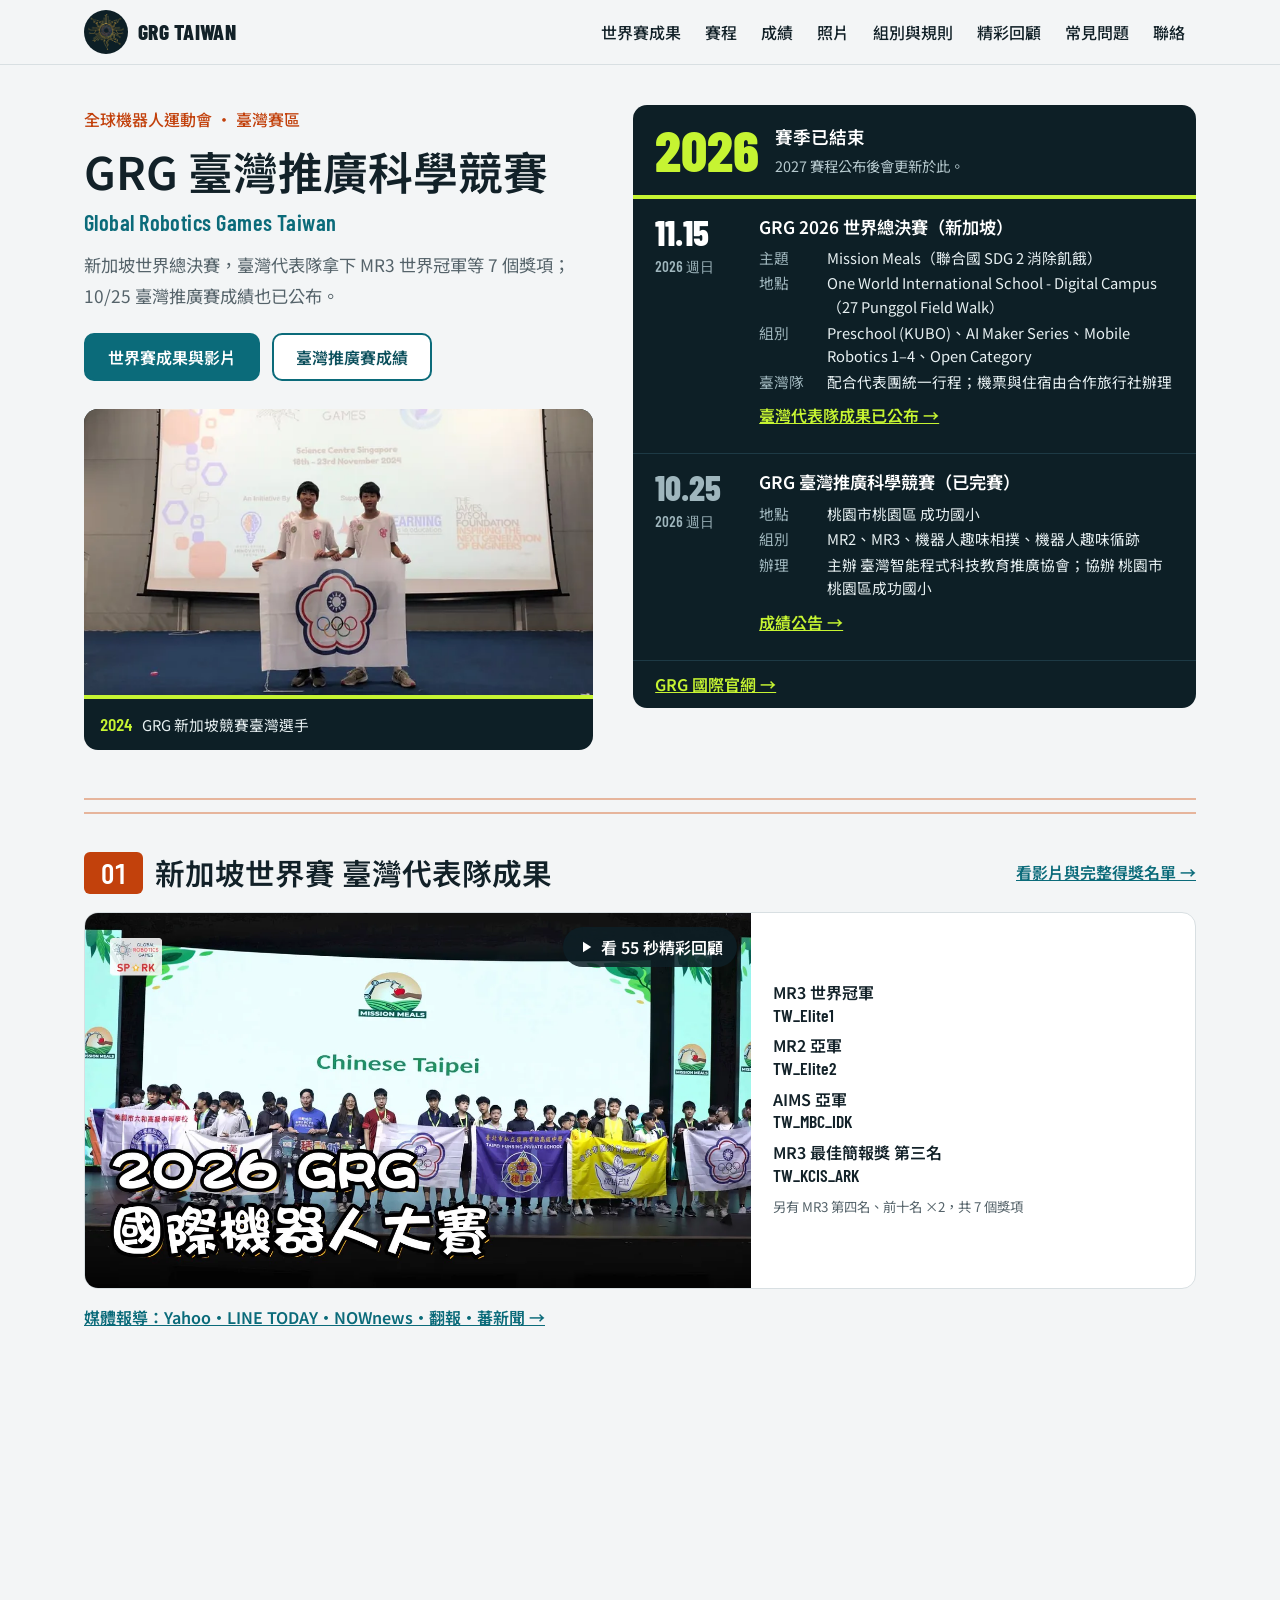
==== commit 56f34ef0: "首屏放回 2024 新加坡代表隊合照（計分板保留）；數字窄體自架、中文字型 FCP 後才抓、首屏外區塊 content-visibility - 首屏：左欄標題＋按鈕＋合照（WebP＋手機 srcse" ====
--- a/index.html
+++ b/index.html
@@ -89,11 +89,10 @@
 </script>
 <link rel="preconnect" href="https://fonts.googleapis.com">
 <link rel="preconnect" href="https://fonts.gstatic.com" crossorigin>
-<!-- 中文字型等頁面載入完才抓（先用系統字畫出來，避免首屏文字 LCP 被字型拖到 4 秒）；數字窄體維持非阻塞 swap -->
-<link rel="preload" as="style" href="https://fonts.googleapis.com/css2?family=Barlow+Condensed:wght@600;800&display=swap">
-<script>addEventListener('load',function(){var l=document.createElement('link');l.rel='stylesheet';l.href='https://fonts.googleapis.com/css2?family=Noto+Sans+TC:wght@400;500;600&display=swap';document.head.appendChild(l)})</script>
-<link rel="stylesheet" href="https://fonts.googleapis.com/css2?family=Barlow+Condensed:wght@600;800&display=swap" media="print" onload="this.media='all'">
-<noscript><link rel="stylesheet" href="https://fonts.googleapis.com/css2?family=Noto+Sans+TC:wght@400;500;600&display=swap"><link rel="stylesheet" href="https://fonts.googleapis.com/css2?family=Barlow+Condensed:wght@600;800&display=swap"></noscript>
+<!-- 數字窄體 Barlow Condensed 放在本站 fonts/（OFL 授權，同網域不用另開連線）。中文字型等頁面載入完、而且第一次畫出文字（FCP）之後才抓，瀏覽器不支援就 3 秒後抓（先用系統字畫出來，避免首屏被字型拖慢） -->
+<style>@font-face{font-family:"Barlow Condensed";font-style:normal;font-weight:600;font-display:swap;src:url(fonts/barlow-condensed-600-latin.woff2) format("woff2")}@font-face{font-family:"Barlow Condensed";font-style:normal;font-weight:800;font-display:swap;src:url(fonts/barlow-condensed-800-latin.woff2) format("woff2")}</style>
+<script>(function(){var n=0;function add(){if(n++)return;var l=document.createElement('link');l.rel='stylesheet';l.href='https://fonts.googleapis.com/css2?family=Noto+Sans+TC:wght@400;500;600&display=swap';document.head.appendChild(l)}addEventListener('load',function(){setTimeout(add,3000);try{new PerformanceObserver(function(e){if(e.getEntriesByName('first-contentful-paint').length)setTimeout(add,0)}).observe({type:'paint',buffered:true})}catch(x){add()}})})();if(location.hash)document.documentElement.classList.add('cv-off');document.addEventListener('click',function(e){var a=e.target.closest&&e.target.closest('a[href^="#"]');if(a)document.documentElement.classList.add('cv-off')},true)</script>
+<noscript><link rel="stylesheet" href="https://fonts.googleapis.com/css2?family=Noto+Sans+TC:wght@400;500;600&display=swap"></noscript>
 <style>
 /* 版面：「運動會成績公告」。淺灰底；深色計分板（年份、賽程）在第一屏；成績用表格；區塊之間用跑道分道線＋道次編號分隔。數字一律窄體運動字型。單欄 72rem，左對齊。字重最多 600。 */
 :root{
@@ -133,9 +132,15 @@
 .menu .panel a{min-height:48px;display:flex;align-items:center;text-decoration:none;color:var(--ink);font-weight:500;border-bottom:1px solid #eef1f2}
 @media (max-width:900px){.nav{display:none}.menu{display:block}}
 
-/* 第一屏：左邊標題＋兩顆按鈕，右邊計分板 */
+/* 第一屏：左邊標題＋兩顆按鈕＋代表隊合照，右邊計分板（手機：標題 → 合照 → 計分板） */
 .hero{padding-block:40px 48px}
-.hero .grid{display:grid;grid-template-columns:minmax(0,.95fr) minmax(0,1.05fr);gap:40px;align-items:center}
+.hero .grid{display:grid;grid-template-columns:minmax(0,.95fr) minmax(0,1.05fr);grid-template-areas:"intro board" "shot board";gap:28px 40px;align-items:start}
+.hero .intro{grid-area:intro}
+.hero .board{grid-area:board}
+.shot{grid-area:shot;margin:0;border-radius:var(--r);overflow:hidden;background:var(--board)}
+.shot img{width:100%;aspect-ratio:16/9;object-fit:cover;object-position:50% 70%}
+.shot figcaption{display:flex;align-items:baseline;gap:10px;padding:10px 16px;color:#e7f0f2;font-size:.92rem;border-top:4px solid var(--lime)}
+.shot figcaption .num{color:var(--lime);font-weight:600;font-size:1.1rem}
 .hero .tag{margin:0;font-weight:500;color:var(--track)}
 .hero h1{font-size:clamp(1.9rem,4.2vw,2.8rem);margin-top:8px}
 .hero h1 .en{display:block;font:600 clamp(1.1rem,2vw,1.4rem)/1.2 var(--num);letter-spacing:.02em;color:var(--teal);margin-top:8px}
@@ -145,7 +150,7 @@
 .btn.primary{background:var(--teal);color:#fff}
 .btn.primary:hover{background:var(--teal-d);border-color:var(--teal-d)}
 .btn.ghost{background:#fff;color:var(--teal-d)}
-@media (max-width:900px){.hero .grid{grid-template-columns:1fr;gap:24px}.hero{padding-block:22px 32px}}
+@media (max-width:900px){.hero .grid{grid-template-columns:1fr;grid-template-areas:"intro" "shot" "board";gap:24px}.hero{padding-block:22px 32px}.shot img{aspect-ratio:3/2}}
 
 /* 計分板 */
 .board{background:var(--board);color:#e7f0f2;border-radius:var(--r);overflow:hidden}
@@ -167,7 +172,8 @@
 @media (max-width:600px){.fx .xs{display:none}.fx{grid-template-columns:1fr;gap:6px;padding:14px 18px}.fx .d{display:flex;gap:10px;align-items:baseline}.fx .y{margin:0}.count{padding:14px 18px}.count .big{font-size:3rem}.go.foot{padding:0 18px}}
 
 /* 區塊：跑道分道線＋道次編號當分隔 */
-section:not(.hero){padding-block:0 48px}
+section:not(.hero){padding-block:0 48px;content-visibility:auto;contain-intrinsic-size:auto 900px}/* 首屏以外的區塊捲到附近才排版，省掉手機第一次載入的版面計算；點站內錨點時加 .cv-off 全部排好，平滑捲動才會停在對的位置 */
+.cv-off section:not(.hero){content-visibility:visible}
 section:not(.hero) > .wrap::before{content:"";display:block;height:12px;border-block:2px solid var(--lane);margin-bottom:36px}
 .head{display:flex;align-items:end;justify-content:space-between;gap:4px 12px;flex-wrap:wrap;margin-bottom:18px}
 .head h2{font-size:clamp(1.4rem,3vw,1.85rem);display:flex;align-items:center;gap:12px}
@@ -311,7 +317,7 @@
 <main id="main">
   <section class="hero" id="top">
     <div class="wrap grid">
-      <div>
+      <div class="intro">
         <p class="tag">全球機器人運動會 · 臺灣賽區</p>
         <h1>GRG 臺灣推廣科學競賽<span class="en">Global Robotics Games Taiwan</span></h1>
         <p class="lead">新加坡世界總決賽，臺灣代表隊拿下 MR3 世界冠軍等 7 個獎項；10/25 臺灣推廣賽成績也已公布。</p>
@@ -320,6 +326,10 @@
           <a class="btn ghost" href="#results">臺灣推廣賽成績</a>
         </div>
       </div>
+      <figure class="shot">
+        <img src="img/grg-singapore-2024.webp" srcset="img/grg-singapore-2024-700.webp 700w, img/grg-singapore-2024.webp 1200w" sizes="(min-width: 901px) 560px, calc(100vw - 40px)" width="1200" height="901" alt="臺灣選手在新加坡 GRG 競賽會場舉牌合影" fetchpriority="high">
+        <figcaption><span class="num">2024</span><span>GRG 新加坡競賽臺灣選手</span></figcaption>
+      </figure>
       <div class="board" id="schedule" aria-label="2026 賽程計分板">
         <div class="count" id="count">
           <span class="big num" id="days">11/15</span>
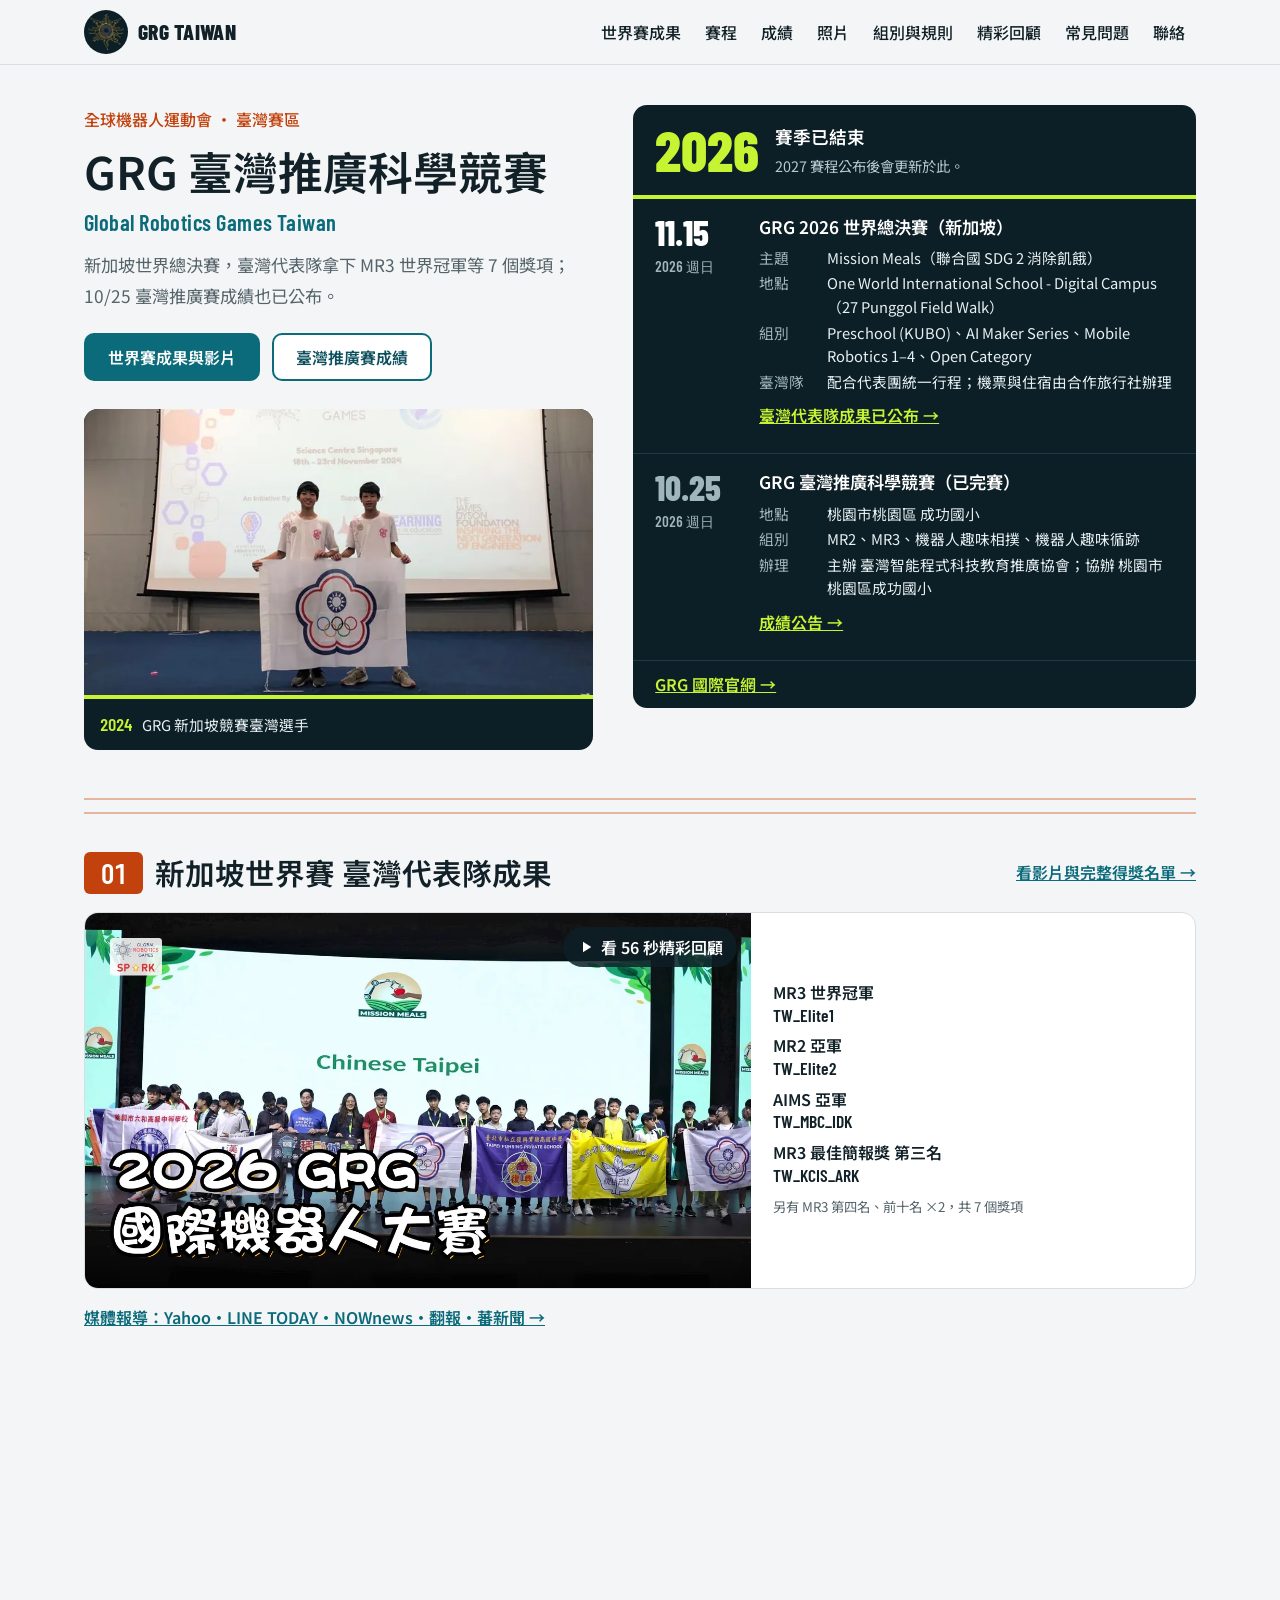
==== commit 42143a2a: "新加坡成果頁：精彩回顧影片換修正版（MR2 亞軍段改用 TW_Elite2 照片），字幕依新時間點重轉，長度 55→56 秒 Co-Authored-By: Claude Opus 5.5 <nore" ====
--- a/index.html
+++ b/index.html
@@ -369,7 +369,7 @@
     <div class="wrap">
       <div class="head"><h2><span class="ln num">01</span>新加坡世界賽 臺灣代表隊成果</h2><p><a class="more" href="singapore-2026.html">看影片與完整得獎名單 →</a></p></div>
       <a class="wf" href="singapore-2026.html">
-        <span class="pic"><img src="media/singapore-2026/highlight-poster.webp" width="1280" height="720" alt="2026 GRG 新加坡世界賽 臺灣代表隊精彩回顧影片封面" loading="lazy"><span class="play"><svg width="18" height="18" viewBox="0 0 24 24" fill="currentColor" aria-hidden="true"><path d="M8 5v14l11-7z"/></svg>看 55 秒精彩回顧</span></span>
+        <span class="pic"><img src="media/singapore-2026/highlight-poster.webp" width="1280" height="720" alt="2026 GRG 新加坡世界賽 臺灣代表隊精彩回顧影片封面" loading="lazy"><span class="play"><svg width="18" height="18" viewBox="0 0 24 24" fill="currentColor" aria-hidden="true"><path d="M8 5v14l11-7z"/></svg>看 56 秒精彩回顧</span></span>
         <span class="txt"><span><b>MR3 世界冠軍</b>TW_Elite1</span><span><b>MR2 亞軍</b>TW_Elite2</span><span><b>AIMS 亞軍</b>TW_MBC_IDK</span><span><b>MR3 最佳簡報獎 第三名</b>TW_KCIS_ARK</span><small>另有 MR3 第四名、前十名 ×2，共 7 個獎項</small></span>
       </a>
       <p class="morep"><a class="more" href="singapore-2026.html#press">媒體報導：Yahoo・LINE TODAY・NOWnews・翻報・蕃新聞 →</a></p>
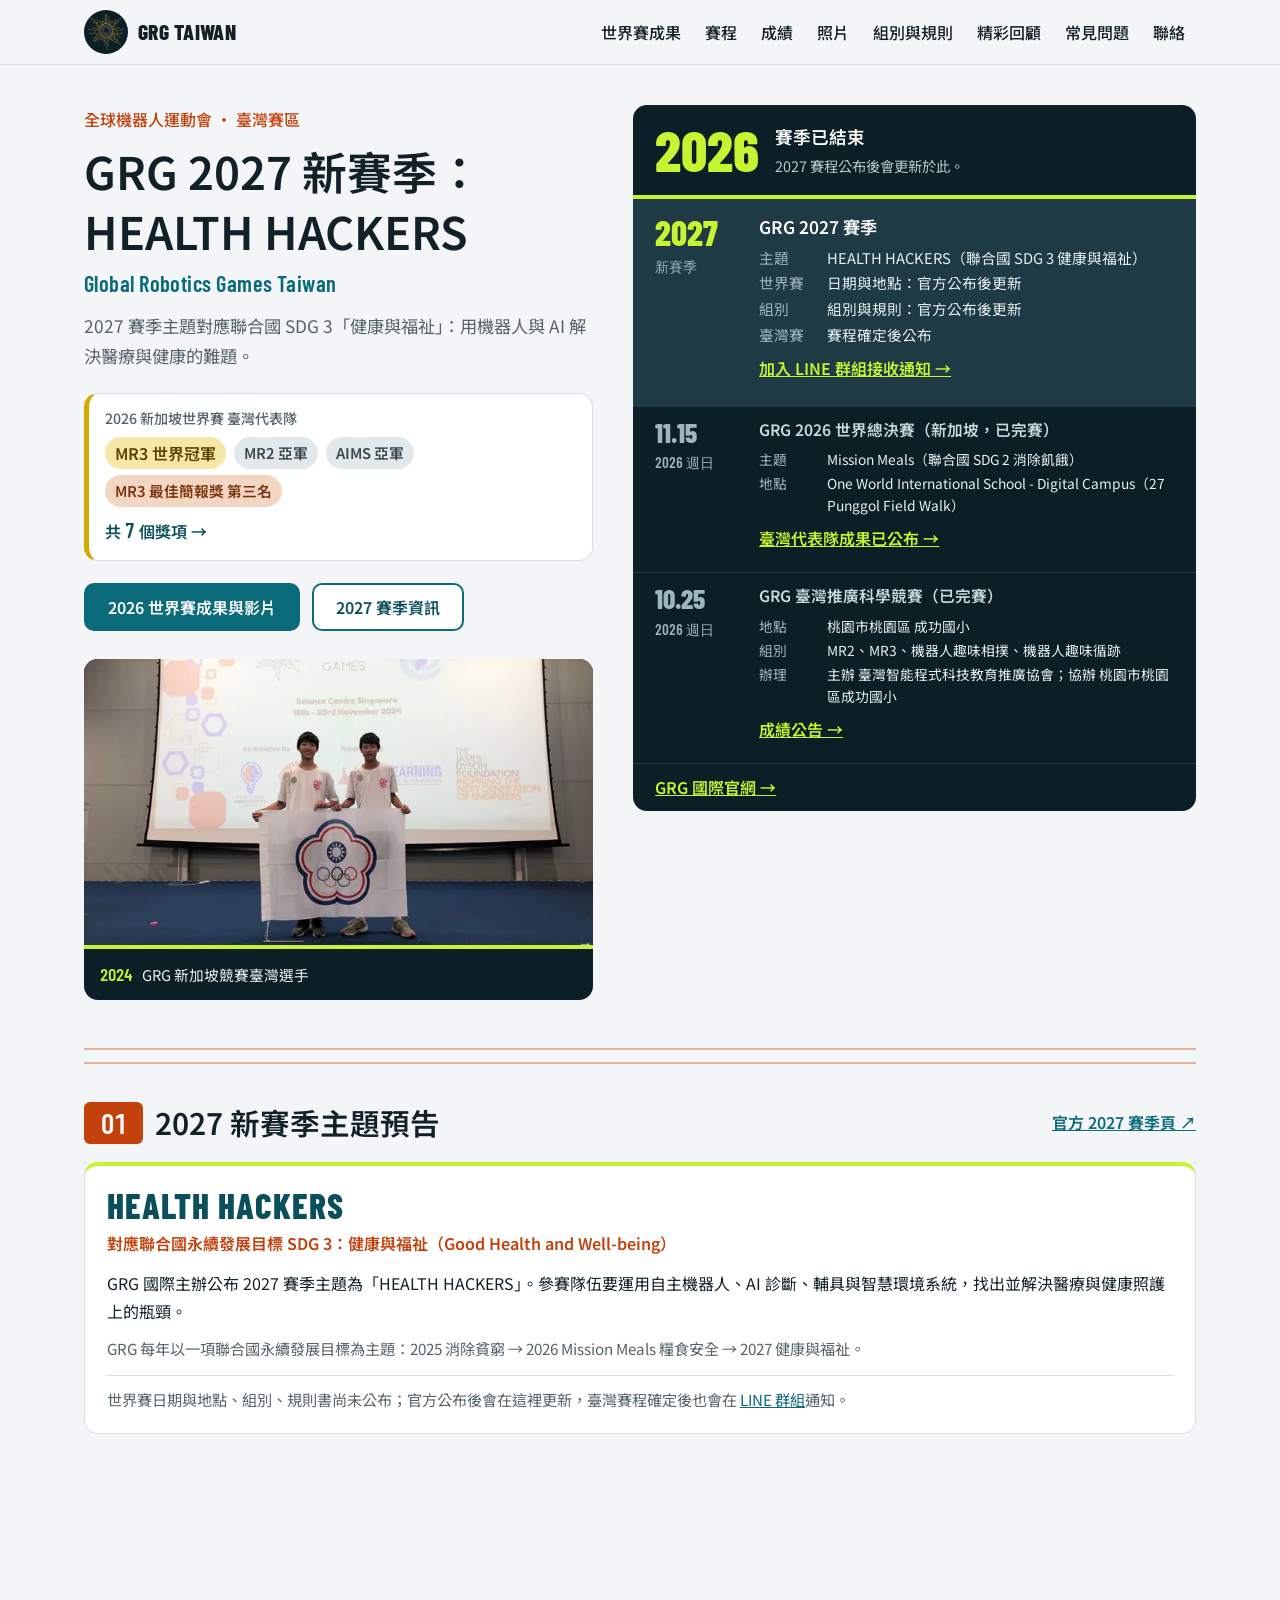
==== commit c3d2694c: "GRG 官網：首頁改 2027 新賽季 HEALTH HACKERS＋2026 戰績條，成果頁加三立新聞影片 - 首頁 hero 改 2027 新賽季（SDG 3 健康與福祉）＋2026 世界賽獎牌條" ====
--- a/index.html
+++ b/index.html
@@ -3,8 +3,8 @@
 <head>
 <meta charset="UTF-8">
 <meta name="viewport" content="width=device-width, initial-scale=1.0">
-<title>GRG 2026 臺灣賽區官方網站 | Global Robotics Games 全球機器人運動會 - SPARK</title>
-<meta name="description" content="2026 Global Robotics Games（GRG）臺灣賽區官方網站。新加坡世界總決賽臺灣代表隊獲 MR3 世界冠軍、MR2 亞軍、AIMS 亞軍等 7 個獎項，附精彩回顧影片。10/25 臺灣推廣科學競賽（桃園成功國小）獲獎名單公布：機器人趣味相撲、趣味循跡、MR2、MR3 各組名次。提供 MR1–MR4、AI Maker、Open 組中文規則。">
+<title>GRG 臺灣賽區官方網站｜2027 新賽季 HEALTH HACKERS・2026 世界冠軍 | Global Robotics Games - SPARK</title>
+<meta name="description" content="Global Robotics Games（GRG）臺灣賽區官方網站。2027 新賽季主題 HEALTH HACKERS（聯合國 SDG 3 健康與福祉），日期與組別官方公布後更新。2026 新加坡世界總決賽臺灣代表隊獲 MR3 世界冠軍、MR2 亞軍、AIMS 亞軍等 7 個獎項，附精彩回顧影片與三立新聞報導。10/25 臺灣推廣科學競賽（桃園成功國小）獲獎名單公布：機器人趣味相撲、趣味循跡、MR2、MR3 各組名次。提供 MR1–MR4、AI Maker、Open 組中文規則。">
 <meta name="robots" content="index, follow, max-image-preview:large">
 <link rel="canonical" href="https://global-robotics-games-taiwan.github.io/">
 <link rel="icon" type="image/png" sizes="192x192" href="img/favicon-192.png">
@@ -12,16 +12,16 @@
 <meta name="theme-color" content="#0b4f5c">
 <meta property="og:type" content="website">
 <meta property="og:url" content="https://global-robotics-games-taiwan.github.io/">
-<meta property="og:title" content="GRG 2026 新加坡世界賽 臺灣代表隊 MR3 世界冠軍">
-<meta property="og:description" content="臺灣代表隊在新加坡 GRG 世界總決賽獲 MR3 世界冠軍、MR2 亞軍、AIMS 亞軍等 7 個獎項，看精彩回顧影片。">
+<meta property="og:title" content="GRG 2027 新賽季 HEALTH HACKERS｜2026 臺灣代表隊 MR3 世界冠軍">
+<meta property="og:description" content="GRG 2027 新賽季主題 HEALTH HACKERS（SDG 3 健康與福祉）。2026 新加坡世界總決賽臺灣代表隊獲 MR3 世界冠軍、MR2 亞軍、AIMS 亞軍等 7 個獎項，看精彩回顧影片與三立新聞報導。">
 <meta property="og:image" content="https://global-robotics-games-taiwan.github.io/media/singapore-2026/og-1200x630.jpg">
 <meta property="og:image:width" content="1200">
 <meta property="og:image:height" content="630">
 <meta property="og:site_name" content="GRG Taiwan 2026">
 <meta property="og:locale" content="zh_TW">
 <meta name="twitter:card" content="summary_large_image">
-<meta name="twitter:title" content="GRG 2026 新加坡世界賽 臺灣代表隊 MR3 世界冠軍">
-<meta name="twitter:description" content="臺灣代表隊在新加坡 GRG 世界總決賽獲 MR3 世界冠軍、MR2 亞軍、AIMS 亞軍等 7 個獎項。">
+<meta name="twitter:title" content="GRG 2027 新賽季 HEALTH HACKERS｜2026 臺灣代表隊 MR3 世界冠軍">
+<meta name="twitter:description" content="GRG 2027 新賽季主題 HEALTH HACKERS。2026 新加坡世界總決賽臺灣代表隊獲 MR3 世界冠軍、MR2 亞軍、AIMS 亞軍等 7 個獎項。">
 <meta name="twitter:image" content="https://global-robotics-games-taiwan.github.io/media/singapore-2026/og-1200x630.jpg">
 <script type="application/ld+json">
 {
@@ -31,7 +31,7 @@
       "@type": "WebSite",
       "@id": "https://global-robotics-games-taiwan.github.io/#website",
       "url": "https://global-robotics-games-taiwan.github.io/",
-      "name": "GRG 2026 臺灣賽區官方網站 | Global Robotics Games Taiwan",
+      "name": "GRG 臺灣賽區官方網站 | Global Robotics Games Taiwan",
       "alternateName": ["GRG Taiwan", "全球機器人運動會臺灣賽區"],
       "publisher": {"@id": "https://global-robotics-games-taiwan.github.io/#organization"},
       "inLanguage": "zh-TW"
@@ -64,7 +64,7 @@
       "@type": "SportsEvent",
       "@id": "https://global-robotics-games-taiwan.github.io/#world-final",
       "name": "Global Robotics Games 2026 世界總決賽（新加坡）",
-      "description": "年度主題 Mission Meals（聯合國 SDG 2 消除飢餓），組別含 Preschool (KUBO)、AI Maker Series、Mobile Robotics 1–4、Open Category。",
+      "description": "2026 年度主題 Mission Meals（聯合國 SDG 2 消除飢餓），臺灣代表隊獲 MR3 世界冠軍等 7 個獎項；組別含 Preschool (KUBO)、AI Maker Series、Mobile Robotics 1–4、Open Category。",
       "startDate": "2026-11-15",
       "endDate": "2026-11-15",
       "eventAttendanceMode": "https://schema.org/OfflineEventAttendanceMode",
@@ -169,6 +169,30 @@
 .fx dd{margin:0;color:#e7f0f2}
 .go{display:inline-flex;align-items:center;min-height:44px;color:var(--lime);font-weight:600}
 .go.foot{display:flex;padding:0 22px;border-top:1px solid var(--board-2);min-height:48px}
+.fx.next{background:var(--board-2)}
+.fx.next .day{color:var(--lime)}
+.fx.done{padding-block:12px}
+.fx.done .day{font-size:1.7rem}
+.fx.done h2{font-size:.98rem;color:#c9d8dc}
+.fx.done dl{font-size:.86rem}
+.fx.done .xs{display:none}
+/* 2026 戰績獎牌條（第一屏） */
+.medals{display:block;margin:0 0 22px;padding:12px 16px;background:var(--card);border:1px solid var(--line);border-left:5px solid #d4a800;border-radius:var(--r);text-decoration:none;color:var(--ink);max-width:34em}
+.medals .mt{display:block;font-size:.88rem;color:var(--muted);font-weight:500}
+.medals .ml{display:flex;flex-wrap:wrap;gap:6px 8px;margin:6px 0}
+.medals .m{display:inline-flex;align-items:center;min-height:32px;padding:0 10px;border-radius:999px;font-weight:600;font-size:.92rem;background:#e3e8eb;color:#3a4a52}
+.medals .m.g{background:#f6e7a6;color:#5c4300;font-size:1rem}.medals .m.b{background:#f3d6c2;color:#7a3410}
+.medals .mf{display:block;font-weight:600;color:var(--teal-d)}
+.medals .mf .num{font-size:1.25rem}
+.medals:hover{border-color:#d4a800}.medals:hover .mf{text-decoration:underline}
+/* 2027 新賽季 */
+.season{background:var(--card);border:1px solid var(--line);border-top:4px solid var(--lime);border-radius:var(--r);padding:20px 22px}
+.season .theme{margin:0 0 4px;font:800 clamp(1.6rem,3.6vw,2.2rem)/1.1 var(--num);letter-spacing:.03em;color:var(--teal-d)}
+.season .sdg{margin:0 0 12px;font-weight:600;color:var(--track)}
+.season p{margin:0 0 10px}
+.season .path{color:var(--muted);font-size:.95rem}
+.season .tbd{margin:14px 0 0;padding-top:10px;border-top:1px solid var(--line);color:var(--muted);font-size:.95rem}
+@media (max-width:600px){.season{padding:16px 16px}}
 @media (max-width:600px){.fx .xs{display:none}.fx{grid-template-columns:1fr;gap:6px;padding:14px 18px}.fx .d{display:flex;gap:10px;align-items:baseline}.fx .y{margin:0}.count{padding:14px 18px}.count .big{font-size:3rem}.go.foot{padding:0 18px}}
 
 /* 區塊：跑道分道線＋道次編號當分隔 */
@@ -319,26 +343,44 @@
     <div class="wrap grid">
       <div class="intro">
         <p class="tag">全球機器人運動會 · 臺灣賽區</p>
-        <h1>GRG 臺灣推廣科學競賽<span class="en">Global Robotics Games Taiwan</span></h1>
-        <p class="lead">新加坡世界總決賽，臺灣代表隊拿下 MR3 世界冠軍等 7 個獎項；10/25 臺灣推廣賽成績也已公布。</p>
+        <h1>GRG 2027 新賽季：HEALTH HACKERS<span class="en">Global Robotics Games Taiwan</span></h1>
+        <p class="lead">2027 賽季主題對應聯合國 SDG 3「健康與福祉」：用機器人與 AI 解決醫療與健康的難題。</p>
+        <a class="medals" href="singapore-2026.html" aria-label="2026 新加坡世界賽臺灣代表隊戰績，共 7 個獎項，看成果頁">
+          <span class="mt">2026 新加坡世界賽 臺灣代表隊</span>
+          <span class="ml"><span class="m g">MR3 世界冠軍</span><span class="m s">MR2 亞軍</span><span class="m s">AIMS 亞軍</span><span class="m b">MR3 最佳簡報獎 第三名</span></span>
+          <span class="mf">共 <b class="num">7</b> 個獎項 →</span>
+        </a>
         <div class="btns">
-          <a class="btn primary" href="singapore-2026.html">世界賽成果與影片</a>
-          <a class="btn ghost" href="#results">臺灣推廣賽成績</a>
+          <a class="btn primary" href="singapore-2026.html">2026 世界賽成果與影片</a>
+          <a class="btn ghost" href="#season-2027">2027 賽季資訊</a>
         </div>
       </div>
       <figure class="shot">
         <img src="img/grg-singapore-2024.webp" srcset="img/grg-singapore-2024-700.webp 700w, img/grg-singapore-2024.webp 1200w" sizes="(min-width: 901px) 560px, calc(100vw - 40px)" width="1200" height="901" alt="臺灣選手在新加坡 GRG 競賽會場舉牌合影" fetchpriority="high">
         <figcaption><span class="num">2024</span><span>GRG 新加坡競賽臺灣選手</span></figcaption>
       </figure>
-      <div class="board" id="schedule" aria-label="2026 賽程計分板">
+      <div class="board" id="schedule" aria-label="2027 賽季與 2026 賽程計分板">
         <div class="count" id="count">
           <span class="big num" id="days">11/15</span>
           <span><span class="unit" id="unit">新加坡世界總決賽</span><span class="ctext" id="countText">One World International School - Digital Campus</span></span>
         </div>
-        <div class="fx">
+        <div class="fx next">
+          <div class="d num"><span class="day">2027</span><span class="y">新賽季</span></div>
+          <div>
+            <h2>GRG 2027 賽季</h2>
+            <dl>
+              <dt>主題</dt><dd>HEALTH HACKERS（聯合國 SDG 3 健康與福祉）</dd>
+              <dt>世界賽</dt><dd>日期與地點：官方公布後更新</dd>
+              <dt>組別</dt><dd>組別與規則：官方公布後更新</dd>
+              <dt>臺灣賽</dt><dd>賽程確定後公布</dd>
+            </dl>
+            <a class="go" href="https://line.me/ti/g2/XWUYNGvXIzqFgE9b6Z4oTb1_jFIvgsxXs7SCJw?utm_source=invitation&amp;utm_medium=link_copy&amp;utm_campaign=default">加入 LINE 群組接收通知 →</a>
+          </div>
+        </div>
+        <div class="fx done">
           <div class="d num"><span class="day">11.15</span><span class="y">2026 週日</span></div>
           <div>
-            <h2>GRG 2026 世界總決賽（新加坡）</h2>
+            <h2>GRG 2026 世界總決賽（新加坡，已完賽）</h2>
             <dl>
               <dt>主題</dt><dd>Mission Meals（聯合國 SDG 2 消除飢餓）</dd>
               <dt>地點</dt><dd>One World International School - Digital Campus（27 Punggol Field Walk）</dd>
@@ -365,20 +407,33 @@
     </div>
   </section>
 
+  <section id="season-2027">
+    <div class="wrap">
+      <div class="head"><h2><span class="ln num">01</span>2027 新賽季主題預告</h2><p><a class="more" href="https://www.globalroboticsgames.com/competitions/2027-season-information" target="_blank" rel="noopener">官方 2027 賽季頁 ↗</a></p></div>
+      <div class="season">
+        <p class="theme">HEALTH HACKERS</p>
+        <p class="sdg">對應聯合國永續發展目標 SDG 3：健康與福祉（Good Health and Well-being）</p>
+        <p>GRG 國際主辦公布 2027 賽季主題為「HEALTH HACKERS」。參賽隊伍要運用自主機器人、AI 診斷、輔具與智慧環境系統，找出並解決醫療與健康照護上的瓶頸。</p>
+        <p class="path">GRG 每年以一項聯合國永續發展目標為主題：2025 消除貧窮 → 2026 Mission Meals 糧食安全 → 2027 健康與福祉。</p>
+        <p class="tbd">世界賽日期與地點、組別、規則書尚未公布；官方公布後會在這裡更新，臺灣賽程確定後也會在 <a href="#contact">LINE 群組</a>通知。</p>
+      </div>
+    </div>
+  </section>
+
   <section id="worlds">
     <div class="wrap">
-      <div class="head"><h2><span class="ln num">01</span>新加坡世界賽 臺灣代表隊成果</h2><p><a class="more" href="singapore-2026.html">看影片與完整得獎名單 →</a></p></div>
+      <div class="head"><h2><span class="ln num">02</span>新加坡世界賽 臺灣代表隊成果</h2><p><a class="more" href="singapore-2026.html">看影片與完整得獎名單 →</a></p></div>
       <a class="wf" href="singapore-2026.html">
         <span class="pic"><img src="media/singapore-2026/highlight-poster.webp" width="1280" height="720" alt="2026 GRG 新加坡世界賽 臺灣代表隊精彩回顧影片封面" loading="lazy"><span class="play"><svg width="18" height="18" viewBox="0 0 24 24" fill="currentColor" aria-hidden="true"><path d="M8 5v14l11-7z"/></svg>看 56 秒精彩回顧</span></span>
         <span class="txt"><span><b>MR3 世界冠軍</b>TW_Elite1</span><span><b>MR2 亞軍</b>TW_Elite2</span><span><b>AIMS 亞軍</b>TW_MBC_IDK</span><span><b>MR3 最佳簡報獎 第三名</b>TW_KCIS_ARK</span><small>另有 MR3 第四名、前十名 ×2，共 7 個獎項</small></span>
       </a>
-      <p class="morep"><a class="more" href="singapore-2026.html#press">媒體報導：Yahoo・LINE TODAY・NOWnews・翻報・蕃新聞 →</a></p>
+      <p class="morep"><a class="more" href="singapore-2026.html#press">媒體報導：三立新聞・Yahoo・LINE TODAY・NOWnews・翻報・蕃新聞 →</a></p>
     </div>
   </section>
 
   <section id="results">
     <div class="wrap">
-      <div class="head"><h2><span class="ln num">02</span>10/25 臺灣推廣賽 成績公告</h2><p>恭喜所有獲獎隊伍</p></div>
+      <div class="head"><h2><span class="ln num">03</span>10/25 臺灣推廣賽 成績公告</h2><p>恭喜所有獲獎隊伍</p></div>
       <div class="rtabs" role="tablist" aria-label="選擇組別"><button type="button" role="tab" id="rt1" aria-controls="rp1" aria-selected="true">相撲自動 國小</button><button type="button" role="tab" id="rt2" aria-controls="rp2" aria-selected="false" tabindex="-1">相撲自動 國高中</button><button type="button" role="tab" id="rt3" aria-controls="rp3" aria-selected="false" tabindex="-1">相撲遙控</button><button type="button" role="tab" id="rt4" aria-controls="rp4" aria-selected="false" tabindex="-1">趣味循跡</button><button type="button" role="tab" id="rt5" aria-controls="rp5" aria-selected="false" tabindex="-1">MR2／MR3</button></div>
       <div class="rpanel" role="tabpanel" id="rp1" aria-labelledby="rt1" tabindex="0">
         <h3 class="rh">機器人趣味相撲　自動組（國小）</h3>
@@ -406,7 +461,7 @@
 
   <section id="photos">
     <div class="wrap">
-      <div class="head"><h2><span class="ln num">03</span>10/25 臺灣推廣賽 活動照片</h2><p>精選 36 張，點照片看大圖</p></div>
+      <div class="head"><h2><span class="ln num">04</span>10/25 臺灣推廣賽 活動照片</h2><p>精選 36 張，點照片看大圖</p></div>
       <div class="gallery folded" id="gallery">
         <a class="pick" href="images/taoyuan-2026/tw2026-01.webp" data-cap="場地與場邊花絮：開賽前場館全景"><img src="images/taoyuan-2026/tw2026-01-s.webp" width="640" height="360" alt="場地與場邊花絮：開賽前場館全景" loading="lazy" decoding="async"></a>
         <a href="images/taoyuan-2026/tw2026-02.webp" data-cap="場地與場邊花絮：工作人員"><img src="images/taoyuan-2026/tw2026-02-s.webp" width="640" height="360" alt="場地與場邊花絮：工作人員" loading="lazy" decoding="async"></a>
@@ -454,7 +509,7 @@
 
   <section id="apply">
     <div class="wrap">
-      <div class="head"><h2><span class="ln num">04</span>報名 3 步驟</h2><p>10/25 臺灣推廣賽報名已截止</p></div>
+      <div class="head"><h2><span class="ln num">05</span>報名 3 步驟</h2><p>10/25 臺灣推廣賽報名已截止</p></div>
       <ol class="steps">
         <li><h3>線上報名</h3><p>填寫教練與選手資料。</p><a href="https://forms.gle/FFsFxDpUoLM1TUwa9">報名表單</a></li>
         <li><h3>匯款後填表</h3><p>完成匯款後，填寫匯款表單。</p><a href="https://forms.gle/XxJJE6dLf5sWqfb1A">匯款表單</a></li>
@@ -465,7 +520,7 @@
 
   <section id="groups">
     <div class="wrap">
-      <div class="head"><h2><span class="ln num">05</span>組別與規則</h2><p><a href="https://www.globalroboticsgames.com/">GRG 國際官網</a></p></div>
+      <div class="head"><h2><span class="ln num">06</span>組別與規則</h2><p><a href="https://www.globalroboticsgames.com/">GRG 國際官網</a></p></div>
       <h3 class="gh">10/25 臺灣推廣賽</h3>
       <div class="groups">
         <div class="grp local"><div class="code">MR2 / MR3</div><h3>Mobile Robotics II &amp; III</h3><p><span class="age">10–12 歲／13–16 歲</span>　LEGO SPIKE Prime／EV3，多重搬運與精確定位。</p><div class="links"><a href="rules/mr23_rules.html">中文規則</a><a href="rules/mr23_rules_en.html">English</a></div></div>
@@ -486,7 +541,7 @@
 
   <section id="moments">
     <div class="wrap">
-      <div class="head"><h2><span class="ln num">06</span>精彩回顧</h2></div>
+      <div class="head"><h2><span class="ln num">07</span>精彩回顧</h2></div>
       <figure class="voice">
         <blockquote>「打相撲第一次聽到全場都是笑聲」</blockquote>
         <p class="tags">不是為了拔尖而比賽；輸了也會笑，也會跟旁邊的隊伍交流，這才是比賽。</p>
@@ -505,7 +560,7 @@
 
   <section id="faq" class="faq">
     <div class="wrap">
-      <div class="head"><h2><span class="ln num">07</span>常見問題</h2></div>
+      <div class="head"><h2><span class="ln num">08</span>常見問題</h2></div>
       <details><summary>什麼是 GRG？</summary><p>GRG（Global Robotics Games 全球機器人運動會）是青少年機器人與人工智慧挑戰賽，強調實作、演算法與跨領域應用。2026 臺灣賽區由臺灣智能程式科技教育推廣協會（SPARK）主辦。</p></details>
       <details><summary>有哪些組別與年齡限制？</summary><p>MR1：7–9 歲；MR2／MR3：10–16 歲；AI Maker Series：小學 9–12 歲、中學 12–17 歲；MR4：17 歲以上；Open 公開組：國小至高中職。10/25 臺灣推廣賽另有機器人趣味相撲與趣味循跡。</p></details>
       <details><summary>怎麼報名？</summary><p>填寫線上報名表，匯款後填寫匯款表單，再加入 LINE 群組接收賽前通知。</p></details>
@@ -515,7 +570,7 @@
 
   <section id="contact">
     <div class="wrap">
-      <div class="head"><h2><span class="ln num">08</span>聯絡我們</h2><p>報名問題請先加入 LINE 群組詢問</p></div>
+      <div class="head"><h2><span class="ln num">09</span>聯絡我們</h2><p>報名問題請先加入 LINE 群組詢問</p></div>
       <div class="contact">
         <a href="https://line.me/ti/g2/XWUYNGvXIzqFgE9b6Z4oTb1_jFIvgsxXs7SCJw?utm_source=invitation&amp;utm_medium=link_copy&amp;utm_campaign=default"><small>LINE</small><b>GRG 報名群組</b></a>
         <a href="https://www.facebook.com/profile.php?id=61595224448955"><small>Facebook</small><b>Global Robotics Games Taiwan</b></a>
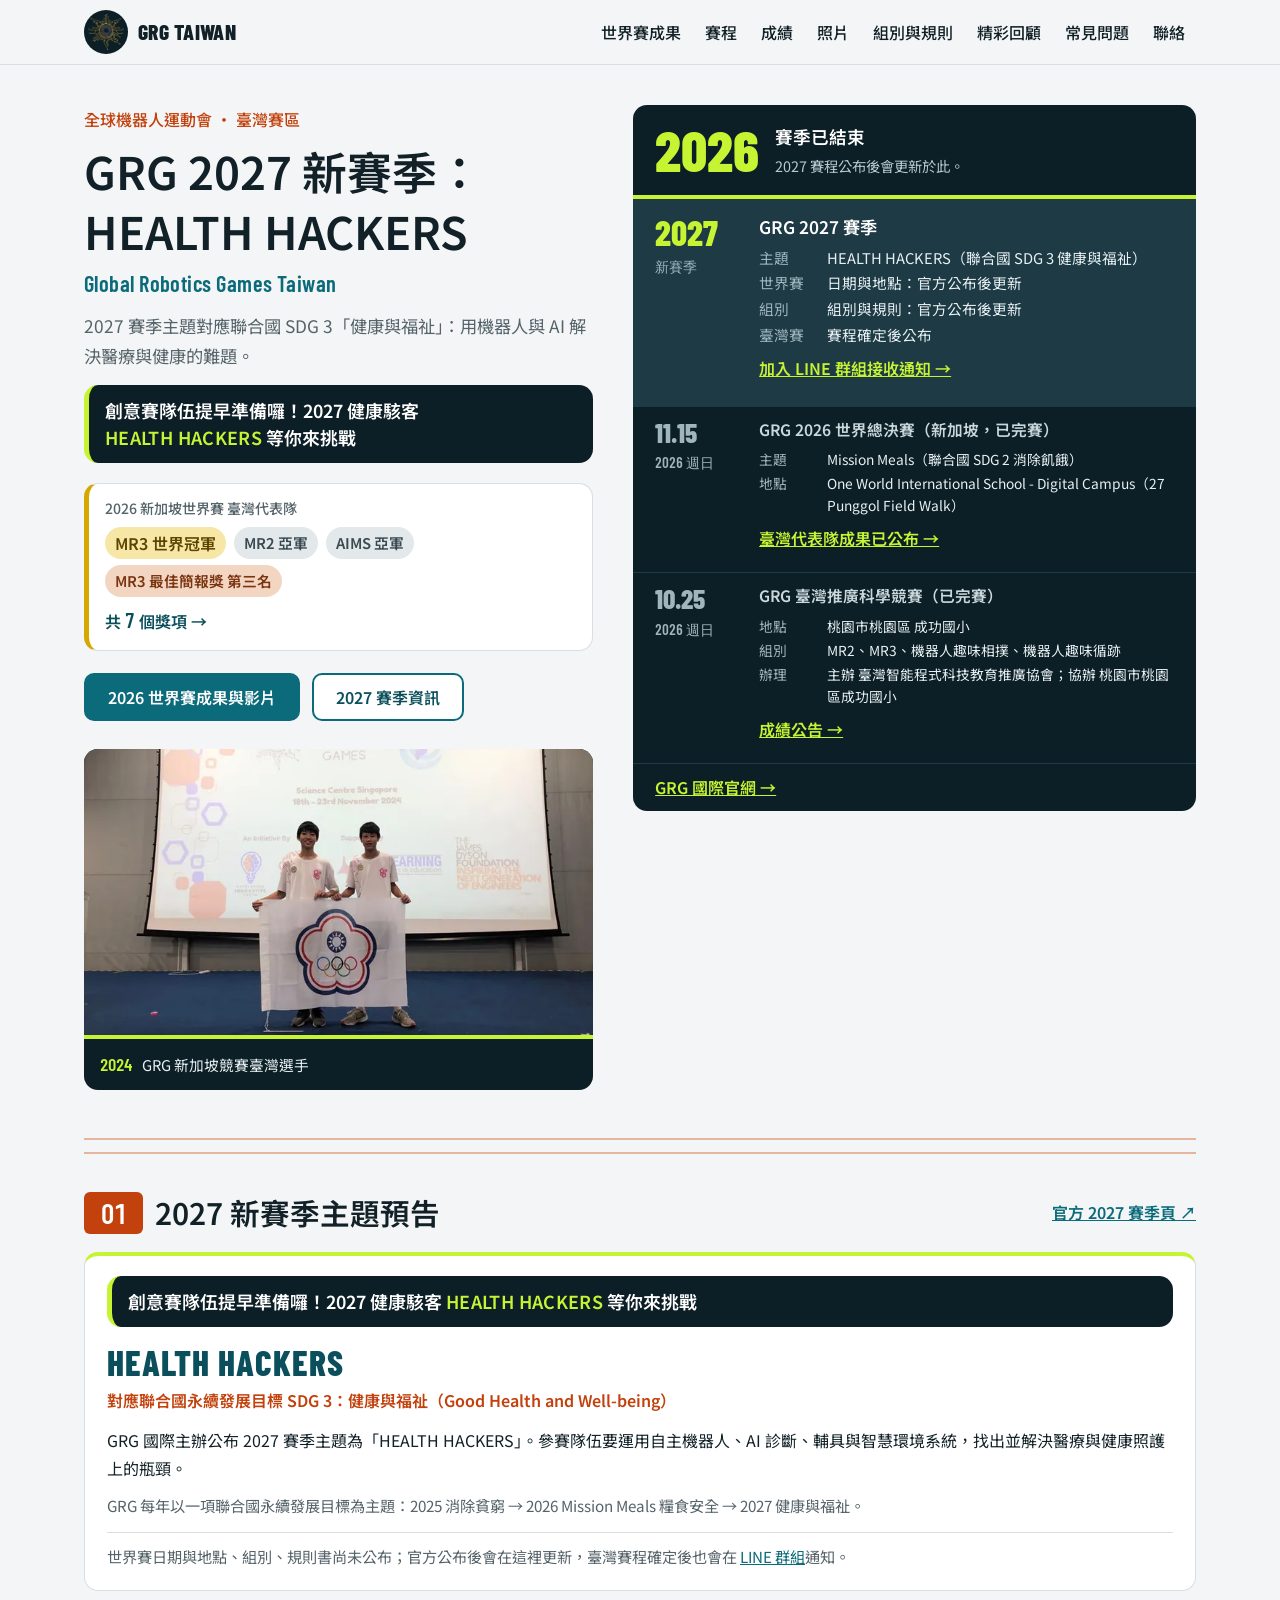
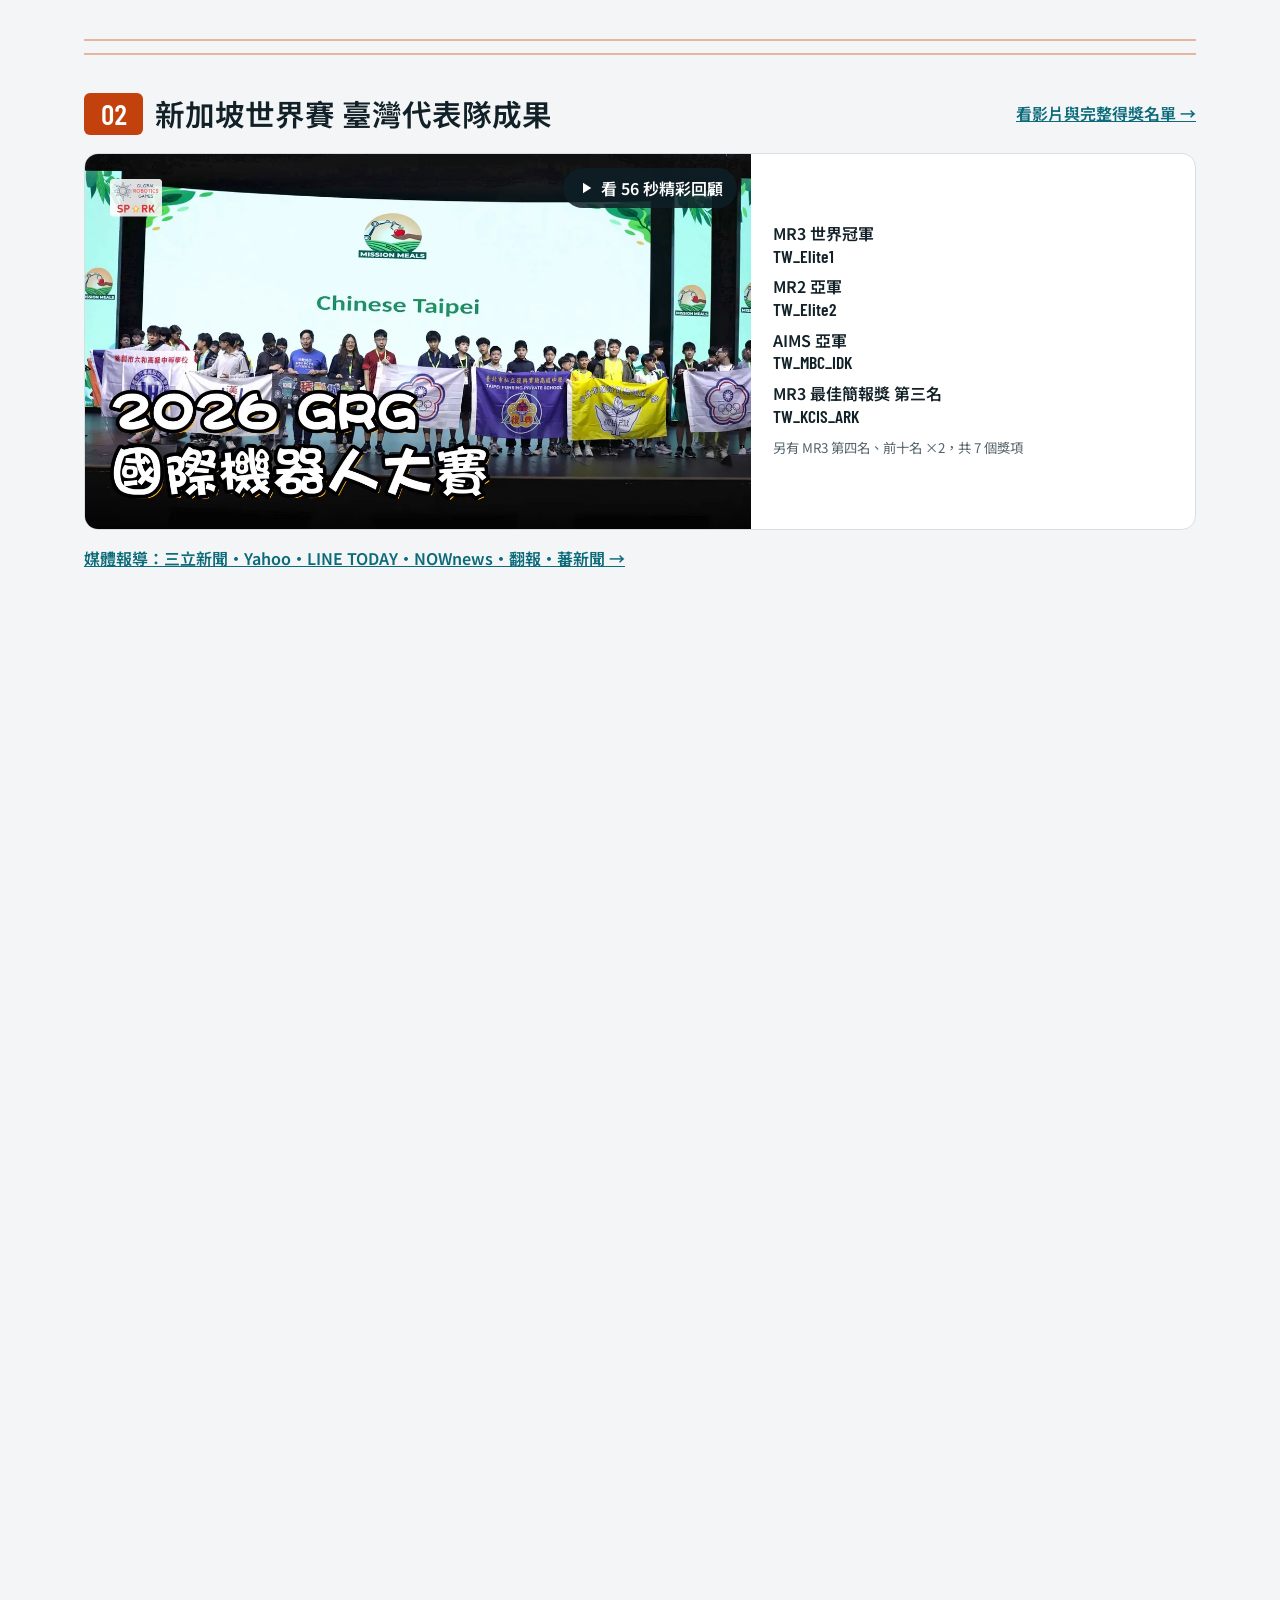
==== commit 481cc70a: "GRG 官網：首頁 hero 與 #season-2027 加 2027 招生標語（創意賽隊伍提早準備囉！2027 健康駭客 HEALTH HACKERS 等你來挑戰） Co-Authored-By:" ====
--- a/index.html
+++ b/index.html
@@ -185,6 +185,13 @@
 .medals .mf{display:block;font-weight:600;color:var(--teal-d)}
 .medals .mf .num{font-size:1.25rem}
 .medals:hover{border-color:#d4a800}.medals:hover .mf{text-decoration:underline}
+/* 2027 招生標語（hero 與 #season-2027 共用；片段不斷行，只在片段之間換行） */
+.call{margin:0 0 20px;padding:12px 16px;background:var(--board);color:#fff;border-left:5px solid var(--lime);border-radius:var(--r);font-weight:600;font-size:1.12rem;line-height:1.5;max-width:34em}
+.call .k{white-space:nowrap}
+.call .hh{color:var(--lime);letter-spacing:.02em}
+.hero .lead + .call{margin-top:-8px}
+.season .call{margin:0 0 16px;max-width:none}
+@media (max-width:600px){.call{font-size:1.02rem;padding:10px 14px}}
 /* 2027 新賽季 */
 .season{background:var(--card);border:1px solid var(--line);border-top:4px solid var(--lime);border-radius:var(--r);padding:20px 22px}
 .season .theme{margin:0 0 4px;font:800 clamp(1.6rem,3.6vw,2.2rem)/1.1 var(--num);letter-spacing:.03em;color:var(--teal-d)}
@@ -345,6 +352,7 @@
         <p class="tag">全球機器人運動會 · 臺灣賽區</p>
         <h1>GRG 2027 新賽季：HEALTH HACKERS<span class="en">Global Robotics Games Taiwan</span></h1>
         <p class="lead">2027 賽季主題對應聯合國 SDG 3「健康與福祉」：用機器人與 AI 解決醫療與健康的難題。</p>
+        <p class="call"><span class="k">創意賽隊伍提早準備囉！</span><wbr><span class="k">2027 健康駭客</span> <span class="k hh">HEALTH HACKERS</span> <span class="k">等你來挑戰</span></p>
         <a class="medals" href="singapore-2026.html" aria-label="2026 新加坡世界賽臺灣代表隊戰績，共 7 個獎項，看成果頁">
           <span class="mt">2026 新加坡世界賽 臺灣代表隊</span>
           <span class="ml"><span class="m g">MR3 世界冠軍</span><span class="m s">MR2 亞軍</span><span class="m s">AIMS 亞軍</span><span class="m b">MR3 最佳簡報獎 第三名</span></span>
@@ -411,6 +419,7 @@
     <div class="wrap">
       <div class="head"><h2><span class="ln num">01</span>2027 新賽季主題預告</h2><p><a class="more" href="https://www.globalroboticsgames.com/competitions/2027-season-information" target="_blank" rel="noopener">官方 2027 賽季頁 ↗</a></p></div>
       <div class="season">
+        <p class="call"><span class="k">創意賽隊伍提早準備囉！</span><wbr><span class="k">2027 健康駭客</span> <span class="k hh">HEALTH HACKERS</span> <span class="k">等你來挑戰</span></p>
         <p class="theme">HEALTH HACKERS</p>
         <p class="sdg">對應聯合國永續發展目標 SDG 3：健康與福祉（Good Health and Well-being）</p>
         <p>GRG 國際主辦公布 2027 賽季主題為「HEALTH HACKERS」。參賽隊伍要運用自主機器人、AI 診斷、輔具與智慧環境系統，找出並解決醫療與健康照護上的瓶頸。</p>
